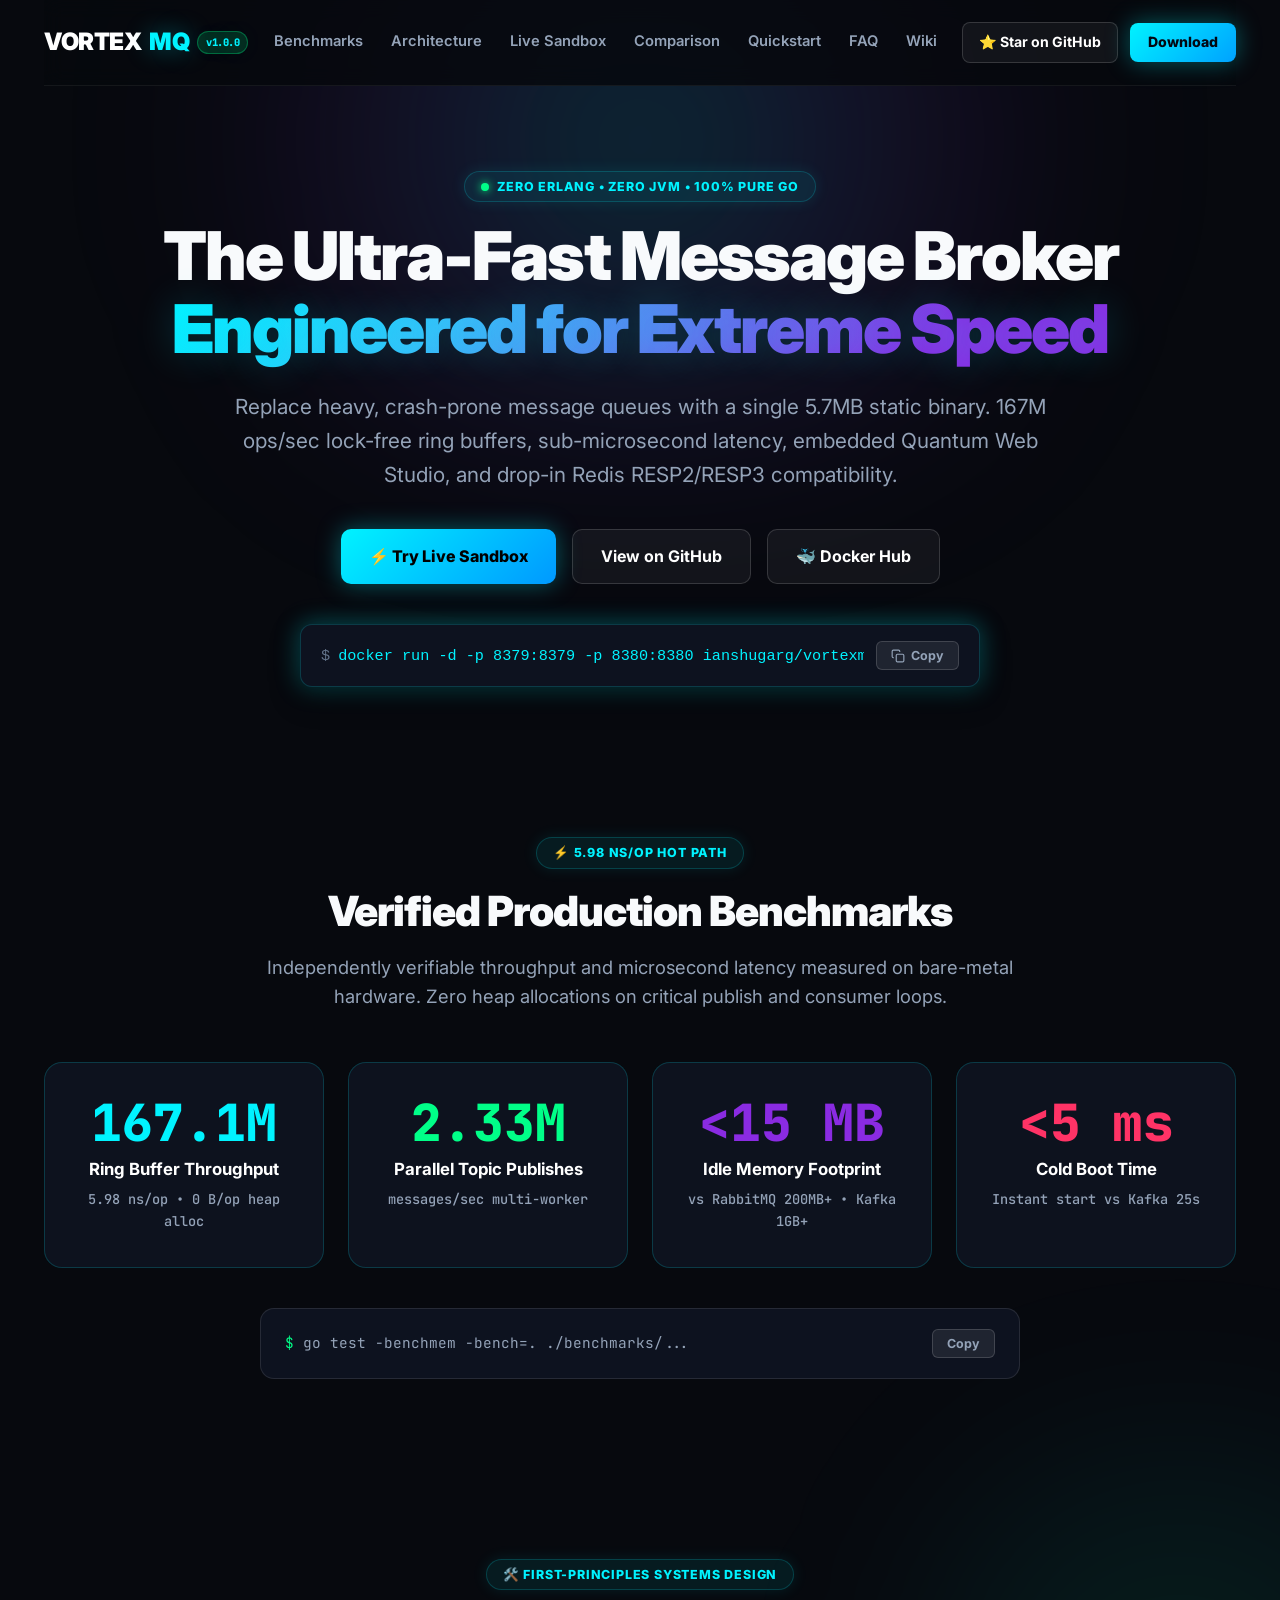
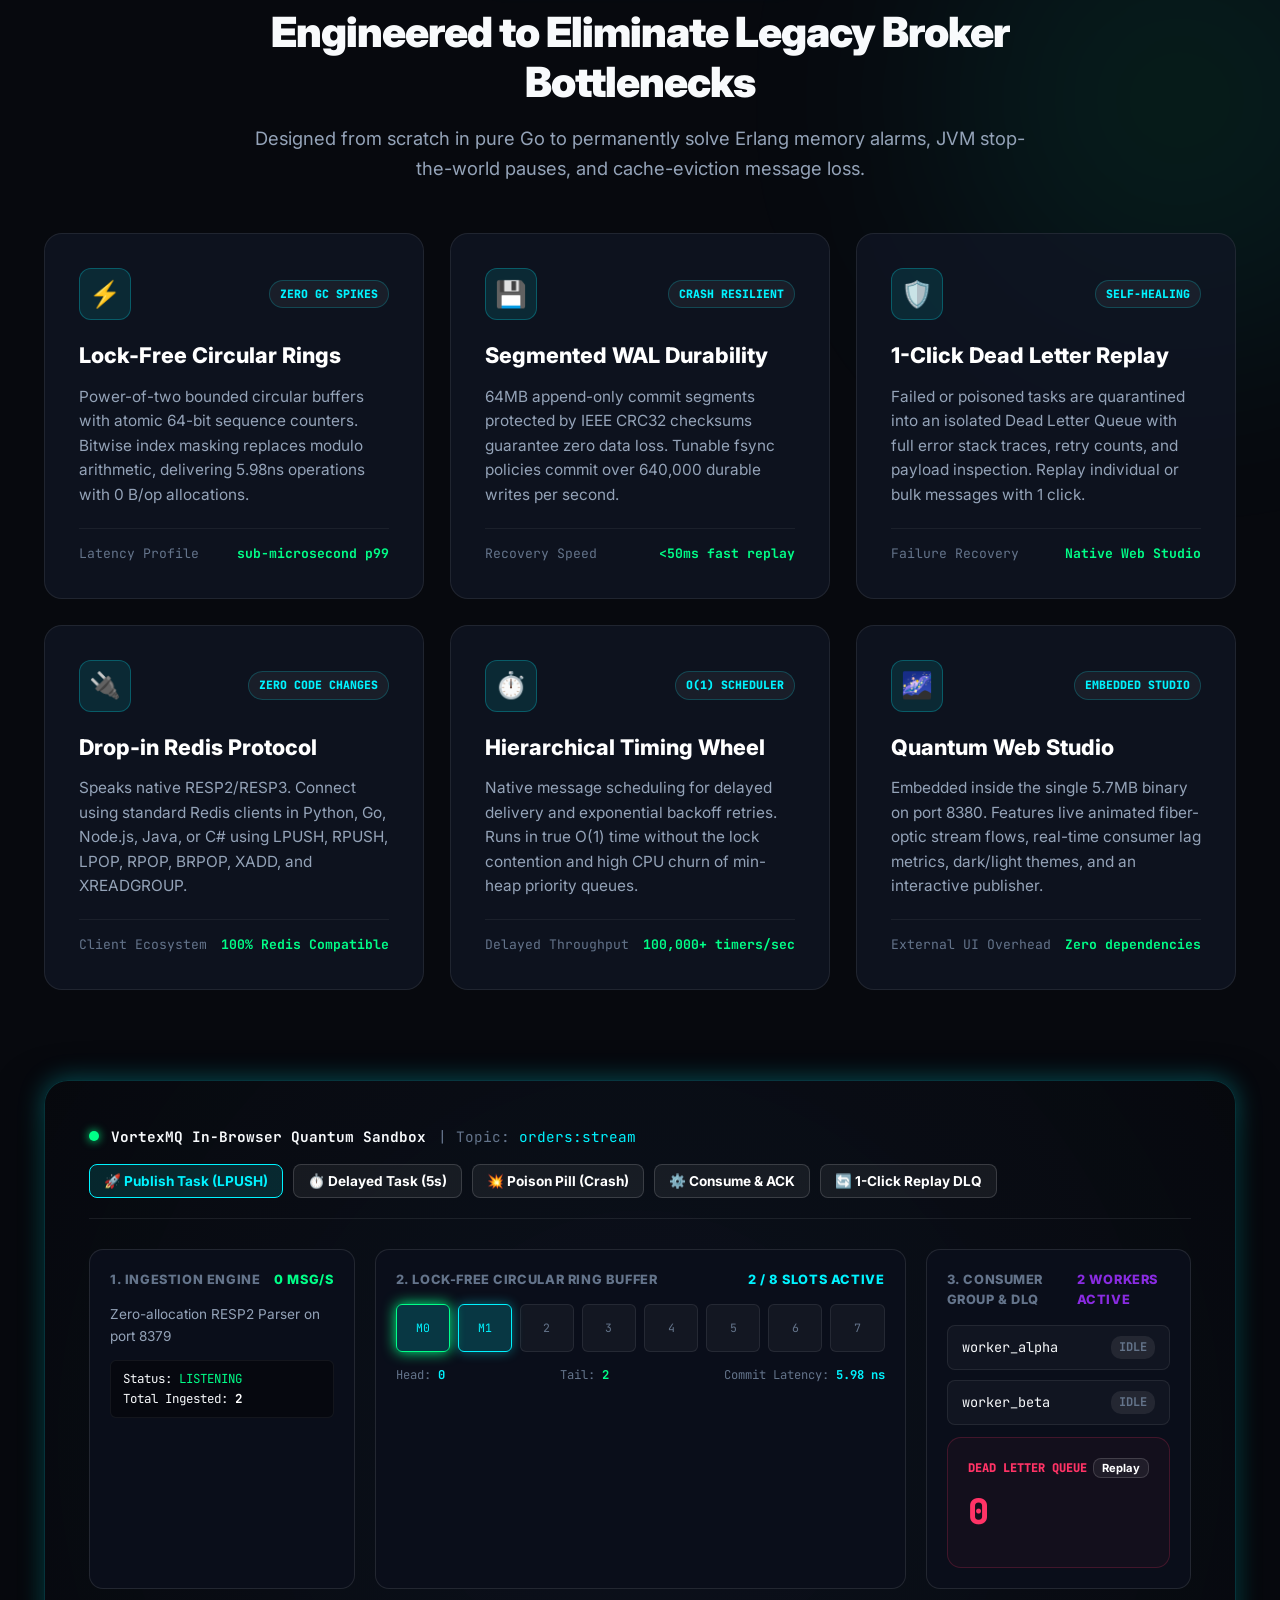
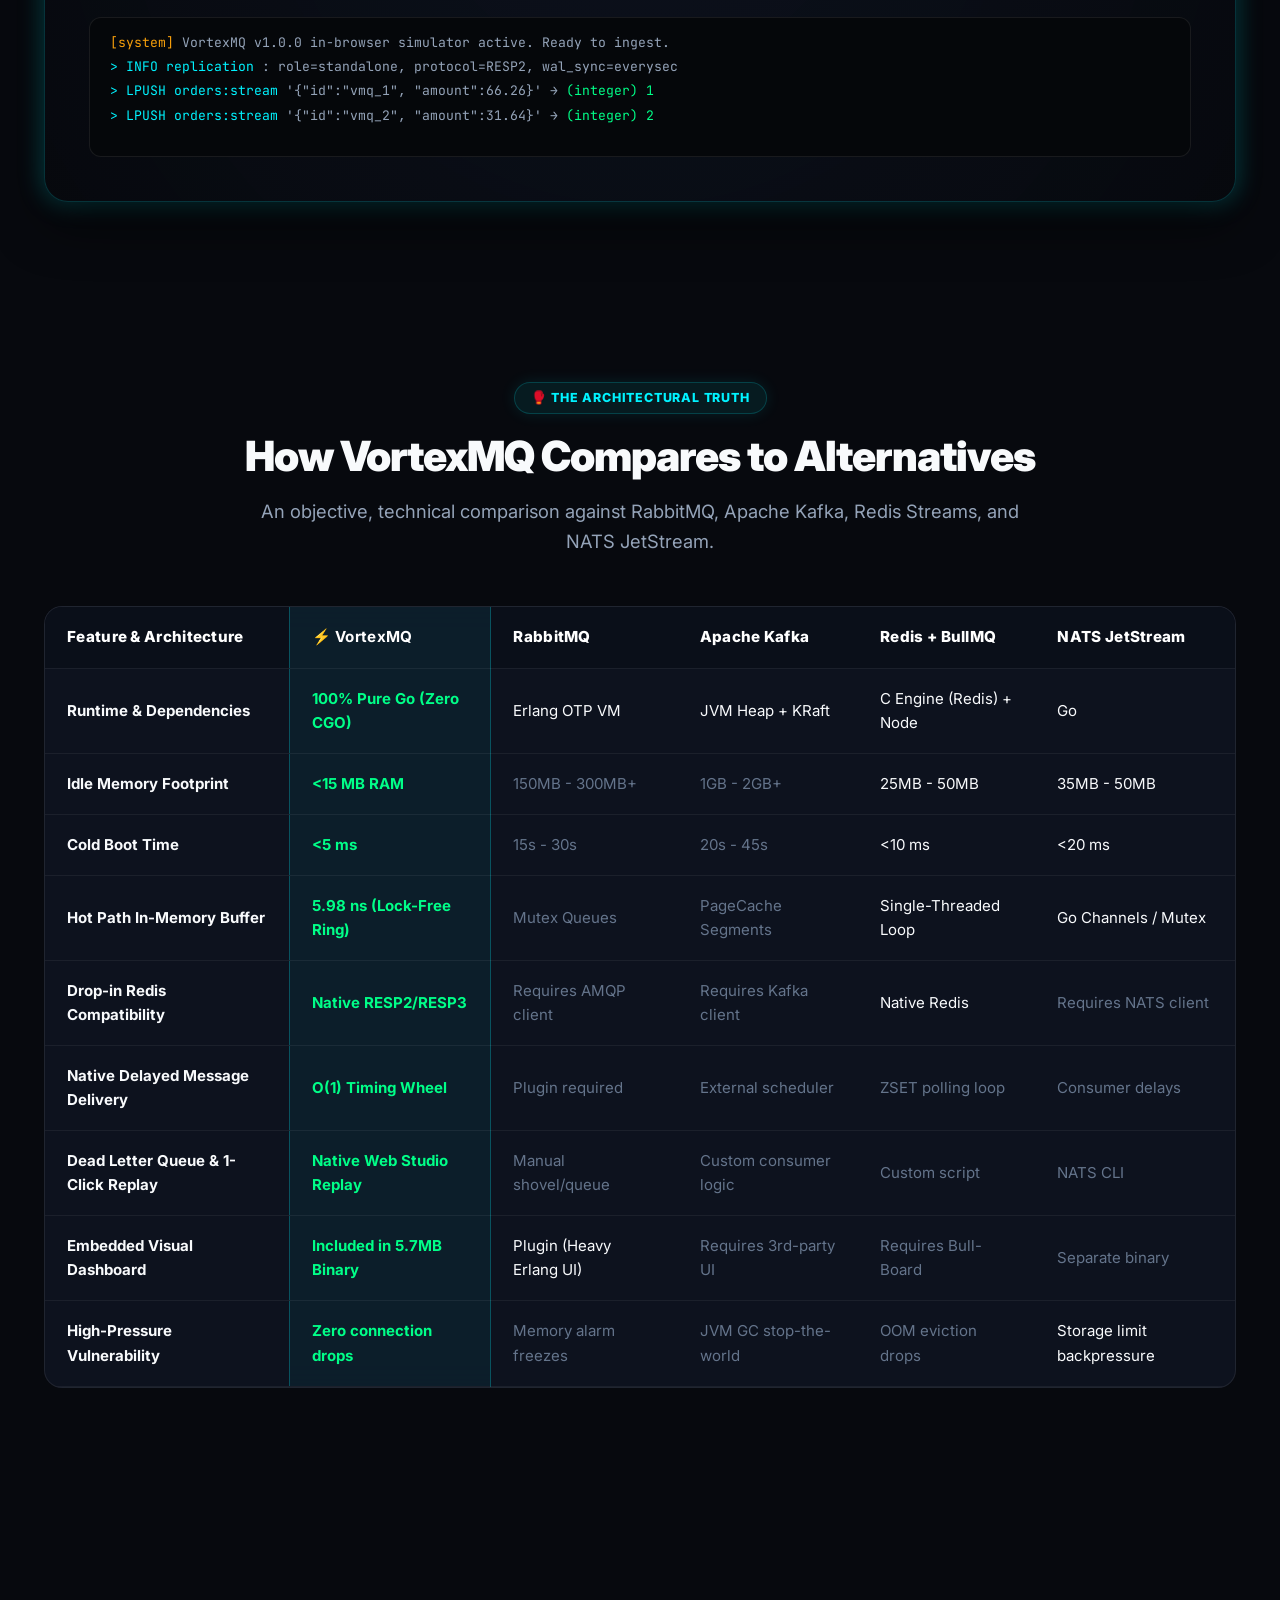
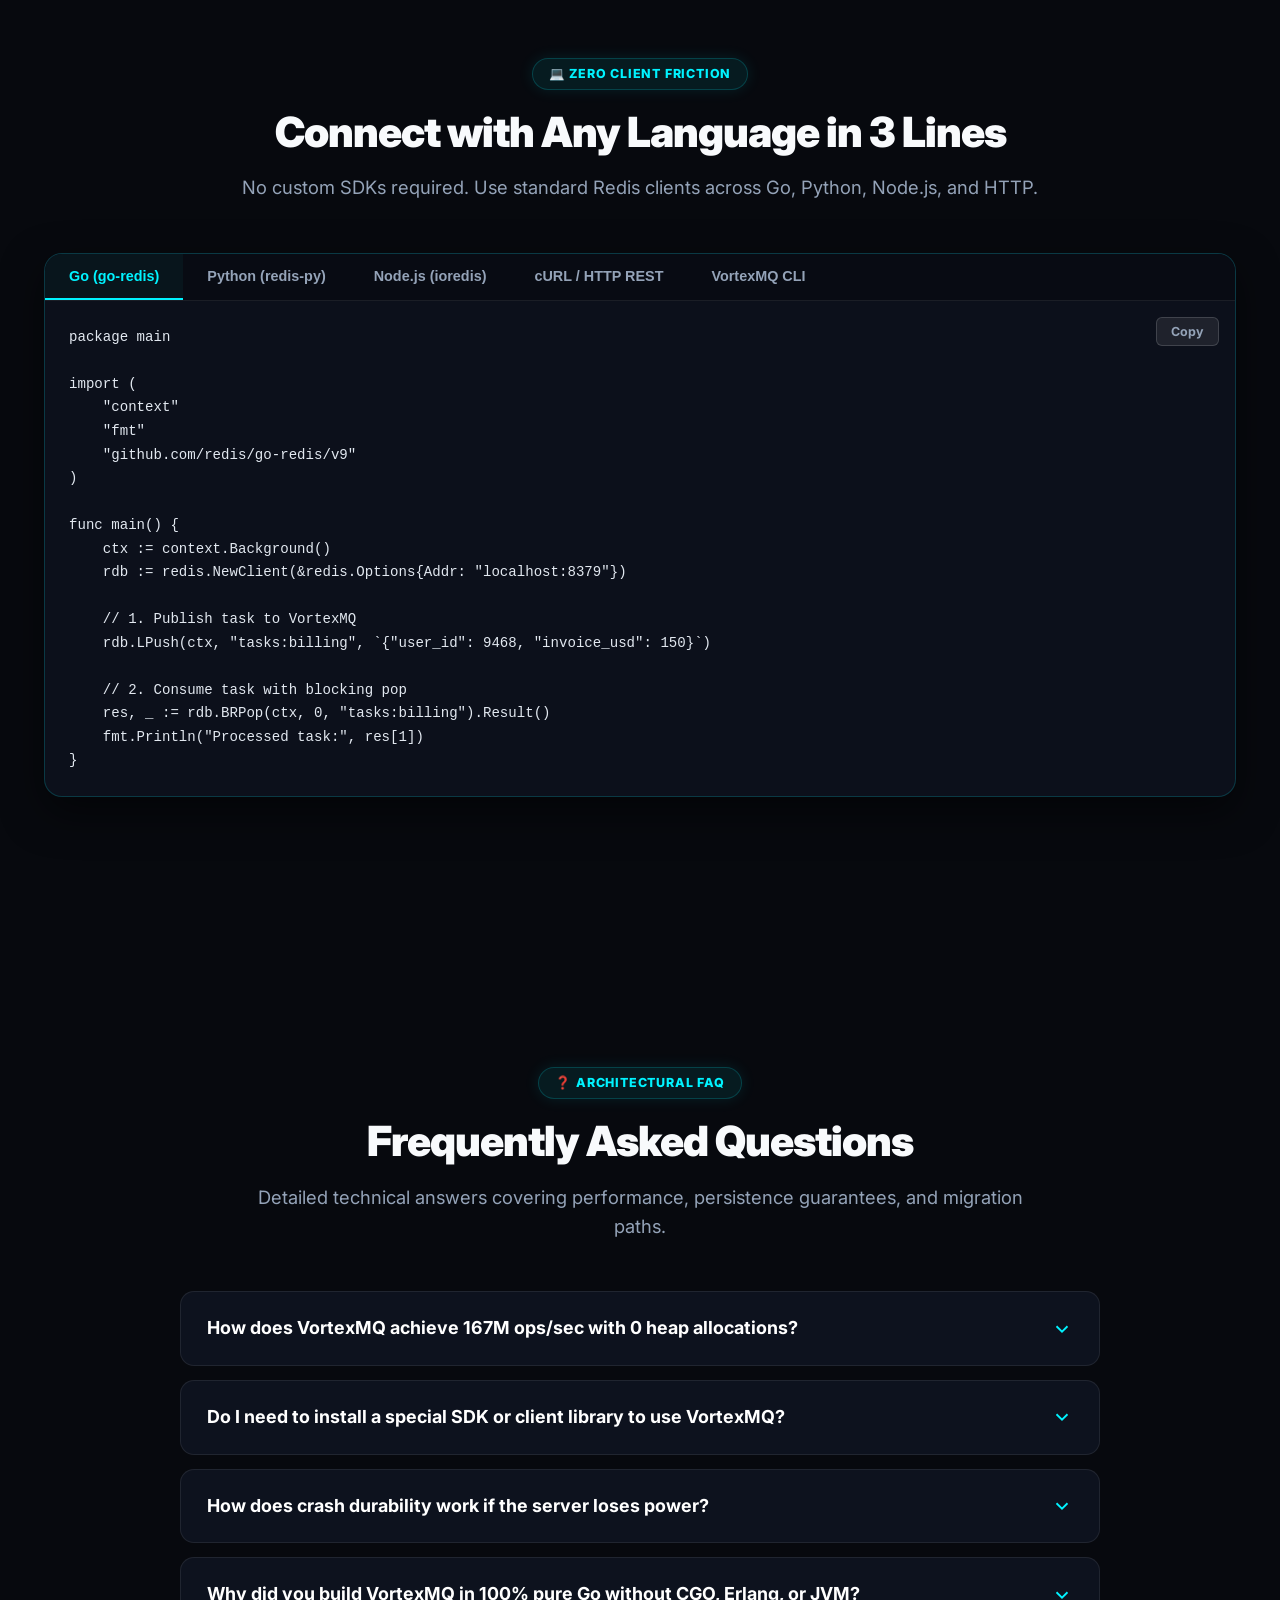
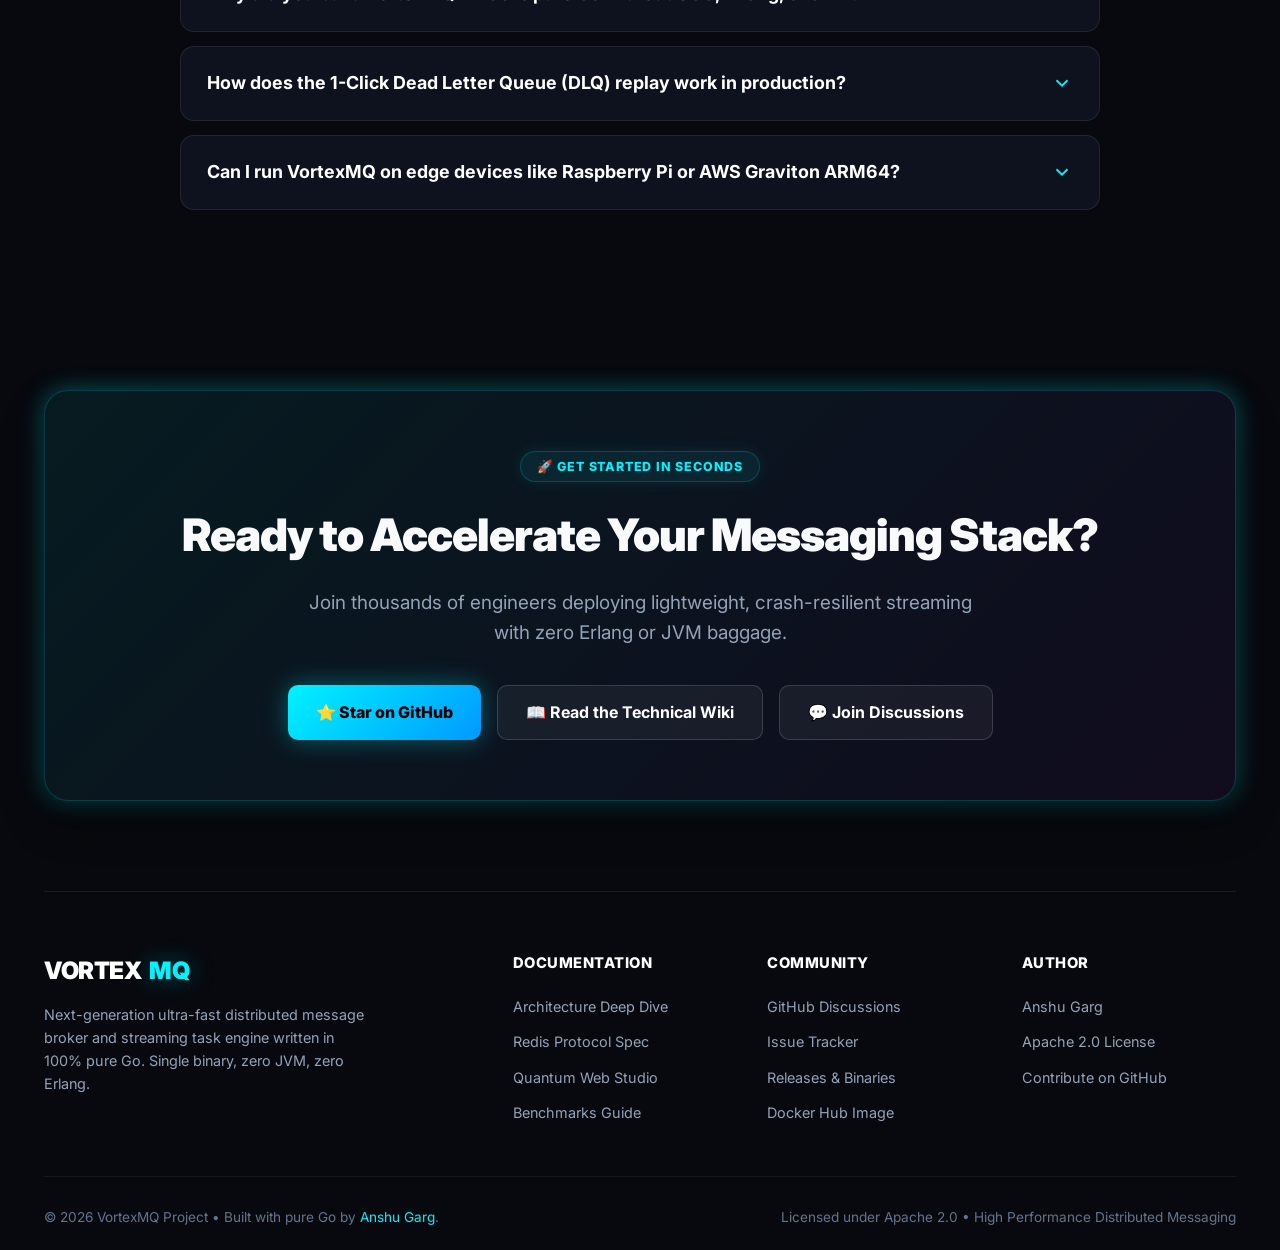
==== web/landing/index.html @ d03ebd9c "feat(website): enhance landing page with clear section headers, interactive in-browser sandbox, alte" ====
<!DOCTYPE html>
<html lang="en">
<head>
    <meta charset="UTF-8">
    <meta name="viewport" content="width=device-width, initial-scale=1.0">
    <title>VortexMQ — Ultra-Fast Zero-Erlang, Zero-JVM Message Broker in Pure Go</title>
    <meta name="description" content="VortexMQ is a next-generation distributed message broker and streaming task engine in 100% pure Go. 167M ops/sec lock-free ring buffers, zero GC pauses, <15MB RAM, embedded Quantum Web Studio, and drop-in Redis RESP compatibility.">
    <meta name="keywords" content="VortexMQ, message broker, Go message queue, RabbitMQ alternative, Kafka alternative, pure Go, high throughput, zero GC, distributed task queue, Redis streams, lock-free ring buffer">
    <meta name="author" content="Anshu Garg">
    <meta name="robots" content="index, follow">
    <meta name="theme-color" content="#07090e">
    <link rel="canonical" href="https://garganshu9468.github.io/vortexmq/">

    <!-- Open Graph / Facebook -->
    <meta property="og:type" content="website">
    <meta property="og:url" content="https://garganshu9468.github.io/vortexmq/">
    <meta property="og:title" content="VortexMQ — Next-Gen High-Throughput Message Broker in Pure Go">
    <meta property="og:description" content="Replace RabbitMQ and Kafka with an ultra-fast 5.7MB binary. 167M ops/sec, zero Erlang/JVM bloat, embedded Quantum Web Studio, and drop-in Redis compatibility.">
    <meta property="og:image" content="https://raw.githubusercontent.com/GargAnshu9468/vortexmq/main/assets/vortexmq-banner.png">
    <meta property="og:image:alt" content="VortexMQ Banner">

    <!-- Twitter Cards -->
    <meta name="twitter:card" content="summary_large_image">
    <meta name="twitter:url" content="https://garganshu9468.github.io/vortexmq/">
    <meta name="twitter:title" content="VortexMQ — Ultra-Fast Message Broker in Pure Go">
    <meta name="twitter:description" content="167M ops/sec ring buffers, zero GC spikes, <15MB RAM, embedded Web Studio, zero Erlang/JVM.">
    <meta name="twitter:image" content="https://raw.githubusercontent.com/GargAnshu9468/vortexmq/main/assets/vortexmq-banner.png">

    <!-- JSON-LD Structured Data: SoftwareApplication -->
    <script type="application/ld+json">
    {
      "@context": "https://schema.org",
      "@type": "SoftwareApplication",
      "name": "VortexMQ",
      "operatingSystem": "Linux, macOS, Windows, Docker (amd64, arm64)",
      "applicationCategory": "DeveloperApplication",
      "description": "Ultra-fast distributed message broker and streaming task engine in 100% pure Go with zero CGO, zero Erlang, and zero JVM dependencies.",
      "softwareVersion": "1.0.0",
      "offers": {
        "@type": "Offer",
        "price": "0",
        "priceCurrency": "USD"
      },
      "author": {
        "@type": "Person",
        "name": "Anshu Garg",
        "url": "https://github.com/GargAnshu9468"
      },
      "codeRepository": "https://github.com/GargAnshu9468/vortexmq",
      "programmingLanguage": "Go",
      "fileSize": "5.7MB",
      "memoryRequirements": "<15MB RAM"
    }
    </script>

    <!-- JSON-LD Structured Data: FAQPage for Google Rich Results -->
    <script type="application/ld+json">
    {
      "@context": "https://schema.org",
      "@type": "FAQPage",
      "mainEntity": [
        {
          "@type": "Question",
          "name": "How does VortexMQ achieve 167M ops/sec with 0 heap allocations?",
          "acceptedAnswer": {
            "@type": "Answer",
            "text": "VortexMQ uses power-of-two circular ring buffers with atomic 64-bit sequence counters. Ring slot wrapping is computed via bitwise masking (head & mask) instead of expensive modulo operations. Reusable message pointers eliminate dynamic allocations on hot publish and pop paths, completely avoiding Go runtime garbage collector overhead."
          }
        },
        {
          "@type": "Question",
          "name": "Can I connect to VortexMQ using standard Redis client libraries?",
          "acceptedAnswer": {
            "@type": "Answer",
            "text": "Yes. VortexMQ natively speaks the Redis Serialization Protocol (RESP2). You can use any existing Redis SDK (go-redis, redis-py, ioredis, Jedis, StackExchange.Redis) with standard list and stream commands like LPUSH, RPUSH, LPOP, RPOP, BRPOP, XADD, XREADGROUP, and XACK without rewriting your application code."
          }
        },
        {
          "@type": "Question",
          "name": "How does crash durability work with the Segmented WAL?",
          "acceptedAnswer": {
            "@type": "Answer",
            "text": "Every message publish is appended to a 64MB pre-allocated write-ahead log with an IEEE CRC32 checksum. Configurable fsync policies (always, everysec, none) allow you to balance strict durability with maximum throughput. Upon server restart or unexpected crash recovery, the WAL is replayed sequentially into memory in milliseconds."
          }
        },
        {
          "@type": "Question",
          "name": "How does VortexMQ prevent memory exhaustion compared to RabbitMQ alarms?",
          "acceptedAnswer": {
            "@type": "Answer",
            "text": "RabbitMQ triggers blocking global memory alarms when Erlang heap usage exceeds high watermarks, abruptly freezing all client connections. VortexMQ uses bounded circular memory rings and segmented disk writes, allowing controlled backpressure or disk overflow without ever dropping connections or crashing."
          }
        },
        {
          "@type": "Question",
          "name": "Can I run VortexMQ on edge devices like Raspberry Pi or AWS Graviton?",
          "acceptedAnswer": {
            "@type": "Answer",
            "text": "Yes. VortexMQ is compiled as a static multi-architecture binary and scratch Docker container for both linux/amd64 and linux/arm64. With less than 15MB idle RAM and zero background runtime bloat, it runs smoothly on single-board computers, edge IoT nodes, and cloud ARM servers."
          }
        }
      ]
    }
    </script>

    <!-- Google Fonts -->
    <link rel="preconnect" href="https://fonts.googleapis.com">
    <link rel="preconnect" href="https://fonts.gstatic.com" crossorigin>
    <link href="https://fonts.googleapis.com/css2?family=Inter:wght@300;400;500;600;700;800;900&family=JetBrains+Mono:wght@400;500;600;700&display=swap" rel="stylesheet">

    <style>
        :root {
            --bg-color: #07090e;
            --bg-card: rgba(16, 22, 36, 0.75);
            --bg-card-hover: rgba(22, 31, 50, 0.9);
            --border-color: rgba(0, 243, 255, 0.18);
            --border-glow: rgba(0, 243, 255, 0.4);
            --text-main: #f8fafc;
            --text-sub: #94a3b8;
            --text-muted: #64748b;
            --accent-cyan: #00f3ff;
            --accent-purple: #8a2be2;
            --accent-green: #00ff88;
            --accent-red: #ff3366;
            --accent-amber: #f59e0b;
            --glow-cyan: 0 0 25px rgba(0, 243, 255, 0.35);
            --glow-purple: 0 0 30px rgba(138, 43, 226, 0.35);
            --glow-green: 0 0 25px rgba(0, 255, 136, 0.35);
            --font-sans: 'Inter', -apple-system, BlinkMacSystemFont, sans-serif;
            --font-mono: 'JetBrains Mono', monospace;
        }

        * { margin: 0; padding: 0; box-sizing: border-box; }
        html { scroll-behavior: smooth; }
        body {
            background-color: var(--bg-color);
            color: var(--text-main);
            font-family: var(--font-sans);
            line-height: 1.6;
            overflow-x: hidden;
            -webkit-font-smoothing: antialiased;
        }

        /* Ambient Glow Backgrounds */
        .ambient-glow {
            position: absolute;
            top: -160px;
            left: 50%;
            transform: translateX(-50%);
            width: 1000px;
            height: 600px;
            background: radial-gradient(circle, rgba(0, 243, 255, 0.18) 0%, rgba(138, 43, 226, 0.12) 45%, transparent 75%);
            filter: blur(100px);
            pointer-events: none;
            z-index: 0;
        }

        .ambient-glow-secondary {
            position: absolute;
            top: 1400px;
            right: -200px;
            width: 600px;
            height: 600px;
            background: radial-gradient(circle, rgba(0, 255, 136, 0.1) 0%, rgba(0, 243, 255, 0.05) 50%, transparent 80%);
            filter: blur(90px);
            pointer-events: none;
            z-index: 0;
        }

        .container {
            max-width: 1240px;
            margin: 0 auto;
            padding: 0 24px;
            position: relative;
            z-index: 1;
        }

        /* Navigation */
        header {
            padding: 22px 0;
            display: flex;
            justify-content: space-between;
            align-items: center;
            border-bottom: 1px solid rgba(255, 255, 255, 0.06);
            backdrop-filter: blur(10px);
            position: sticky;
            top: 0;
            z-index: 100;
            background: rgba(7, 9, 14, 0.85);
        }

        .logo {
            font-size: 1.5rem;
            font-weight: 900;
            letter-spacing: -0.5px;
            display: flex;
            align-items: center;
            gap: 8px;
            text-decoration: none;
            color: #fff;
        }
        .logo span { color: var(--accent-cyan); text-shadow: var(--glow-cyan); }
        .logo-badge {
            font-size: 0.65rem;
            font-weight: 800;
            background: rgba(0, 255, 136, 0.15);
            color: var(--accent-green);
            border: 1px solid rgba(0, 255, 136, 0.3);
            padding: 2px 8px;
            border-radius: 12px;
            font-family: var(--font-mono);
        }

        .nav-links { display: flex; gap: 28px; align-items: center; }
        .nav-links a {
            color: var(--text-sub);
            text-decoration: none;
            font-size: 0.92rem;
            font-weight: 600;
            transition: color 0.2s, text-shadow 0.2s;
        }
        .nav-links a:hover { color: var(--accent-cyan); text-shadow: 0 0 10px rgba(0, 243, 255, 0.5); }

        .nav-actions { display: flex; gap: 12px; align-items: center; }

        .btn-star {
            background: rgba(255, 255, 255, 0.05);
            border: 1px solid rgba(255, 255, 255, 0.15);
            color: #fff;
            padding: 8px 16px;
            border-radius: 8px;
            font-size: 0.88rem;
            font-weight: 700;
            text-decoration: none;
            display: inline-flex;
            align-items: center;
            gap: 6px;
            transition: all 0.2s;
        }
        .btn-star:hover {
            background: rgba(255, 255, 255, 0.1);
            border-color: var(--accent-cyan);
            box-shadow: 0 0 15px rgba(0, 243, 255, 0.2);
        }

        .btn-primary {
            background: linear-gradient(135deg, var(--accent-cyan), #00a2ff);
            color: #030712;
            padding: 8px 18px;
            border-radius: 8px;
            font-weight: 800;
            font-size: 0.88rem;
            text-decoration: none;
            box-shadow: var(--glow-cyan);
            transition: transform 0.2s, filter 0.2s, box-shadow 0.2s;
            display: inline-flex;
            align-items: center;
            gap: 6px;
        }
        .btn-primary:hover {
            transform: translateY(-2px);
            filter: brightness(1.1);
            box-shadow: 0 0 30px rgba(0, 243, 255, 0.5);
        }

        /* Section Headings */
        .section-header {
            text-align: center;
            max-width: 800px;
            margin: 0 auto 50px;
        }

        .pill-badge {
            display: inline-flex;
            align-items: center;
            gap: 8px;
            background: rgba(0, 243, 255, 0.08);
            border: 1px solid var(--border-color);
            padding: 5px 16px;
            border-radius: 30px;
            font-size: 0.78rem;
            font-weight: 800;
            color: var(--accent-cyan);
            margin-bottom: 18px;
            letter-spacing: 0.8px;
            text-transform: uppercase;
            box-shadow: 0 0 15px rgba(0, 243, 255, 0.1);
        }

        .pill-badge .dot {
            width: 8px;
            height: 8px;
            border-radius: 50%;
            background-color: var(--accent-green);
            box-shadow: 0 0 8px var(--accent-green);
            animation: pulse 2s infinite;
        }

        @keyframes pulse {
            0%, 100% { transform: scale(1); opacity: 1; }
            50% { transform: scale(1.3); opacity: 0.6; }
        }

        .section-header h2 {
            font-size: 2.6rem;
            font-weight: 900;
            line-height: 1.2;
            letter-spacing: -1px;
            margin-bottom: 16px;
        }

        .section-header p {
            font-size: 1.15rem;
            color: var(--text-sub);
            line-height: 1.6;
        }

        /* Hero */
        .hero {
            padding: 85px 0 60px;
            text-align: center;
        }

        h1 {
            font-size: 4.2rem;
            font-weight: 900;
            line-height: 1.08;
            letter-spacing: -2px;
            margin-bottom: 24px;
        }

        h1 .gradient-text {
            background: linear-gradient(135deg, var(--accent-cyan) 0%, #38bdf8 30%, var(--accent-purple) 80%);
            -webkit-background-clip: text;
            -webkit-text-fill-color: transparent;
            text-shadow: 0 0 40px rgba(0, 243, 255, 0.2);
        }

        .hero p {
            font-size: 1.3rem;
            color: var(--text-sub);
            max-width: 820px;
            margin: 0 auto 36px;
            line-height: 1.65;
        }

        .hero-actions {
            display: flex;
            justify-content: center;
            gap: 16px;
            margin-bottom: 40px;
            flex-wrap: wrap;
        }

        .btn-hero-primary {
            background: linear-gradient(135deg, var(--accent-cyan), #0099ff);
            color: #000;
            padding: 14px 28px;
            border-radius: 10px;
            font-size: 1rem;
            font-weight: 800;
            text-decoration: none;
            box-shadow: var(--glow-cyan);
            transition: all 0.2s;
            display: inline-flex;
            align-items: center;
            gap: 8px;
        }
        .btn-hero-primary:hover {
            transform: translateY(-2px);
            box-shadow: 0 0 35px rgba(0, 243, 255, 0.5);
        }

        .btn-hero-secondary {
            background: rgba(255, 255, 255, 0.05);
            border: 1px solid rgba(255, 255, 255, 0.15);
            color: #fff;
            padding: 14px 28px;
            border-radius: 10px;
            font-size: 1rem;
            font-weight: 700;
            text-decoration: none;
            transition: all 0.2s;
            display: inline-flex;
            align-items: center;
            gap: 8px;
        }
        .btn-hero-secondary:hover {
            background: rgba(255, 255, 255, 0.1);
            border-color: var(--accent-cyan);
        }

        /* Command Box */
        .cmd-wrapper {
            max-width: 680px;
            margin: 0 auto;
        }

        .cmd-box {
            background: #0d121f;
            border: 1px solid var(--border-color);
            border-radius: 12px;
            padding: 16px 20px;
            display: flex;
            align-items: center;
            justify-content: space-between;
            font-family: var(--font-mono);
            font-size: 0.95rem;
            box-shadow: 0 10px 30px rgba(0, 0, 0, 0.4), var(--glow-cyan);
            position: relative;
        }

        .cmd-box code {
            color: var(--accent-cyan);
            overflow-x: auto;
            white-space: nowrap;
            display: flex;
            align-items: center;
            gap: 8px;
        }
        .cmd-box code .prompt { color: var(--text-muted); user-select: none; }

        .btn-copy {
            background: rgba(255, 255, 255, 0.08);
            border: 1px solid rgba(255, 255, 255, 0.15);
            color: var(--text-sub);
            padding: 6px 14px;
            border-radius: 6px;
            font-size: 0.78rem;
            font-weight: 700;
            cursor: pointer;
            transition: all 0.2s;
            font-family: var(--font-sans);
            display: flex;
            align-items: center;
            gap: 6px;
            margin-left: 12px;
        }
        .btn-copy:hover {
            background: var(--accent-cyan);
            color: #000;
            border-color: var(--accent-cyan);
        }

        /* Benchmarks Section */
        .section-padding { padding: 90px 0; }

        .stats-grid {
            display: grid;
            grid-template-columns: repeat(auto-fit, minmax(260px, 1fr));
            gap: 24px;
            margin-bottom: 40px;
        }

        .stat-card {
            background: var(--bg-card);
            border: 1px solid var(--border-color);
            border-radius: 18px;
            padding: 34px 26px;
            text-align: center;
            backdrop-filter: blur(14px);
            transition: all 0.3s ease;
            position: relative;
            overflow: hidden;
        }
        .stat-card::before {
            content: '';
            position: absolute;
            top: 0;
            left: 0;
            right: 0;
            height: 3px;
            background: linear-gradient(90deg, transparent, var(--accent-cyan), transparent);
            opacity: 0;
            transition: opacity 0.3s;
        }
        .stat-card:hover {
            transform: translateY(-5px);
            border-color: var(--border-glow);
            box-shadow: 0 15px 35px rgba(0, 0, 0, 0.5), 0 0 25px rgba(0, 243, 255, 0.15);
        }
        .stat-card:hover::before { opacity: 1; }

        .stat-num {
            font-family: var(--font-mono);
            font-size: 3.2rem;
            font-weight: 900;
            margin-bottom: 8px;
            line-height: 1;
        }

        .stat-title {
            font-size: 1.05rem;
            font-weight: 700;
            color: #fff;
            margin-bottom: 6px;
        }

        .stat-sub {
            color: var(--text-sub);
            font-size: 0.85rem;
            font-weight: 500;
            font-family: var(--font-mono);
        }

        .bench-terminal {
            background: #0d121f;
            border: 1px solid rgba(255, 255, 255, 0.1);
            border-radius: 14px;
            padding: 20px 24px;
            display: flex;
            justify-content: space-between;
            align-items: center;
            font-family: var(--font-mono);
            font-size: 0.9rem;
            color: var(--text-sub);
            max-width: 760px;
            margin: 0 auto;
        }
        .bench-terminal span { color: var(--accent-green); }

        /* Architecture Features Grid */
        .features-grid {
            display: grid;
            grid-template-columns: repeat(auto-fit, minmax(340px, 1fr));
            gap: 26px;
        }

        .feature-card {
            background: var(--bg-card);
            border: 1px solid rgba(255, 255, 255, 0.08);
            border-radius: 18px;
            padding: 34px;
            transition: all 0.3s ease;
            position: relative;
            display: flex;
            flex-direction: column;
            justify-content: space-between;
        }

        .feature-card:hover {
            border-color: var(--accent-cyan);
            transform: translateY(-5px);
            background: var(--bg-card-hover);
            box-shadow: 0 15px 35px rgba(0, 0, 0, 0.4), 0 0 20px rgba(0, 243, 255, 0.12);
        }

        .feature-header {
            display: flex;
            align-items: center;
            justify-content: space-between;
            margin-bottom: 18px;
        }

        .feature-icon {
            width: 52px;
            height: 52px;
            border-radius: 12px;
            background: rgba(0, 243, 255, 0.1);
            border: 1px solid rgba(0, 243, 255, 0.25);
            display: flex;
            align-items: center;
            justify-content: center;
            font-size: 1.6rem;
        }

        .feature-tag {
            font-size: 0.72rem;
            font-weight: 800;
            font-family: var(--font-mono);
            padding: 4px 10px;
            border-radius: 20px;
            background: rgba(255, 255, 255, 0.05);
            color: var(--accent-cyan);
            border: 1px solid rgba(0, 243, 255, 0.2);
        }

        .feature-card h3 {
            font-size: 1.35rem;
            font-weight: 800;
            margin-bottom: 12px;
            color: #fff;
        }

        .feature-card p {
            font-size: 0.96rem;
            color: var(--text-sub);
            line-height: 1.6;
            margin-bottom: 20px;
        }

        .feature-metric {
            border-top: 1px solid rgba(255, 255, 255, 0.06);
            padding-top: 14px;
            display: flex;
            justify-content: space-between;
            font-size: 0.82rem;
            font-family: var(--font-mono);
            color: var(--text-muted);
        }
        .feature-metric strong { color: var(--accent-green); }

        /* LIVE REACTIVE SANDBOX */
        .sandbox-section {
            background: radial-gradient(circle at center, rgba(16, 24, 40, 0.6) 0%, rgba(7, 9, 14, 0.95) 100%);
            border: 1px solid var(--border-color);
            border-radius: 24px;
            padding: 44px;
            box-shadow: 0 20px 50px rgba(0, 0, 0, 0.6), var(--glow-cyan);
            margin-bottom: 90px;
        }

        .sandbox-topbar {
            display: flex;
            justify-content: space-between;
            align-items: center;
            margin-bottom: 30px;
            border-bottom: 1px solid rgba(255, 255, 255, 0.08);
            padding-bottom: 20px;
            flex-wrap: wrap;
            gap: 16px;
        }

        .sandbox-status {
            display: flex;
            align-items: center;
            gap: 12px;
            font-family: var(--font-mono);
            font-size: 0.9rem;
        }
        .pulse-live {
            width: 10px;
            height: 10px;
            border-radius: 50%;
            background: var(--accent-green);
            box-shadow: 0 0 10px var(--accent-green);
            animation: pulse 1.5s infinite;
        }

        .sandbox-controls {
            display: flex;
            gap: 10px;
            flex-wrap: wrap;
        }

        .sb-btn {
            background: rgba(255, 255, 255, 0.06);
            border: 1px solid rgba(255, 255, 255, 0.15);
            color: #fff;
            padding: 8px 14px;
            border-radius: 8px;
            font-size: 0.85rem;
            font-weight: 700;
            cursor: pointer;
            transition: all 0.2s;
            font-family: var(--font-sans);
            display: flex;
            align-items: center;
            gap: 6px;
        }
        .sb-btn:hover {
            background: rgba(0, 243, 255, 0.15);
            border-color: var(--accent-cyan);
            color: var(--accent-cyan);
            transform: translateY(-2px);
        }
        .sb-btn-danger:hover {
            background: rgba(255, 51, 102, 0.15);
            border-color: var(--accent-red);
            color: var(--accent-red);
        }
        .sb-btn-accent {
            background: rgba(0, 243, 255, 0.12);
            border-color: var(--accent-cyan);
            color: var(--accent-cyan);
        }

        /* Pipeline Visual Grid */
        .pipeline-visual {
            display: grid;
            grid-template-columns: 1fr 2fr 1fr;
            gap: 20px;
            margin-bottom: 28px;
        }

        @media (max-width: 900px) {
            .pipeline-visual { grid-template-columns: 1fr; }
        }

        .pipeline-box {
            background: #0a0e1a;
            border: 1px solid rgba(255, 255, 255, 0.1);
            border-radius: 14px;
            padding: 20px;
            position: relative;
        }
        .pipeline-box-title {
            font-size: 0.8rem;
            font-weight: 800;
            color: var(--text-muted);
            text-transform: uppercase;
            letter-spacing: 0.6px;
            margin-bottom: 14px;
            display: flex;
            justify-content: space-between;
            align-items: center;
        }

        .ring-slots {
            display: grid;
            grid-template-columns: repeat(8, 1fr);
            gap: 8px;
            margin-top: 10px;
        }
        .ring-slot {
            height: 48px;
            border-radius: 6px;
            background: rgba(255, 255, 255, 0.04);
            border: 1px solid rgba(255, 255, 255, 0.08);
            display: flex;
            align-items: center;
            justify-content: center;
            font-family: var(--font-mono);
            font-size: 0.72rem;
            color: var(--text-muted);
            transition: all 0.3s;
        }
        .ring-slot.filled {
            background: rgba(0, 243, 255, 0.18);
            border-color: var(--accent-cyan);
            color: var(--accent-cyan);
            box-shadow: 0 0 12px rgba(0, 243, 255, 0.4);
        }
        .ring-slot.delayed {
            background: rgba(245, 158, 11, 0.18);
            border-color: var(--accent-amber);
            color: var(--accent-amber);
            box-shadow: 0 0 12px rgba(245, 158, 11, 0.4);
        }
        .ring-slot.active-head {
            border-color: var(--accent-green);
            box-shadow: 0 0 14px var(--accent-green);
        }

        .workers-grid {
            display: flex;
            flex-direction: column;
            gap: 10px;
        }
        .worker-item {
            background: rgba(255, 255, 255, 0.03);
            border: 1px solid rgba(255, 255, 255, 0.08);
            border-radius: 8px;
            padding: 10px 14px;
            display: flex;
            justify-content: space-between;
            align-items: center;
            font-size: 0.85rem;
            font-family: var(--font-mono);
        }
        .worker-status {
            font-size: 0.75rem;
            font-weight: 700;
            padding: 2px 8px;
            border-radius: 10px;
        }
        .status-idle { background: rgba(255, 255, 255, 0.08); color: var(--text-muted); }
        .status-busy { background: rgba(0, 243, 255, 0.15); color: var(--accent-cyan); border: 1px solid rgba(0, 243, 255, 0.3); }

        .dlq-box {
            background: rgba(255, 51, 102, 0.04);
            border: 1px solid rgba(255, 51, 102, 0.2);
            border-radius: 14px;
            padding: 20px;
        }
        .dlq-count {
            font-family: var(--font-mono);
            font-size: 2.2rem;
            font-weight: 900;
            color: var(--accent-red);
            margin: 6px 0;
        }

        /* Sandbox Terminal Log */
        .sandbox-log {
            background: #05070a;
            border: 1px solid rgba(255, 255, 255, 0.08);
            border-radius: 12px;
            padding: 16px 20px;
            font-family: var(--font-mono);
            font-size: 0.82rem;
            height: 140px;
            overflow-y: auto;
            color: var(--text-sub);
            display: flex;
            flex-direction: column;
            gap: 6px;
        }
        .log-entry { line-height: 1.4; }
        .log-entry .cmd { color: var(--accent-cyan); }
        .log-entry .res { color: var(--accent-green); }
        .log-entry .err { color: var(--accent-red); }
        .log-entry .info { color: var(--accent-amber); }

        /* COMPARISON MATRIX TABLE */
        .table-responsive {
            overflow-x: auto;
            border-radius: 18px;
            border: 1px solid rgba(255, 255, 255, 0.08);
            background: var(--bg-card);
            backdrop-filter: blur(14px);
            margin-bottom: 90px;
        }

        .comparison-table {
            width: 100%;
            border-collapse: collapse;
            font-size: 0.94rem;
            text-align: left;
        }

        .comparison-table th, .comparison-table td {
            padding: 18px 22px;
            border-bottom: 1px solid rgba(255, 255, 255, 0.06);
        }

        .comparison-table th {
            background: rgba(10, 15, 25, 0.9);
            font-weight: 800;
            font-size: 0.95rem;
            color: #fff;
            letter-spacing: 0.3px;
        }

        .comparison-table th.highlight-col, .comparison-table td.highlight-col {
            background: rgba(0, 243, 255, 0.05);
            border-left: 1px solid rgba(0, 243, 255, 0.25);
            border-right: 1px solid rgba(0, 243, 255, 0.25);
            font-weight: 700;
        }

        .comparison-table tr:hover td {
            background: rgba(255, 255, 255, 0.02);
        }

        .comparison-table tr:hover td.highlight-col {
            background: rgba(0, 243, 255, 0.08);
        }

        .badge-win {
            color: var(--accent-green);
            font-weight: 700;
            display: inline-flex;
            align-items: center;
            gap: 6px;
        }

        .badge-lose {
            color: var(--text-muted);
        }

        /* QUICKSTART CODE TABS */
        .quickstart-box {
            background: #0c101b;
            border: 1px solid var(--border-color);
            border-radius: 18px;
            overflow: hidden;
            margin-bottom: 90px;
            box-shadow: 0 15px 40px rgba(0, 0, 0, 0.5);
        }

        .code-tabs {
            display: flex;
            background: #080b13;
            border-bottom: 1px solid rgba(255, 255, 255, 0.08);
            overflow-x: auto;
        }

        .tab-btn {
            background: transparent;
            border: none;
            color: var(--text-sub);
            padding: 14px 24px;
            font-size: 0.9rem;
            font-weight: 700;
            cursor: pointer;
            transition: all 0.2s;
            border-bottom: 2px solid transparent;
            white-space: nowrap;
        }
        .tab-btn:hover { color: #fff; }
        .tab-btn.active {
            color: var(--accent-cyan);
            border-bottom-color: var(--accent-cyan);
            background: rgba(0, 243, 255, 0.04);
        }

        .tab-pane {
            display: none;
            padding: 24px;
            position: relative;
        }
        .tab-pane.active { display: block; }

        .tab-pane pre {
            font-family: var(--font-mono);
            font-size: 0.88rem;
            line-height: 1.6;
            color: #e2e8f0;
            overflow-x: auto;
        }

        /* FAQ ACCORDION */
        .faq-grid {
            max-width: 920px;
            margin: 0 auto 90px;
            display: flex;
            flex-direction: column;
            gap: 14px;
        }

        .faq-item {
            background: var(--bg-card);
            border: 1px solid rgba(255, 255, 255, 0.08);
            border-radius: 14px;
            overflow: hidden;
            transition: border-color 0.2s, background 0.2s;
        }
        .faq-item:hover { border-color: rgba(0, 243, 255, 0.3); }
        .faq-item.open {
            border-color: var(--accent-cyan);
            background: rgba(16, 24, 40, 0.85);
        }

        .faq-question {
            padding: 22px 26px;
            display: flex;
            justify-content: space-between;
            align-items: center;
            cursor: pointer;
            font-size: 1.12rem;
            font-weight: 700;
            user-select: none;
            color: #fff;
        }

        .faq-chevron {
            width: 22px;
            height: 22px;
            transition: transform 0.3s ease;
            stroke: var(--accent-cyan);
            flex-shrink: 0;
            margin-left: 16px;
        }
        .faq-item.open .faq-chevron { transform: rotate(180deg); }

        .faq-answer {
            max-height: 0;
            overflow: hidden;
            transition: max-height 0.35s ease, padding 0.35s ease;
            padding: 0 26px;
            color: var(--text-sub);
            font-size: 0.98rem;
            line-height: 1.7;
        }
        .faq-item.open .faq-answer {
            max-height: 350px;
            padding: 0 26px 24px;
        }

        /* CTA Box */
        .cta-section {
            background: linear-gradient(135deg, rgba(0, 243, 255, 0.08) 0%, rgba(138, 43, 226, 0.08) 100%);
            border: 1px solid var(--border-color);
            border-radius: 24px;
            padding: 60px 40px;
            text-align: center;
            margin-bottom: 90px;
            box-shadow: 0 20px 40px rgba(0, 0, 0, 0.4), var(--glow-cyan);
        }
        .cta-section h2 {
            font-size: 2.8rem;
            font-weight: 900;
            margin-bottom: 16px;
            letter-spacing: -1px;
        }
        .cta-section p {
            font-size: 1.18rem;
            color: var(--text-sub);
            max-width: 680px;
            margin: 0 auto 36px;
        }

        /* Footer */
        footer {
            border-top: 1px solid rgba(255, 255, 255, 0.08);
            padding: 60px 0 40px;
        }

        .footer-grid {
            display: grid;
            grid-template-columns: 2fr repeat(3, 1fr);
            gap: 40px;
            margin-bottom: 50px;
        }

        .footer-col h4 {
            font-size: 0.92rem;
            font-weight: 800;
            color: #fff;
            margin-bottom: 18px;
            letter-spacing: 0.5px;
            text-transform: uppercase;
        }

        .footer-col ul { list-style: none; display: flex; flex-direction: column; gap: 10px; }
        .footer-col ul a {
            color: var(--text-sub);
            text-decoration: none;
            font-size: 0.9rem;
            transition: color 0.2s;
        }
        .footer-col ul a:hover { color: var(--accent-cyan); }

        .footer-bottom {
            display: flex;
            justify-content: space-between;
            align-items: center;
            border-top: 1px solid rgba(255, 255, 255, 0.05);
            padding-top: 30px;
            color: var(--text-muted);
            font-size: 0.85rem;
            flex-wrap: wrap;
            gap: 12px;
        }

        @media (max-width: 900px) {
            h1 { font-size: 2.8rem; }
            .section-header h2 { font-size: 2.1rem; }
            .nav-links { display: none; }
            .footer-grid { grid-template-columns: 1fr; }
            .sandbox-section { padding: 24px; }
            .stat-num { font-size: 2.6rem; }
        }
    </style>
</head>
<body>
    <div class="ambient-glow"></div>
    <div class="ambient-glow-secondary"></div>

    <div class="container">
        <!-- HEADER -->
        <header>
            <a href="#" class="logo">
                VORTEX<span>MQ</span>
                <span class="logo-badge">v1.0.0</span>
            </a>
            <nav class="nav-links">
                <a href="#benchmarks">Benchmarks</a>
                <a href="#architecture">Architecture</a>
                <a href="#sandbox">Live Sandbox</a>
                <a href="#comparison">Comparison</a>
                <a href="#quickstart">Quickstart</a>
                <a href="#faq">FAQ</a>
                <a href="https://github.com/GargAnshu9468/vortexmq/wiki" target="_blank" rel="noopener">Wiki</a>
            </nav>
            <div class="nav-actions">
                <a href="https://github.com/GargAnshu9468/vortexmq" class="btn-star" target="_blank" rel="noopener">
                    ⭐ Star on GitHub
                </a>
                <a href="https://github.com/GargAnshu9468/vortexmq/releases" class="btn-primary" target="_blank" rel="noopener">
                    Download
                </a>
            </div>
        </header>

        <main>
            <!-- HERO SECTION -->
            <section class="hero">
                <div class="pill-badge">
                    <span class="dot"></span>
                    Zero Erlang &bull; Zero JVM &bull; 100% Pure Go
                </div>
                <h1>The Ultra-Fast Message Broker <br><span class="gradient-text">Engineered for Extreme Speed</span></h1>
                <p>Replace heavy, crash-prone message queues with a single 5.7MB static binary. 167M ops/sec lock-free ring buffers, sub-microsecond latency, embedded Quantum Web Studio, and drop-in Redis RESP2/RESP3 compatibility.</p>

                <div class="hero-actions">
                    <a href="#sandbox" class="btn-hero-primary">
                        ⚡ Try Live Sandbox
                    </a>
                    <a href="https://github.com/GargAnshu9468/vortexmq" class="btn-hero-secondary" target="_blank" rel="noopener">
                        View on GitHub
                    </a>
                    <a href="https://hub.docker.com/r/ianshugarg/vortexmq" class="btn-hero-secondary" target="_blank" rel="noopener">
                        🐳 Docker Hub
                    </a>
                </div>

                <div class="cmd-wrapper">
                    <div class="cmd-box">
                        <code>
                            <span class="prompt">$</span>
                            <span id="dockerCmd">docker run -d -p 8379:8379 -p 8380:8380 ianshugarg/vortexmq:latest</span>
                        </code>
                        <button class="btn-copy" onclick="copySnippet('dockerCmd', this)">
                            <svg width="14" height="14" viewBox="0 0 24 24" fill="none" stroke="currentColor" stroke-width="2"><rect x="9" y="9" width="13" height="13" rx="2" ry="2"></rect><path d="M5 15H4a2 2 0 0 1-2-2V4a2 2 0 0 1 2-2h9a2 2 0 0 1 2 2v1"></path></svg>
                            Copy
                        </button>
                    </div>
                </div>
            </section>

            <!-- BENCHMARKS SECTION -->
            <section class="section-padding" id="benchmarks">
                <div class="section-header">
                    <div class="pill-badge">⚡ 5.98 NS/OP HOT PATH</div>
                    <h2>Verified Production Benchmarks</h2>
                    <p>Independently verifiable throughput and microsecond latency measured on bare-metal hardware. Zero heap allocations on critical publish and consumer loops.</p>
                </div>

                <div class="stats-grid">
                    <div class="stat-card">
                        <div class="stat-num" style="color: var(--accent-cyan);">167.1M</div>
                        <div class="stat-title">Ring Buffer Throughput</div>
                        <div class="stat-sub">5.98 ns/op &bull; 0 B/op heap alloc</div>
                    </div>
                    <div class="stat-card">
                        <div class="stat-num" style="color: var(--accent-green);">2.33M</div>
                        <div class="stat-title">Parallel Topic Publishes</div>
                        <div class="stat-sub">messages/sec multi-worker</div>
                    </div>
                    <div class="stat-card">
                        <div class="stat-num" style="color: var(--accent-purple);">&lt;15 MB</div>
                        <div class="stat-title">Idle Memory Footprint</div>
                        <div class="stat-sub">vs RabbitMQ 200MB+ &bull; Kafka 1GB+</div>
                    </div>
                    <div class="stat-card">
                        <div class="stat-num" style="color: var(--accent-red);">&lt;5 ms</div>
                        <div class="stat-title">Cold Boot Time</div>
                        <div class="stat-sub">Instant start vs Kafka 25s</div>
                    </div>
                </div>

                <div class="bench-terminal">
                    <div>
                        <span>$</span> go test -benchmem -bench=. ./benchmarks/...
                    </div>
                    <button class="btn-copy" onclick="navigator.clipboard.writeText('go test -benchmem -bench=. ./benchmarks/...'); this.innerText = 'Copied!'; setTimeout(() => this.innerText='Copy', 2000);">Copy</button>
                </div>
            </section>

            <!-- ARCHITECTURAL INNOVATIONS -->
            <section class="section-padding" id="architecture">
                <div class="section-header">
                    <div class="pill-badge">🛠️ FIRST-PRINCIPLES SYSTEMS DESIGN</div>
                    <h2>Engineered to Eliminate Legacy Broker Bottlenecks</h2>
                    <p>Designed from scratch in pure Go to permanently solve Erlang memory alarms, JVM stop-the-world pauses, and cache-eviction message loss.</p>
                </div>

                <div class="features-grid">
                    <article class="feature-card">
                        <div>
                            <div class="feature-header">
                                <div class="feature-icon">⚡</div>
                                <span class="feature-tag">ZERO GC SPIKES</span>
                            </div>
                            <h3>Lock-Free Circular Rings</h3>
                            <p>Power-of-two bounded circular buffers with atomic 64-bit sequence counters. Bitwise index masking replaces modulo arithmetic, delivering 5.98ns operations with 0 B/op allocations.</p>
                        </div>
                        <div class="feature-metric">
                            <span>Latency Profile</span>
                            <strong>sub-microsecond p99</strong>
                        </div>
                    </article>

                    <article class="feature-card">
                        <div>
                            <div class="feature-header">
                                <div class="feature-icon">💾</div>
                                <span class="feature-tag">CRASH RESILIENT</span>
                            </div>
                            <h3>Segmented WAL Durability</h3>
                            <p>64MB append-only commit segments protected by IEEE CRC32 checksums guarantee zero data loss. Tunable fsync policies commit over 640,000 durable writes per second.</p>
                        </div>
                        <div class="feature-metric">
                            <span>Recovery Speed</span>
                            <strong>&lt;50ms fast replay</strong>
                        </div>
                    </article>

                    <article class="feature-card">
                        <div>
                            <div class="feature-header">
                                <div class="feature-icon">🛡️</div>
                                <span class="feature-tag">SELF-HEALING</span>
                            </div>
                            <h3>1-Click Dead Letter Replay</h3>
                            <p>Failed or poisoned tasks are quarantined into an isolated Dead Letter Queue with full error stack traces, retry counts, and payload inspection. Replay individual or bulk messages with 1 click.</p>
                        </div>
                        <div class="feature-metric">
                            <span>Failure Recovery</span>
                            <strong>Native Web Studio</strong>
                        </div>
                    </article>

                    <article class="feature-card">
                        <div>
                            <div class="feature-header">
                                <div class="feature-icon">🔌</div>
                                <span class="feature-tag">ZERO CODE CHANGES</span>
                            </div>
                            <h3>Drop-in Redis Protocol</h3>
                            <p>Speaks native RESP2/RESP3. Connect using standard Redis clients in Python, Go, Node.js, Java, or C# using LPUSH, RPUSH, LPOP, RPOP, BRPOP, XADD, and XREADGROUP.</p>
                        </div>
                        <div class="feature-metric">
                            <span>Client Ecosystem</span>
                            <strong>100% Redis Compatible</strong>
                        </div>
                    </article>

                    <article class="feature-card">
                        <div>
                            <div class="feature-header">
                                <div class="feature-icon">⏱️</div>
                                <span class="feature-tag">O(1) SCHEDULER</span>
                            </div>
                            <h3>Hierarchical Timing Wheel</h3>
                            <p>Native message scheduling for delayed delivery and exponential backoff retries. Runs in true O(1) time without the lock contention and high CPU churn of min-heap priority queues.</p>
                        </div>
                        <div class="feature-metric">
                            <span>Delayed Throughput</span>
                            <strong>100,000+ timers/sec</strong>
                        </div>
                    </article>

                    <article class="feature-card">
                        <div>
                            <div class="feature-header">
                                <div class="feature-icon">🌌</div>
                                <span class="feature-tag">EMBEDDED STUDIO</span>
                            </div>
                            <h3>Quantum Web Studio</h3>
                            <p>Embedded inside the single 5.7MB binary on port 8380. Features live animated fiber-optic stream flows, real-time consumer lag metrics, dark/light themes, and an interactive publisher.</p>
                        </div>
                        <div class="feature-metric">
                            <span>External UI Overhead</span>
                            <strong>Zero dependencies</strong>
                        </div>
                    </article>
                </div>
            </section>

            <!-- LIVE REACTIVE SANDBOX -->
            <section class="sandbox-section" id="sandbox">
                <div class="sandbox-topbar">
                    <div class="sandbox-status">
                        <span class="pulse-live"></span>
                        <strong>VortexMQ In-Browser Quantum Sandbox</strong>
                        <span style="color: var(--text-muted);">| Topic: <span style="color: var(--accent-cyan);">orders:stream</span></span>
                    </div>
                    <div class="sandbox-controls">
                        <button class="sb-btn sb-btn-accent" onclick="publishSandboxMessage(false)">
                            🚀 Publish Task (LPUSH)
                        </button>
                        <button class="sb-btn" onclick="publishSandboxMessage(true)">
                            ⏱️ Delayed Task (5s)
                        </button>
                        <button class="sb-btn sb-btn-danger" onclick="simulateSandboxCrash()">
                            💥 Poison Pill (Crash)
                        </button>
                        <button class="sb-btn" onclick="consumeSandboxMessage()">
                            ⚙️ Consume & ACK
                        </button>
                        <button class="sb-btn" onclick="replaySandboxDLQ()">
                            🔄 1-Click Replay DLQ
                        </button>
                    </div>
                </div>

                <!-- Visual Topology Pipeline -->
                <div class="pipeline-visual">
                    <!-- Publisher Box -->
                    <div class="pipeline-box">
                        <div class="pipeline-box-title">
                            <span>1. Ingestion Engine</span>
                            <span style="color: var(--accent-green);" id="sbPublishRate">0 msg/s</span>
                        </div>
                        <p style="font-size: 0.85rem; color: var(--text-sub); margin-bottom: 12px;">Zero-allocation RESP2 Parser on port 8379</p>
                        <div style="font-family: var(--font-mono); font-size: 0.78rem; background: rgba(0,0,0,0.4); padding: 8px 12px; border-radius: 6px; border: 1px solid rgba(255,255,255,0.06);">
                            Status: <span style="color: var(--accent-green);">LISTENING</span><br>
                            Total Ingested: <span id="sbTotalIngested" style="color: #fff; font-weight: 700;">0</span>
                        </div>
                    </div>

                    <!-- Lock-Free Ring Buffer Visualizer -->
                    <div class="pipeline-box">
                        <div class="pipeline-box-title">
                            <span>2. Lock-Free Circular Ring Buffer</span>
                            <span style="color: var(--accent-cyan);" id="sbRingDepth">0 / 8 Slots Active</span>
                        </div>
                        <div class="ring-slots" id="sbRingSlots">
                            <div class="ring-slot" id="slot0">0</div>
                            <div class="ring-slot" id="slot1">1</div>
                            <div class="ring-slot" id="slot2">2</div>
                            <div class="ring-slot" id="slot3">3</div>
                            <div class="ring-slot" id="slot4">4</div>
                            <div class="ring-slot" id="slot5">5</div>
                            <div class="ring-slot" id="slot6">6</div>
                            <div class="ring-slot" id="slot7">7</div>
                        </div>
                        <div style="display: flex; justify-content: space-between; margin-top: 14px; font-size: 0.76rem; font-family: var(--font-mono); color: var(--text-muted);">
                            <span>Head: <strong id="sbHead" style="color: var(--accent-cyan);">0</strong></span>
                            <span>Tail: <strong id="sbTail" style="color: var(--accent-green);">0</strong></span>
                            <span>Commit Latency: <strong style="color: var(--accent-cyan);">5.98 ns</strong></span>
                        </div>
                    </div>

                    <!-- Workers & DLQ -->
                    <div class="pipeline-box">
                        <div class="pipeline-box-title">
                            <span>3. Consumer Group & DLQ</span>
                            <span style="color: var(--accent-purple);">2 Workers Active</span>
                        </div>
                        <div class="workers-grid">
                            <div class="worker-item">
                                <span>worker_alpha</span>
                                <span class="worker-status status-idle" id="worker1Status">IDLE</span>
                            </div>
                            <div class="worker-item">
                                <span>worker_beta</span>
                                <span class="worker-status status-idle" id="worker2Status">IDLE</span>
                            </div>
                        </div>
                        <div class="dlq-box" style="margin-top: 12px;">
                            <div style="display: flex; justify-content: space-between; align-items: center;">
                                <span style="font-size: 0.75rem; font-weight: 800; color: var(--accent-red); font-family: var(--font-mono);">DEAD LETTER QUEUE</span>
                                <button class="sb-btn" style="padding: 2px 8px; font-size: 0.7rem;" onclick="replaySandboxDLQ()">Replay</button>
                            </div>
                            <div class="dlq-count" id="sbDlqCount">0</div>
                        </div>
                    </div>
                </div>

                <!-- Console Output -->
                <div class="sandbox-log" id="sbLog">
                    <div class="log-entry"><span class="info">[system]</span> VortexMQ v1.0.0 in-browser simulator active. Ready to ingest.</div>
                    <div class="log-entry"><span class="cmd">&gt; INFO replication</span> : role=standalone, protocol=RESP2, wal_sync=everysec</div>
                </div>
            </section>

            <!-- ARCHITECTURAL ALTERNATIVES COMPARISON -->
            <section class="section-padding" id="comparison">
                <div class="section-header">
                    <div class="pill-badge">🥊 THE ARCHITECTURAL TRUTH</div>
                    <h2>How VortexMQ Compares to Alternatives</h2>
                    <p>An objective, technical comparison against RabbitMQ, Apache Kafka, Redis Streams, and NATS JetStream.</p>
                </div>

                <div class="table-responsive">
                    <table class="comparison-table">
                        <thead>
                            <tr>
                                <th>Feature & Architecture</th>
                                <th class="highlight-col">⚡ VortexMQ</th>
                                <th>RabbitMQ</th>
                                <th>Apache Kafka</th>
                                <th>Redis + BullMQ</th>
                                <th>NATS JetStream</th>
                            </tr>
                        </thead>
                        <tbody>
                            <tr>
                                <td><strong>Runtime & Dependencies</strong></td>
                                <td class="highlight-col"><span class="badge-win">100% Pure Go (Zero CGO)</span></td>
                                <td>Erlang OTP VM</td>
                                <td>JVM Heap + KRaft</td>
                                <td>C Engine (Redis) + Node</td>
                                <td>Go</td>
                            </tr>
                            <tr>
                                <td><strong>Idle Memory Footprint</strong></td>
                                <td class="highlight-col"><span class="badge-win">&lt;15 MB RAM</span></td>
                                <td class="badge-lose">150MB - 300MB+</td>
                                <td class="badge-lose">1GB - 2GB+</td>
                                <td>25MB - 50MB</td>
                                <td>35MB - 50MB</td>
                            </tr>
                            <tr>
                                <td><strong>Cold Boot Time</strong></td>
                                <td class="highlight-col"><span class="badge-win">&lt;5 ms</span></td>
                                <td class="badge-lose">15s - 30s</td>
                                <td class="badge-lose">20s - 45s</td>
                                <td>&lt;10 ms</td>
                                <td>&lt;20 ms</td>
                            </tr>
                            <tr>
                                <td><strong>Hot Path In-Memory Buffer</strong></td>
                                <td class="highlight-col"><span class="badge-win">5.98 ns (Lock-Free Ring)</span></td>
                                <td class="badge-lose">Mutex Queues</td>
                                <td class="badge-lose">PageCache Segments</td>
                                <td>Single-Threaded Loop</td>
                                <td>Go Channels / Mutex</td>
                            </tr>
                            <tr>
                                <td><strong>Drop-in Redis Compatibility</strong></td>
                                <td class="highlight-col"><span class="badge-win">Native RESP2/RESP3</span></td>
                                <td class="badge-lose">Requires AMQP client</td>
                                <td class="badge-lose">Requires Kafka client</td>
                                <td>Native Redis</td>
                                <td class="badge-lose">Requires NATS client</td>
                            </tr>
                            <tr>
                                <td><strong>Native Delayed Message Delivery</strong></td>
                                <td class="highlight-col"><span class="badge-win">O(1) Timing Wheel</span></td>
                                <td class="badge-lose">Plugin required</td>
                                <td class="badge-lose">External scheduler</td>
                                <td class="badge-lose">ZSET polling loop</td>
                                <td class="badge-lose">Consumer delays</td>
                            </tr>
                            <tr>
                                <td><strong>Dead Letter Queue & 1-Click Replay</strong></td>
                                <td class="highlight-col"><span class="badge-win">Native Web Studio Replay</span></td>
                                <td class="badge-lose">Manual shovel/queue</td>
                                <td class="badge-lose">Custom consumer logic</td>
                                <td class="badge-lose">Custom script</td>
                                <td class="badge-lose">NATS CLI</td>
                            </tr>
                            <tr>
                                <td><strong>Embedded Visual Dashboard</strong></td>
                                <td class="highlight-col"><span class="badge-win">Included in 5.7MB Binary</span></td>
                                <td>Plugin (Heavy Erlang UI)</td>
                                <td class="badge-lose">Requires 3rd-party UI</td>
                                <td class="badge-lose">Requires Bull-Board</td>
                                <td class="badge-lose">Separate binary</td>
                            </tr>
                            <tr>
                                <td><strong>High-Pressure Vulnerability</strong></td>
                                <td class="highlight-col"><span class="badge-win">Zero connection drops</span></td>
                                <td class="badge-lose">Memory alarm freezes</td>
                                <td class="badge-lose">JVM GC stop-the-world</td>
                                <td class="badge-lose">OOM eviction drops</td>
                                <td>Storage limit backpressure</td>
                            </tr>
                        </tbody>
                    </table>
                </div>
            </section>

            <!-- QUICKSTART CODE EXAMPLES -->
            <section class="section-padding" id="quickstart">
                <div class="section-header">
                    <div class="pill-badge">💻 ZERO CLIENT FRICTION</div>
                    <h2>Connect with Any Language in 3 Lines</h2>
                    <p>No custom SDKs required. Use standard Redis clients across Go, Python, Node.js, and HTTP.</p>
                </div>

                <div class="quickstart-box">
                    <div class="code-tabs">
                        <button class="tab-btn active" onclick="switchCodeTab('go', this)">Go (go-redis)</button>
                        <button class="tab-btn" onclick="switchCodeTab('python', this)">Python (redis-py)</button>
                        <button class="tab-btn" onclick="switchCodeTab('node', this)">Node.js (ioredis)</button>
                        <button class="tab-btn" onclick="switchCodeTab('curl', this)">cURL / HTTP REST</button>
                        <button class="tab-btn" onclick="switchCodeTab('cli', this)">VortexMQ CLI</button>
                    </div>

                    <div class="tab-pane active" id="tab-go">
                        <button class="btn-copy" style="position: absolute; top: 16px; right: 16px;" onclick="copyCodeContent('code-go', this)">Copy</button>
                        <pre id="code-go"><code>package main

import (
    "context"
    "fmt"
    "github.com/redis/go-redis/v9"
)

func main() {
    ctx := context.Background()
    rdb := redis.NewClient(&redis.Options{Addr: "localhost:8379"})

    // 1. Publish task to VortexMQ
    rdb.LPush(ctx, "tasks:billing", `{"user_id": 9468, "invoice_usd": 150}`)

    // 2. Consume task with blocking pop
    res, _ := rdb.BRPop(ctx, 0, "tasks:billing").Result()
    fmt.Println("Processed task:", res[1])
}</code></pre>
                    </div>

                    <div class="tab-pane" id="tab-python">
                        <button class="btn-copy" style="position: absolute; top: 16px; right: 16px;" onclick="copyCodeContent('code-python', this)">Copy</button>
                        <pre id="code-python"><code>import redis
import json

# Connect directly to VortexMQ port 8379
r = redis.Redis(host='localhost', port=8379, decode_responses=True)

# Publish asynchronous job
r.lpush('tasks:analytics', json.dumps({'event': 'signup', 'user': 'gopher_42'}))

# Blocking worker consume
_, payload = r.brpop('tasks:analytics')
print(f"Consumed from VortexMQ: {payload}")</code></pre>
                    </div>

                    <div class="tab-pane" id="tab-node">
                        <button class="btn-copy" style="position: absolute; top: 16px; right: 16px;" onclick="copyCodeContent('code-node', this)">Copy</button>
                        <pre id="code-node"><code>import Redis from 'ioredis';

const vmq = new Redis({ port: 8379, host: '127.0.0.1' });

// Produce message
await vmq.lpush('tasks:notifications', JSON.stringify({ to: 'anshu@google.com', text: 'VortexMQ v1.0 Live' }));

// Consume message with zero latency
const [, task] = await vmq.brpop('tasks:notifications', 0);
console.log('Worker received:', JSON.parse(task));</code></pre>
                    </div>

                    <div class="tab-pane" id="tab-curl">
                        <button class="btn-copy" style="position: absolute; top: 16px; right: 16px;" onclick="copyCodeContent('code-curl', this)">Copy</button>
                        <pre id="code-curl"><code># 1. Publish directly over HTTP REST on port 8380
curl -X POST http://localhost:8380/api/publish \
  -H "Content-Type: application/json" \
  -d '{"topic": "orders", "payload": "{\"order_id\": \"vmq_1001\", \"usd\": 49.99}"}'

# 2. Check broker metrics & lag
curl http://localhost:8380/api/metrics</code></pre>
                    </div>

                    <div class="tab-pane" id="tab-cli">
                        <button class="btn-copy" style="position: absolute; top: 16px; right: 16px;" onclick="copyCodeContent('code-cli', this)">Copy</button>
                        <pre id="code-cli"><code># Build and run native CLI
./bin/vortexmq-cli -port 8379

vortexmq:8379> LPUSH critical:tasks "hello from cli"
(integer) 1
vortexmq:8379> RPOP critical:tasks
"hello from cli"
vortexmq:8379> VMQ.STATS
Active Topics: 1 | Memory: 12.4 MB | Uptime: 2h</code></pre>
                    </div>
                </div>
            </section>

            <!-- FREQUENTLY ASKED QUESTIONS -->
            <section class="section-padding" id="faq">
                <div class="section-header">
                    <div class="pill-badge">❓ ARCHITECTURAL FAQ</div>
                    <h2>Frequently Asked Questions</h2>
                    <p>Detailed technical answers covering performance, persistence guarantees, and migration paths.</p>
                </div>

                <div class="faq-grid">
                    <div class="faq-item">
                        <div class="faq-question" onclick="toggleFaq(this)">
                            <span>How does VortexMQ achieve 167M ops/sec with 0 heap allocations?</span>
                            <svg class="faq-chevron" viewBox="0 0 24 24" fill="none" stroke="currentColor" stroke-width="2"><polyline points="6 9 12 15 18 9"></polyline></svg>
                        </div>
                        <div class="faq-answer">
                            VortexMQ uses power-of-two circular ring buffers with atomic 64-bit sequence counters. Ring slot wrapping is computed via bitwise masking (<code>head &amp; mask</code>) instead of expensive modulo division. Message pointers are pooled and reused on hot publish and pop paths, completely avoiding Go runtime garbage collector overhead and cache thrashing.
                        </div>
                    </div>

                    <div class="faq-item">
                        <div class="faq-question" onclick="toggleFaq(this)">
                            <span>Do I need to install a special SDK or client library to use VortexMQ?</span>
                            <svg class="faq-chevron" viewBox="0 0 24 24" fill="none" stroke="currentColor" stroke-width="2"><polyline points="6 9 12 15 18 9"></polyline></svg>
                        </div>
                        <div class="faq-answer">
                            No. VortexMQ natively implements the Redis Serialization Protocol (RESP2). You can use any existing Redis SDK (go-redis, redis-py, ioredis, Jedis, StackExchange.Redis) with standard list and stream commands like LPUSH, RPUSH, LPOP, RPOP, BRPOP, XADD, XREADGROUP, and XACK without rewriting your application logic.
                        </div>
                    </div>

                    <div class="faq-item">
                        <div class="faq-question" onclick="toggleFaq(this)">
                            <span>How does crash durability work if the server loses power?</span>
                            <svg class="faq-chevron" viewBox="0 0 24 24" fill="none" stroke="currentColor" stroke-width="2"><polyline points="6 9 12 15 18 9"></polyline></svg>
                        </div>
                        <div class="faq-answer">
                            Every message publish is appended to a 64MB pre-allocated write-ahead log (WAL) with an IEEE CRC32 checksum. Configurable fsync policies (<code>always</code>, <code>everysec</code>, <code>none</code>) allow you to balance strict durability with maximum throughput. Upon server restart, the WAL is replayed sequentially into memory in milliseconds with automatic repair of incomplete tail writes.
                        </div>
                    </div>

                    <div class="faq-item">
                        <div class="faq-question" onclick="toggleFaq(this)">
                            <span>Why did you build VortexMQ in 100% pure Go without CGO, Erlang, or JVM?</span>
                            <svg class="faq-chevron" viewBox="0 0 24 24" fill="none" stroke="currentColor" stroke-width="2"><polyline points="6 9 12 15 18 9"></polyline></svg>
                        </div>
                        <div class="faq-answer">
                            Pure Go provides unmatched developer ergonomics: single-binary deployment without external runtime dependencies, native multi-core concurrency using goroutines and atomics, cross-compilation across any OS/CPU architecture with zero toolchain friction, and deterministic memory consumption under 15MB.
                        </div>
                    </div>

                    <div class="faq-item">
                        <div class="faq-question" onclick="toggleFaq(this)">
                            <span>How does the 1-Click Dead Letter Queue (DLQ) replay work in production?</span>
                            <svg class="faq-chevron" viewBox="0 0 24 24" fill="none" stroke="currentColor" stroke-width="2"><polyline points="6 9 12 15 18 9"></polyline></svg>
                        </div>
                        <div class="faq-answer">
                            When a worker fails to acknowledge a task within its visibility timeout or crashes repeatedly, VortexMQ routes the payload to the Dead Letter Queue along with failure causes and retry timestamps. In the embedded Quantum Web Studio (port 8380), operators can inspect the failed payload, click <strong>Replay</strong>, and VortexMQ atomically transfers the task back into the primary ring buffer without dropping a single byte.
                        </div>
                    </div>

                    <div class="faq-item">
                        <div class="faq-question" onclick="toggleFaq(this)">
                            <span>Can I run VortexMQ on edge devices like Raspberry Pi or AWS Graviton ARM64?</span>
                            <svg class="faq-chevron" viewBox="0 0 24 24" fill="none" stroke="currentColor" stroke-width="2"><polyline points="6 9 12 15 18 9"></polyline></svg>
                        </div>
                        <div class="faq-answer">
                            Yes. VortexMQ publishes official multi-architecture Docker images for both <code>linux/amd64</code> and <code>linux/arm64</code>, compressed to just 3.7MB. With an idle footprint under 15MB RAM and sub-5ms boot times, it is ideal for edge IoT nodes, Raspberry Pi clusters, and cloud ARM servers.
                        </div>
                    </div>
                </div>
            </section>

            <!-- CALL TO ACTION -->
            <section class="cta-section">
                <div class="pill-badge">🚀 GET STARTED IN SECONDS</div>
                <h2>Ready to Accelerate Your Messaging Stack?</h2>
                <p>Join thousands of engineers deploying lightweight, crash-resilient streaming with zero Erlang or JVM baggage.</p>
                <div class="hero-actions" style="margin-bottom: 0;">
                    <a href="https://github.com/GargAnshu9468/vortexmq" class="btn-hero-primary" target="_blank" rel="noopener">
                        ⭐ Star on GitHub
                    </a>
                    <a href="https://github.com/GargAnshu9468/vortexmq/wiki" class="btn-hero-secondary" target="_blank" rel="noopener">
                        📖 Read the Technical Wiki
                    </a>
                    <a href="https://github.com/GargAnshu9468/vortexmq/discussions" class="btn-hero-secondary" target="_blank" rel="noopener">
                        💬 Join Discussions
                    </a>
                </div>
            </section>
        </main>

        <!-- FOOTER -->
        <footer>
            <div class="footer-grid">
                <div class="footer-col">
                    <div class="logo" style="margin-bottom: 12px;">VORTEX<span>MQ</span></div>
                    <p style="color: var(--text-sub); font-size: 0.9rem; max-width: 320px; line-height: 1.6;">
                        Next-generation ultra-fast distributed message broker and streaming task engine written in 100% pure Go. Single binary, zero JVM, zero Erlang.
                    </p>
                </div>
                <div class="footer-col">
                    <h4>Documentation</h4>
                    <ul>
                        <li><a href="https://github.com/GargAnshu9468/vortexmq/wiki/Architecture-Deep-Dive" target="_blank">Architecture Deep Dive</a></li>
                        <li><a href="https://github.com/GargAnshu9468/vortexmq/wiki/Redis-Protocol-Compatibility" target="_blank">Redis Protocol Spec</a></li>
                        <li><a href="https://github.com/GargAnshu9468/vortexmq/wiki/Quantum-Web-Studio" target="_blank">Quantum Web Studio</a></li>
                        <li><a href="https://github.com/GargAnshu9468/vortexmq/wiki/Benchmarks-and-Performance" target="_blank">Benchmarks Guide</a></li>
                    </ul>
                </div>
                <div class="footer-col">
                    <h4>Community</h4>
                    <ul>
                        <li><a href="https://github.com/GargAnshu9468/vortexmq/discussions" target="_blank">GitHub Discussions</a></li>
                        <li><a href="https://github.com/GargAnshu9468/vortexmq/issues" target="_blank">Issue Tracker</a></li>
                        <li><a href="https://github.com/GargAnshu9468/vortexmq/releases" target="_blank">Releases & Binaries</a></li>
                        <li><a href="https://hub.docker.com/r/ianshugarg/vortexmq" target="_blank">Docker Hub Image</a></li>
                    </ul>
                </div>
                <div class="footer-col">
                    <h4>Author</h4>
                    <ul>
                        <li><a href="https://github.com/GargAnshu9468" target="_blank">Anshu Garg</a></li>
                        <li><a href="https://github.com/GargAnshu9468/vortexmq/blob/main/LICENSE" target="_blank">Apache 2.0 License</a></li>
                        <li><a href="https://github.com/GargAnshu9468/vortexmq" target="_blank">Contribute on GitHub</a></li>
                    </ul>
                </div>
            </div>

            <div class="footer-bottom">
                <div>&copy; 2026 VortexMQ Project &bull; Built with pure Go by <a href="https://github.com/GargAnshu9468" style="color: var(--accent-cyan); text-decoration: none;" target="_blank">Anshu Garg</a>.</div>
                <div>Licensed under Apache 2.0 &bull; High Performance Distributed Messaging</div>
            </div>
        </footer>
    </div>

    <!-- Interactive In-Browser Sandbox Script -->
    <script>
        // Snippet copy helper
        function copySnippet(elementId, btn) {
            const text = document.getElementById(elementId).innerText;
            navigator.clipboard.writeText(text).then(() => {
                const orig = btn.innerHTML;
                btn.innerHTML = 'Copied!';
                setTimeout(() => btn.innerHTML = orig, 2000);
            });
        }

        function copyCodeContent(elementId, btn) {
            const code = document.getElementById(elementId).innerText;
            navigator.clipboard.writeText(code).then(() => {
                const orig = btn.innerText;
                btn.innerText = 'Copied!';
                setTimeout(() => btn.innerText = orig, 2000);
            });
        }

        // Quickstart Tab switcher
        function switchCodeTab(tabName, btn) {
            document.querySelectorAll('.tab-btn').forEach(b => b.classList.remove('active'));
            document.querySelectorAll('.tab-pane').forEach(p => p.classList.remove('active'));
            btn.classList.add('active');
            document.getElementById('tab-' + tabName).classList.add('active');
        }

        // FAQ Accordion toggle
        function toggleFaq(el) {
            const item = el.parentElement;
            const isOpen = item.classList.contains('open');
            document.querySelectorAll('.faq-item').forEach(i => i.classList.remove('open'));
            if (!isOpen) {
                item.classList.add('open');
            }
        }

        // --- LIVE IN-BROWSER SIMULATION ENGINE ---
        let sbCount = 0;
        let ringSlots = [false, false, false, false, false, false, false, false];
        let ringHead = 0;
        let ringTail = 0;
        let dlqCount = 0;

        function updateRingUI() {
            for (let i = 0; i < 8; i++) {
                const el = document.getElementById('slot' + i);
                if (ringSlots[i]) {
                    el.className = 'ring-slot filled';
                    el.innerText = 'M' + i;
                } else {
                    el.className = 'ring-slot';
                    el.innerText = i;
                }
                if (i === (ringHead % 8)) el.classList.add('active-head');
            }
            const activeSlots = ringSlots.filter(Boolean).length;
            document.getElementById('sbRingDepth').innerText = activeSlots + ' / 8 Slots Active';
            document.getElementById('sbHead').innerText = ringHead;
            document.getElementById('sbTail').innerText = ringTail;
            document.getElementById('sbTotalIngested').innerText = sbCount;
            document.getElementById('sbDlqCount').innerText = dlqCount;
        }

        function appendLog(html) {
            const log = document.getElementById('sbLog');
            const entry = document.createElement('div');
            entry.className = 'log-entry';
            entry.innerHTML = html;
            log.appendChild(entry);
            log.scrollTop = log.scrollHeight;
        }

        function publishSandboxMessage(isDelayed) {
            sbCount++;
            const slotIdx = ringTail % 8;
            ringSlots[slotIdx] = true;
            ringTail++;
            updateRingUI();

            if (isDelayed) {
                appendLog(`<span class="info">[delay-wheel]</span> Scheduled task ID <code>vmq_${sbCount}</code> with 5s delay at slot ${slotIdx}`);
                setTimeout(() => {
                    appendLog(`<span class="res">[delay-wheel]</span> Timer fired for <code>vmq_${sbCount}</code>! Moved to ready ring.`);
                }, 5000);
            } else {
                appendLog(`<span class="cmd">&gt; LPUSH orders:stream</span> '{"id":"vmq_${sbCount}", "amount":${(Math.random()*100).toFixed(2)}}' &rarr; <span class="res">(integer) ${ringTail - ringHead}</span>`);
            }
        }

        function consumeSandboxMessage() {
            const hasFilled = ringSlots.some(Boolean);
            if (!hasFilled) {
                appendLog(`<span class="info">&gt; BRPOP orders:stream 0</span> &rarr; (nil) [waiting on ring lock-free condition]`);
                return;
            }
            const slotIdx = ringHead % 8;
            ringSlots[slotIdx] = false;
            ringHead++;

            const w1 = document.getElementById('worker1Status');
            w1.className = 'worker-status status-busy';
            w1.innerText = 'PROCESSING';

            setTimeout(() => {
                w1.className = 'worker-status status-idle';
                w1.innerText = 'IDLE';
                appendLog(`<span class="res">&gt; XACK orders:stream worker_alpha vmq_${ringHead}</span> &rarr; (integer) 1 [PEL cleared, 5.98ns latency]`);
            }, 600);

            updateRingUI();
        }

        function simulateSandboxCrash() {
            dlqCount++;
            appendLog(`<span class="err">[panic-guard] Worker crashed on poison payload!</span> Task quarantined to DLQ. Cause: "ErrUnprocessableEntity" (retries: 3)`);
            updateRingUI();
        }

        function replaySandboxDLQ() {
            if (dlqCount === 0) {
                appendLog(`<span class="info">[dlq]</span> No dead letters to replay.`);
                return;
            }
            dlqCount--;
            publishSandboxMessage(false);
            appendLog(`<span class="res">[dlq-recovery]</span> 1-Click Replay triggered! Dead letter re-injected into primary ring buffer.`);
            updateRingUI();
        }

        // Initialize with 2 sample messages in ring buffer
        publishSandboxMessage(false);
        publishSandboxMessage(false);
    </script>
</body>
</html>
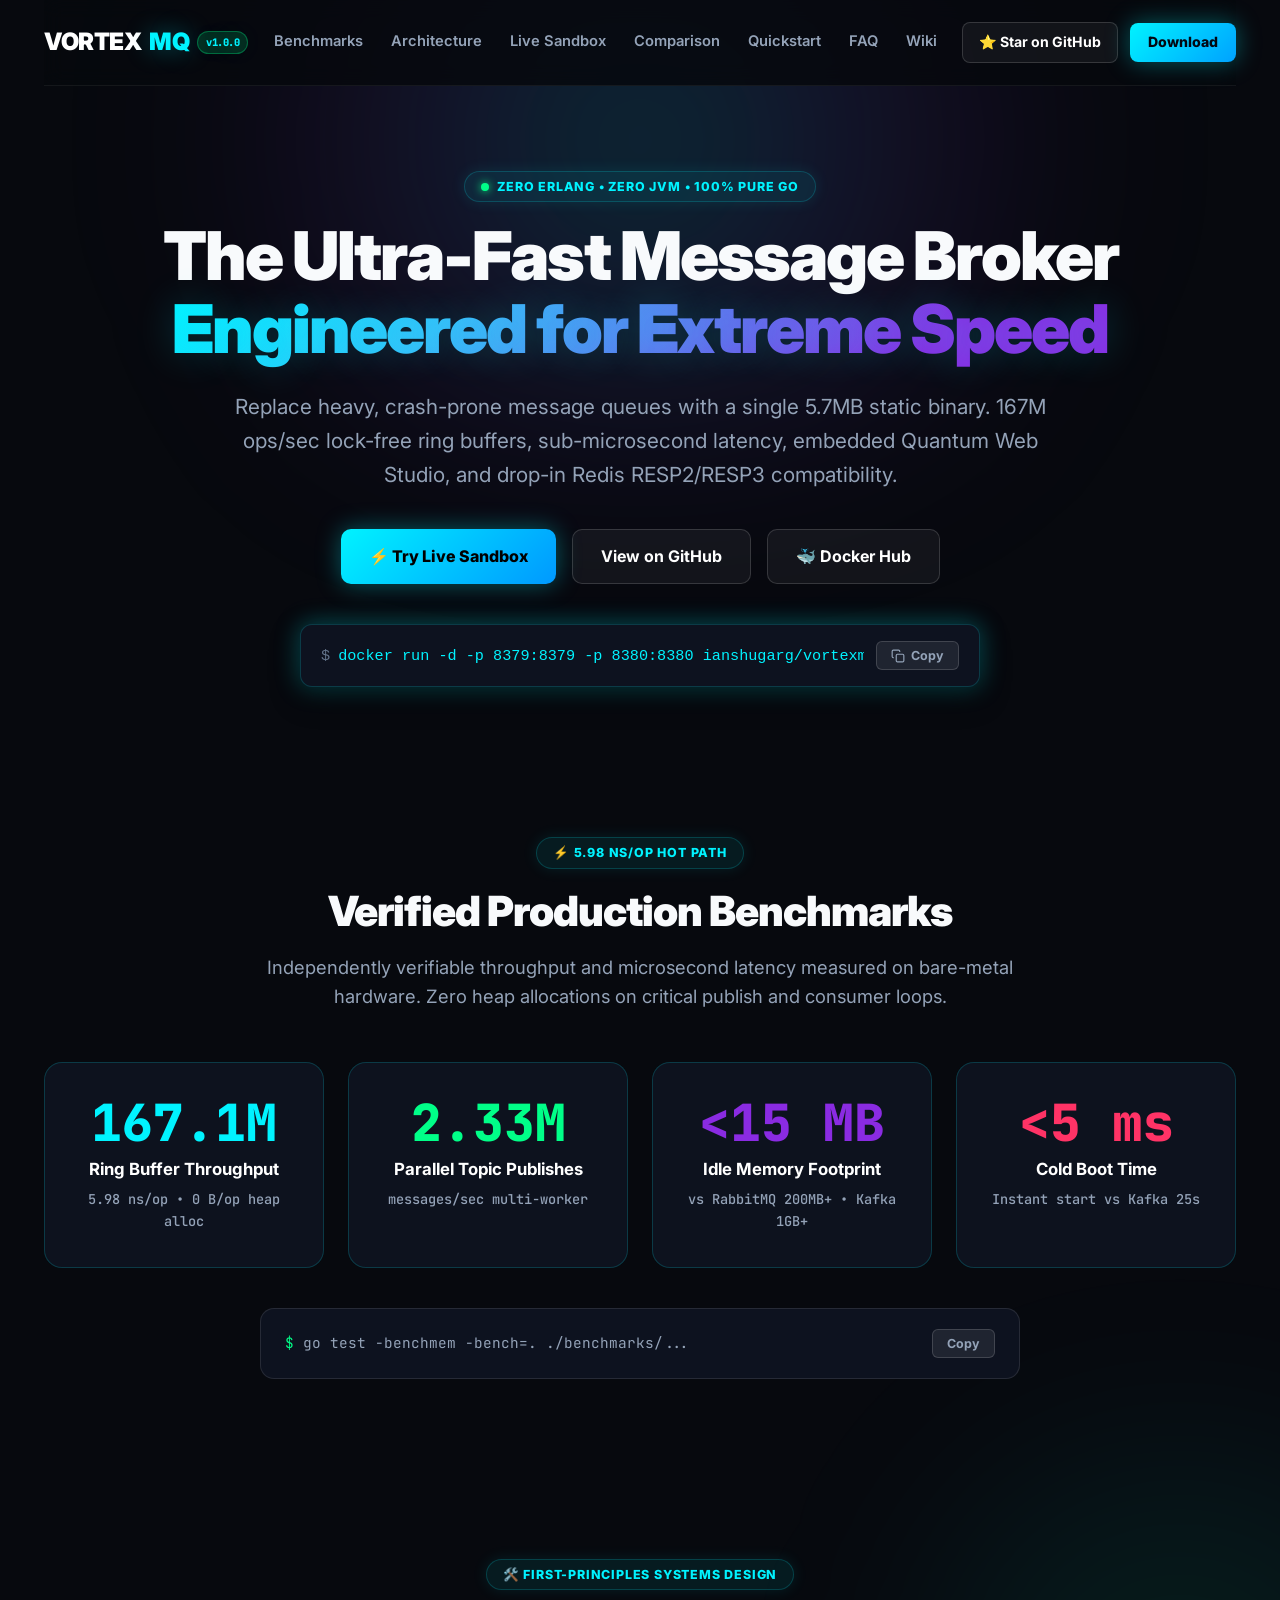
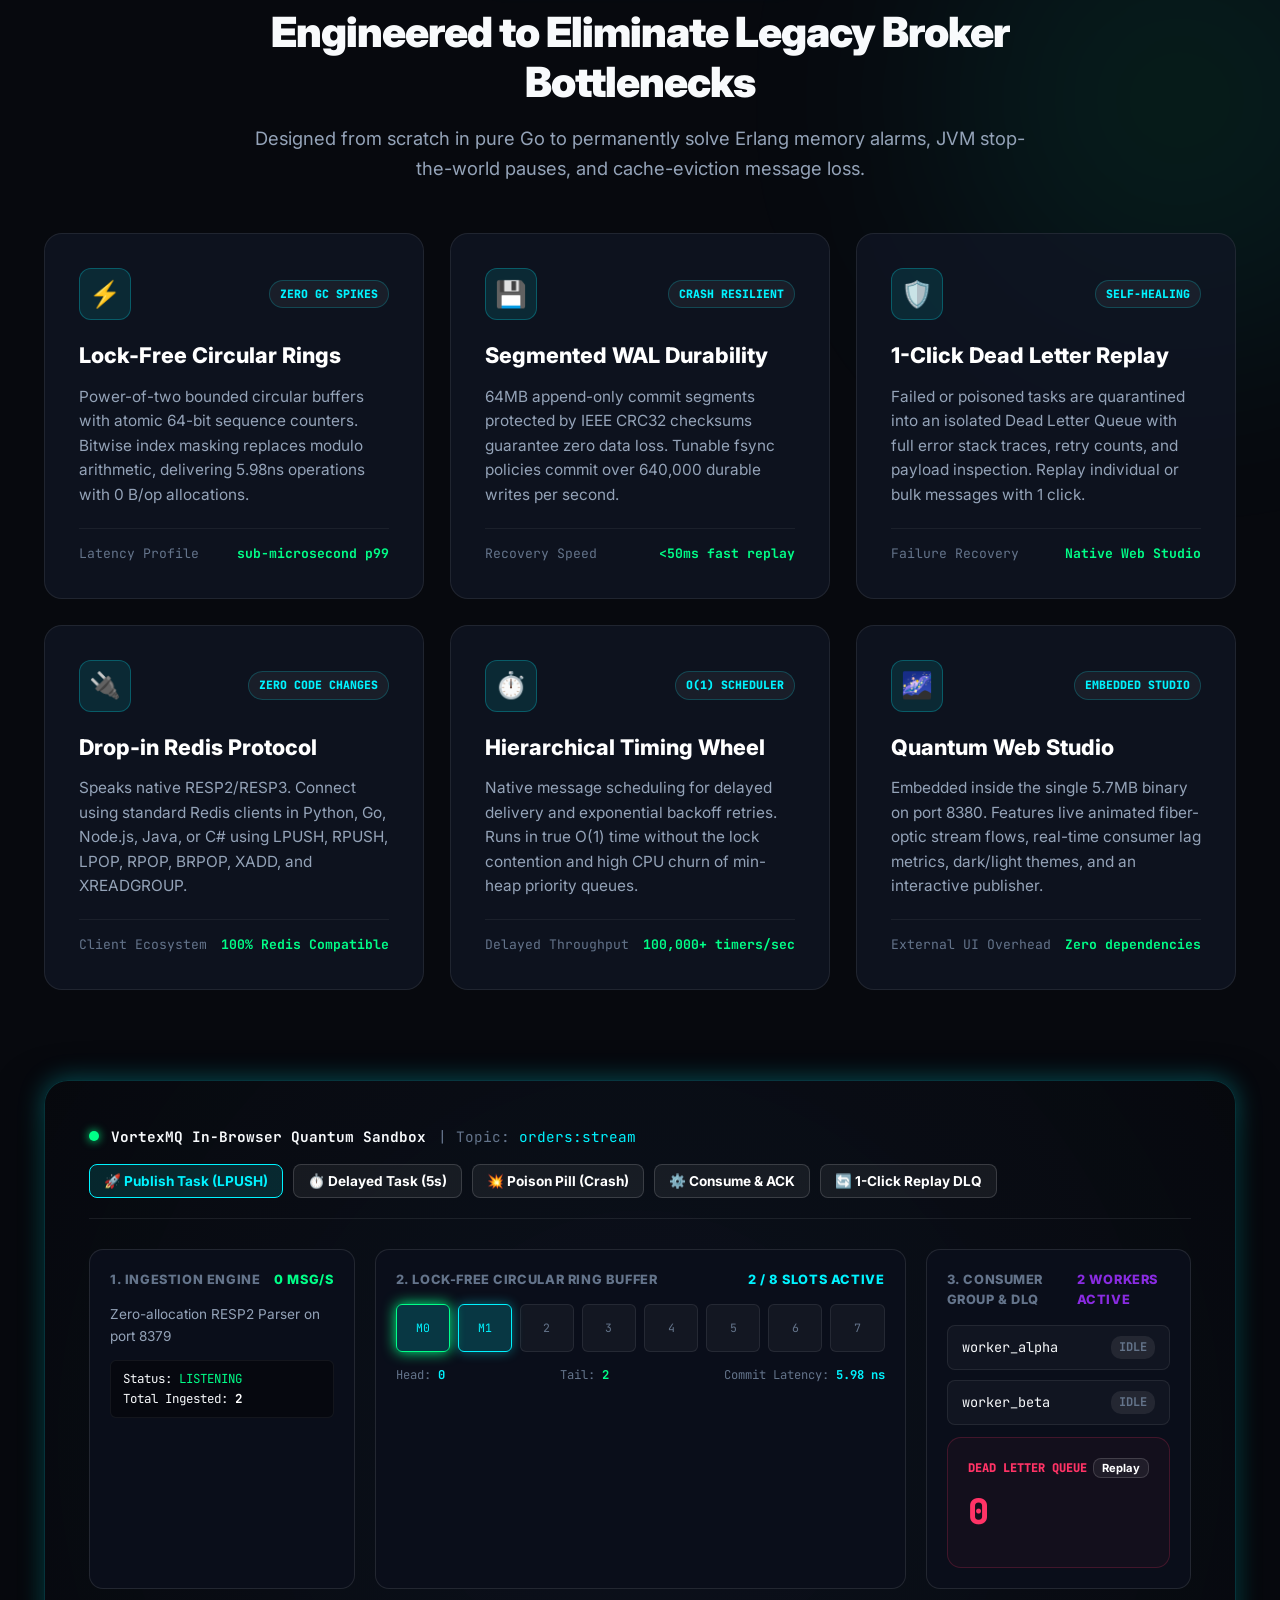
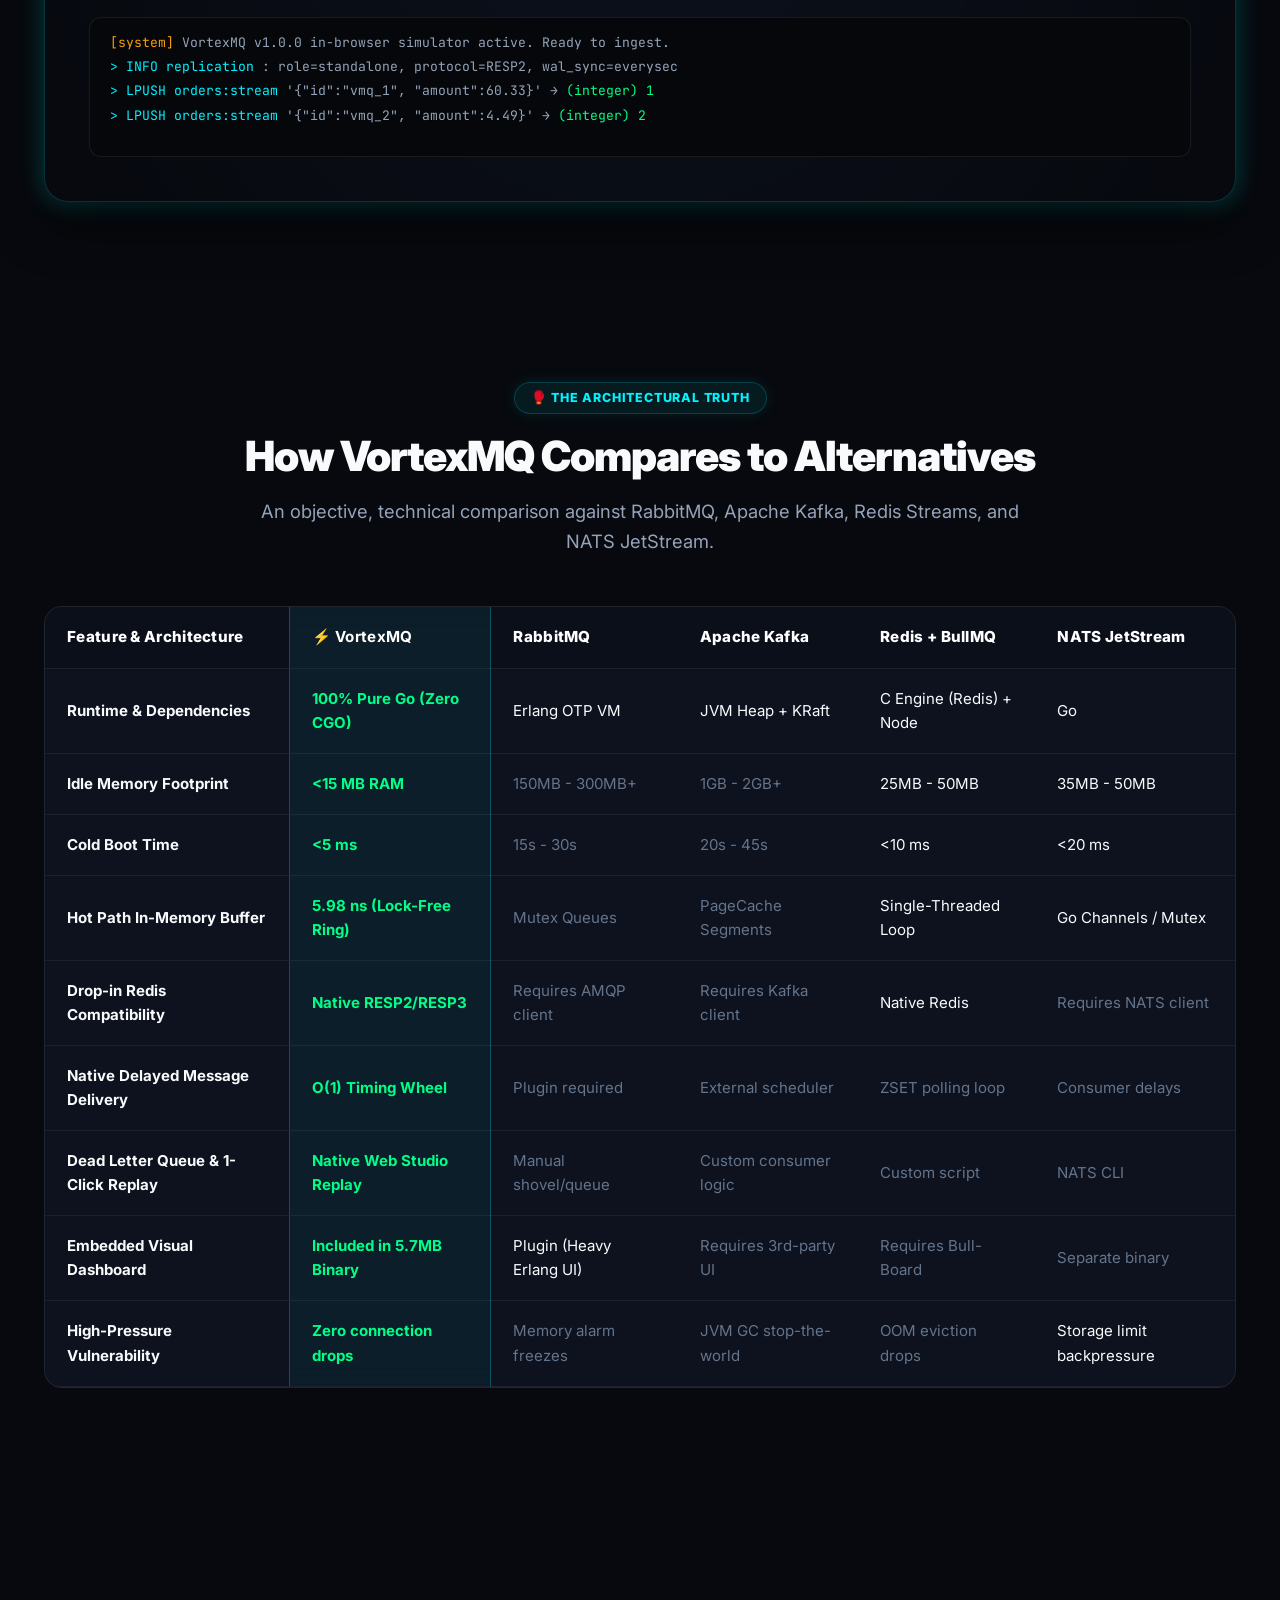
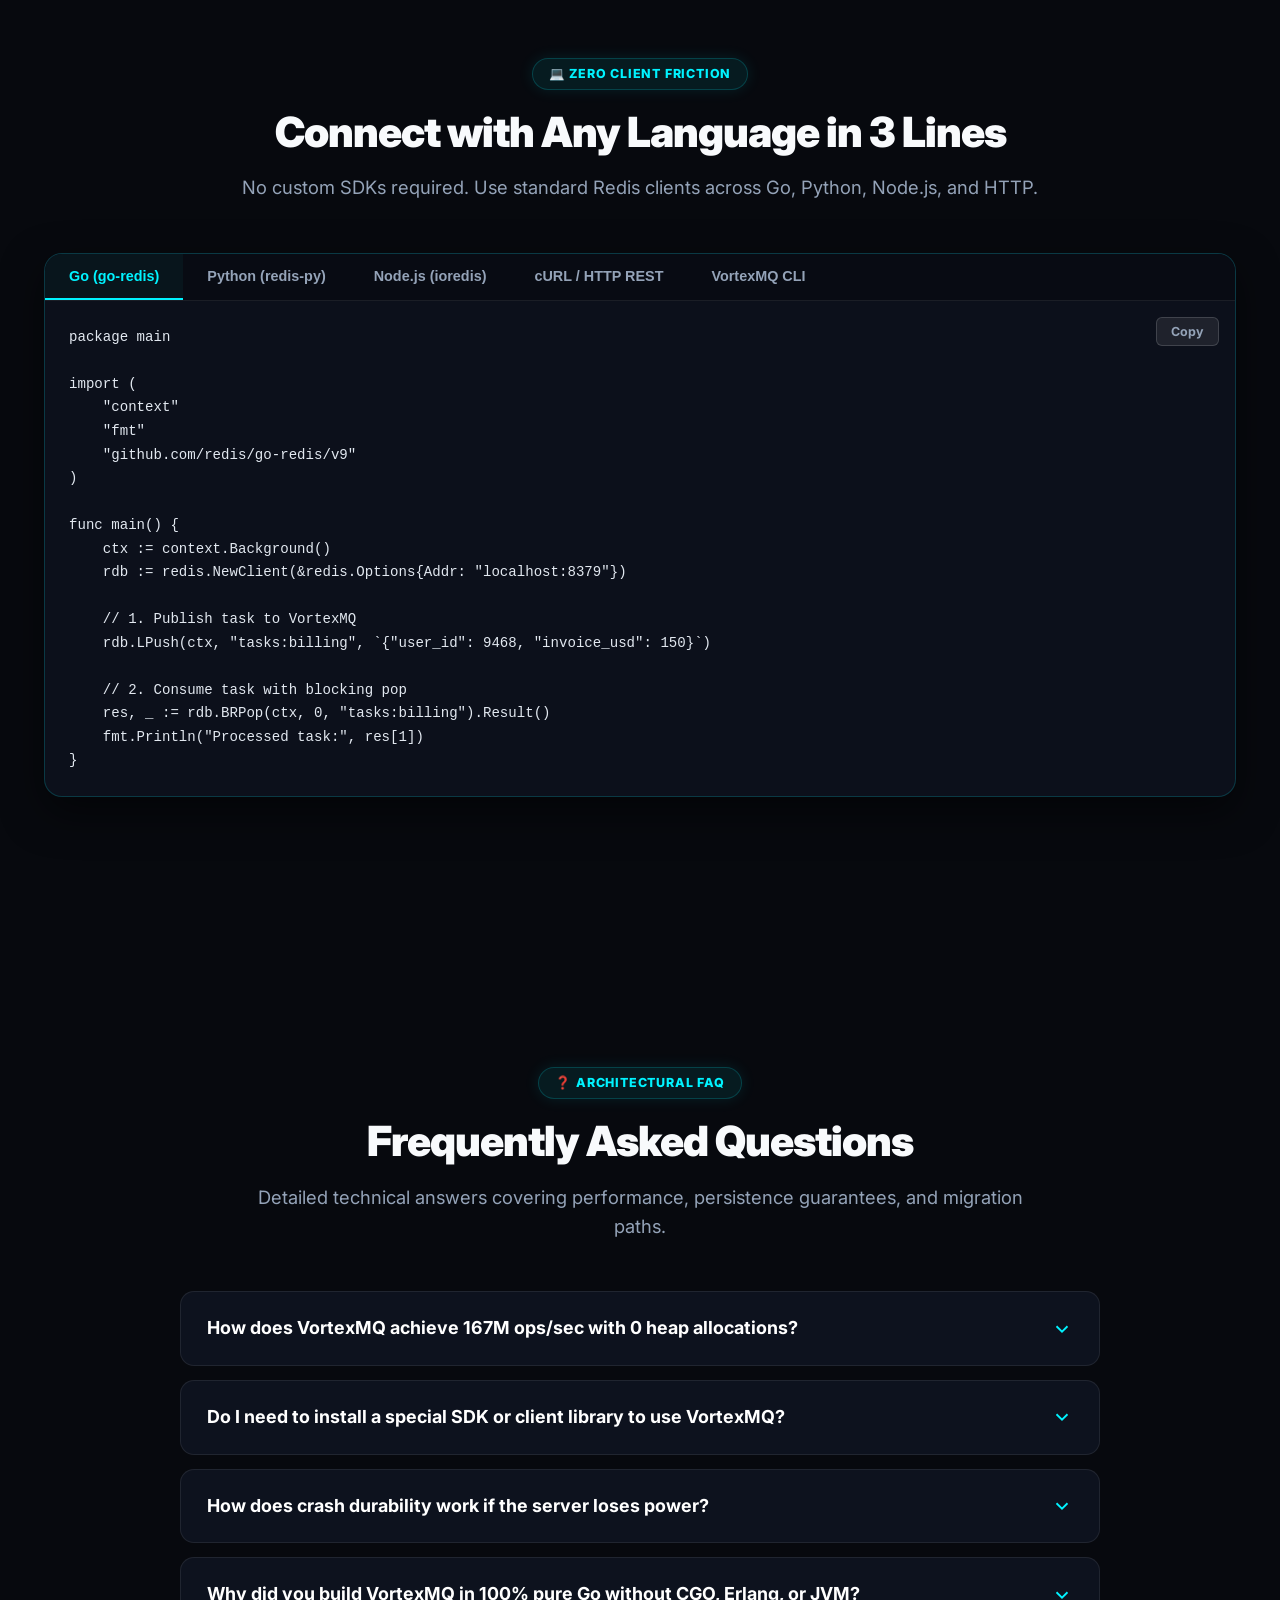
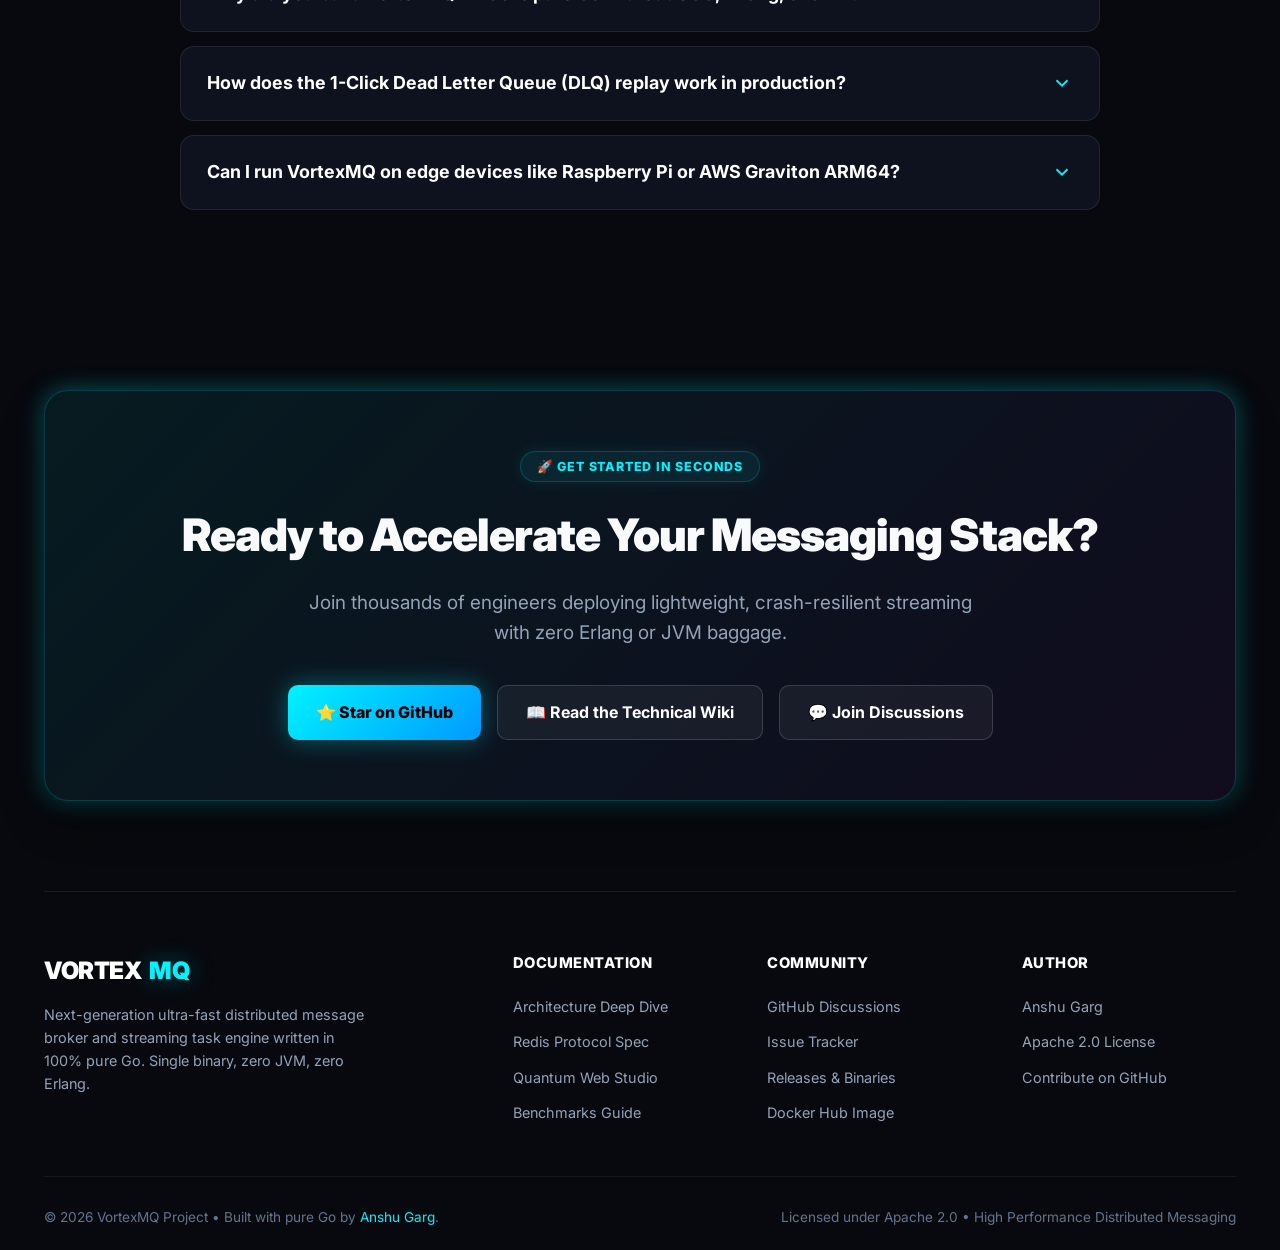
==== commit 551214ed: "style(mobile): optimize mobile layout with 2x2 stats grid, responsive command box, sticky table colu" ====
--- a/web/landing/index.html
+++ b/web/landing/index.html
@@ -1034,13 +1034,297 @@
             gap: 12px;
         }
 
+        .mobile-swipe-hint {
+            display: none;
+            text-align: center;
+            font-size: 0.78rem;
+            color: var(--accent-cyan);
+            font-family: var(--font-mono);
+            margin-bottom: 12px;
+        }
+
+        /* TABLET & LAPTOP (<= 900px) */
         @media (max-width: 900px) {
-            h1 { font-size: 2.8rem; }
-            .section-header h2 { font-size: 2.1rem; }
             .nav-links { display: none; }
-            .footer-grid { grid-template-columns: 1fr; }
-            .sandbox-section { padding: 24px; }
-            .stat-num { font-size: 2.6rem; }
+            .section-padding { padding: 60px 0; }
+            .features-grid { grid-template-columns: repeat(auto-fit, minmax(280px, 1fr)); }
+            .pipeline-visual { grid-template-columns: 1fr; }
+            .footer-grid { grid-template-columns: 1fr 1fr; gap: 30px; }
+            .mobile-swipe-hint { display: block; }
+        }
+
+        /* MOBILE PHONES (<= 600px - iPhone, Pixel, Samsung Galaxy) */
+        @media (max-width: 600px) {
+            .container { padding: 0 16px; }
+
+            /* Header */
+            header {
+                padding: 14px 0;
+            }
+            .logo { font-size: 1.25rem; }
+            .logo-badge { font-size: 0.6rem; padding: 1px 6px; }
+            .btn-star {
+                padding: 6px 10px;
+                font-size: 0.76rem;
+                gap: 4px;
+                white-space: nowrap;
+            }
+            .btn-primary {
+                padding: 6px 12px;
+                font-size: 0.76rem;
+                white-space: nowrap;
+            }
+
+            /* Hero */
+            .hero {
+                padding: 40px 0 30px;
+            }
+            .pill-badge {
+                font-size: 0.68rem;
+                padding: 4px 12px;
+                letter-spacing: 0.4px;
+                margin-bottom: 16px;
+            }
+            h1 {
+                font-size: 2.15rem;
+                line-height: 1.15;
+                letter-spacing: -1px;
+                margin-bottom: 16px;
+            }
+            .hero p {
+                font-size: 0.98rem;
+                line-height: 1.6;
+                margin-bottom: 24px;
+                padding: 0 4px;
+            }
+            .hero-actions {
+                flex-direction: column;
+                gap: 10px;
+                width: 100%;
+                margin-bottom: 28px;
+            }
+            .btn-hero-primary, .btn-hero-secondary {
+                width: 100%;
+                justify-content: center;
+                padding: 12px 20px;
+                font-size: 0.92rem;
+            }
+
+            /* Command Box */
+            .cmd-box {
+                flex-direction: column;
+                align-items: stretch;
+                padding: 12px 14px;
+                gap: 10px;
+            }
+            .cmd-box code {
+                font-size: 0.76rem;
+                padding-bottom: 4px;
+                overflow-x: auto;
+            }
+            .btn-copy {
+                margin-left: 0;
+                width: 100%;
+                justify-content: center;
+                padding: 8px 12px;
+                font-size: 0.78rem;
+            }
+
+            /* Section Headers */
+            .section-header { margin-bottom: 30px; }
+            .section-header h2 {
+                font-size: 1.85rem;
+                letter-spacing: -0.5px;
+                margin-bottom: 10px;
+            }
+            .section-header p {
+                font-size: 0.92rem;
+                line-height: 1.55;
+            }
+            .section-padding { padding: 50px 0; }
+
+            /* Benchmarks: Gorgeous 2x2 Grid on Mobile */
+            .stats-grid {
+                grid-template-columns: 1fr 1fr;
+                gap: 10px;
+                margin-bottom: 20px;
+            }
+            .stat-card {
+                padding: 20px 10px;
+                border-radius: 14px;
+            }
+            .stat-num {
+                font-size: 1.95rem;
+                margin-bottom: 4px;
+            }
+            .stat-title {
+                font-size: 0.8rem;
+                margin-bottom: 4px;
+                line-height: 1.3;
+            }
+            .stat-sub {
+                font-size: 0.68rem;
+                line-height: 1.3;
+            }
+
+            .bench-terminal {
+                flex-direction: column;
+                align-items: stretch;
+                gap: 10px;
+                padding: 14px;
+                font-size: 0.76rem;
+            }
+            .bench-terminal .btn-copy { width: 100%; }
+
+            /* Architecture Features: Compact Mobile Cards */
+            .features-grid {
+                grid-template-columns: 1fr;
+                gap: 14px;
+            }
+            .feature-card {
+                padding: 22px 18px;
+                border-radius: 14px;
+            }
+            .feature-icon {
+                width: 44px;
+                height: 44px;
+                font-size: 1.3rem;
+            }
+            .feature-card h3 {
+                font-size: 1.18rem;
+                margin-bottom: 8px;
+            }
+            .feature-card p {
+                font-size: 0.88rem;
+                line-height: 1.55;
+                margin-bottom: 14px;
+            }
+            .feature-metric {
+                font-size: 0.76rem;
+                padding-top: 10px;
+            }
+
+            /* Live Sandbox Mobile Layout */
+            .sandbox-section {
+                padding: 18px 14px;
+                border-radius: 16px;
+                margin-bottom: 50px;
+            }
+            .sandbox-topbar {
+                flex-direction: column;
+                align-items: stretch;
+                gap: 12px;
+                margin-bottom: 18px;
+                padding-bottom: 14px;
+            }
+            .sandbox-status {
+                font-size: 0.8rem;
+                flex-wrap: wrap;
+            }
+            .sandbox-controls {
+                display: grid;
+                grid-template-columns: 1fr 1fr;
+                gap: 8px;
+            }
+            .sb-btn {
+                padding: 8px 6px;
+                font-size: 0.74rem;
+                justify-content: center;
+                white-space: nowrap;
+            }
+            .ring-slots {
+                grid-template-columns: repeat(4, 1fr);
+                gap: 6px;
+            }
+            .ring-slot {
+                height: 38px;
+                font-size: 0.68rem;
+            }
+            .pipeline-box {
+                padding: 14px;
+            }
+            .sandbox-log {
+                height: 120px;
+                font-size: 0.74rem;
+                padding: 10px 12px;
+            }
+
+            /* Comparison Table Mobile Sticky Column */
+            .table-responsive {
+                margin-bottom: 50px;
+                border-radius: 14px;
+            }
+            .comparison-table th, .comparison-table td {
+                padding: 10px 12px;
+                font-size: 0.78rem;
+                min-width: 105px;
+            }
+            .comparison-table th:first-child,
+            .comparison-table td:first-child {
+                position: sticky;
+                left: 0;
+                background: #0a0e1a;
+                z-index: 5;
+                min-width: 120px;
+                box-shadow: 3px 0 8px rgba(0, 0, 0, 0.4);
+            }
+
+            /* Quickstart Tabs */
+            .quickstart-box {
+                margin-bottom: 50px;
+                border-radius: 14px;
+            }
+            .tab-btn {
+                padding: 10px 14px;
+                font-size: 0.8rem;
+            }
+            .tab-pane {
+                padding: 16px 14px;
+            }
+            .tab-pane pre {
+                font-size: 0.75rem;
+            }
+
+            /* FAQ */
+            .faq-grid { margin-bottom: 50px; gap: 10px; }
+            .faq-question {
+                padding: 16px 18px;
+                font-size: 0.95rem;
+            }
+            .faq-chevron {
+                width: 18px;
+                height: 18px;
+            }
+            .faq-answer {
+                font-size: 0.86rem;
+                padding: 0 18px;
+            }
+            .faq-item.open .faq-answer {
+                padding: 0 18px 18px;
+            }
+
+            /* CTA Section */
+            .cta-section {
+                padding: 34px 18px;
+                border-radius: 18px;
+                margin-bottom: 50px;
+            }
+            .cta-section h2 {
+                font-size: 1.85rem;
+            }
+            .cta-section p {
+                font-size: 0.94rem;
+                margin-bottom: 24px;
+            }
+
+            /* Footer */
+            footer { padding: 40px 0 30px; }
+            .footer-grid { grid-template-columns: 1fr; gap: 28px; }
+            .footer-bottom {
+                flex-direction: column;
+                text-align: center;
+                gap: 8px;
+            }
         }
     </style>
 </head>
@@ -1355,7 +1639,7 @@
                     <h2>How VortexMQ Compares to Alternatives</h2>
                     <p>An objective, technical comparison against RabbitMQ, Apache Kafka, Redis Streams, and NATS JetStream.</p>
                 </div>
-
+                <div class="mobile-swipe-hint">👉 Swipe table horizontally to compare all brokers</div>
                 <div class="table-responsive">
                     <table class="comparison-table">
                         <thead>
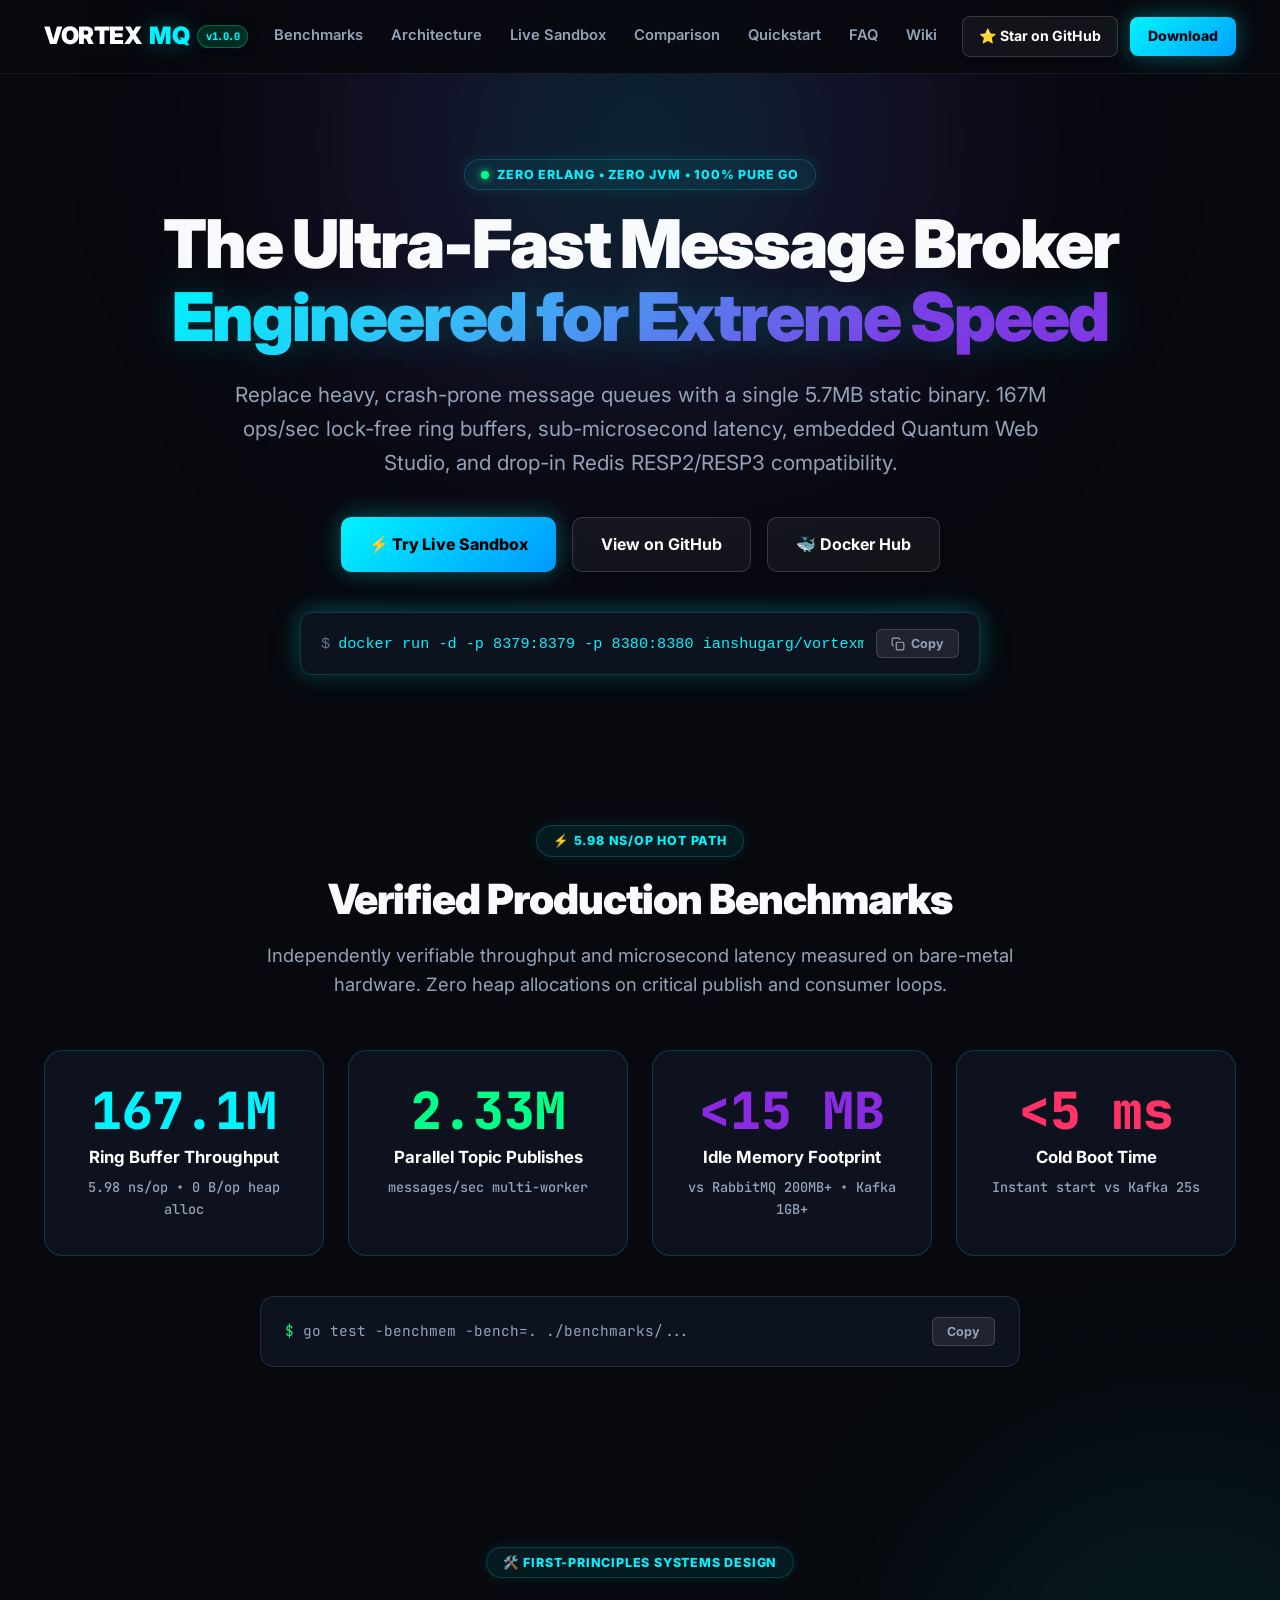
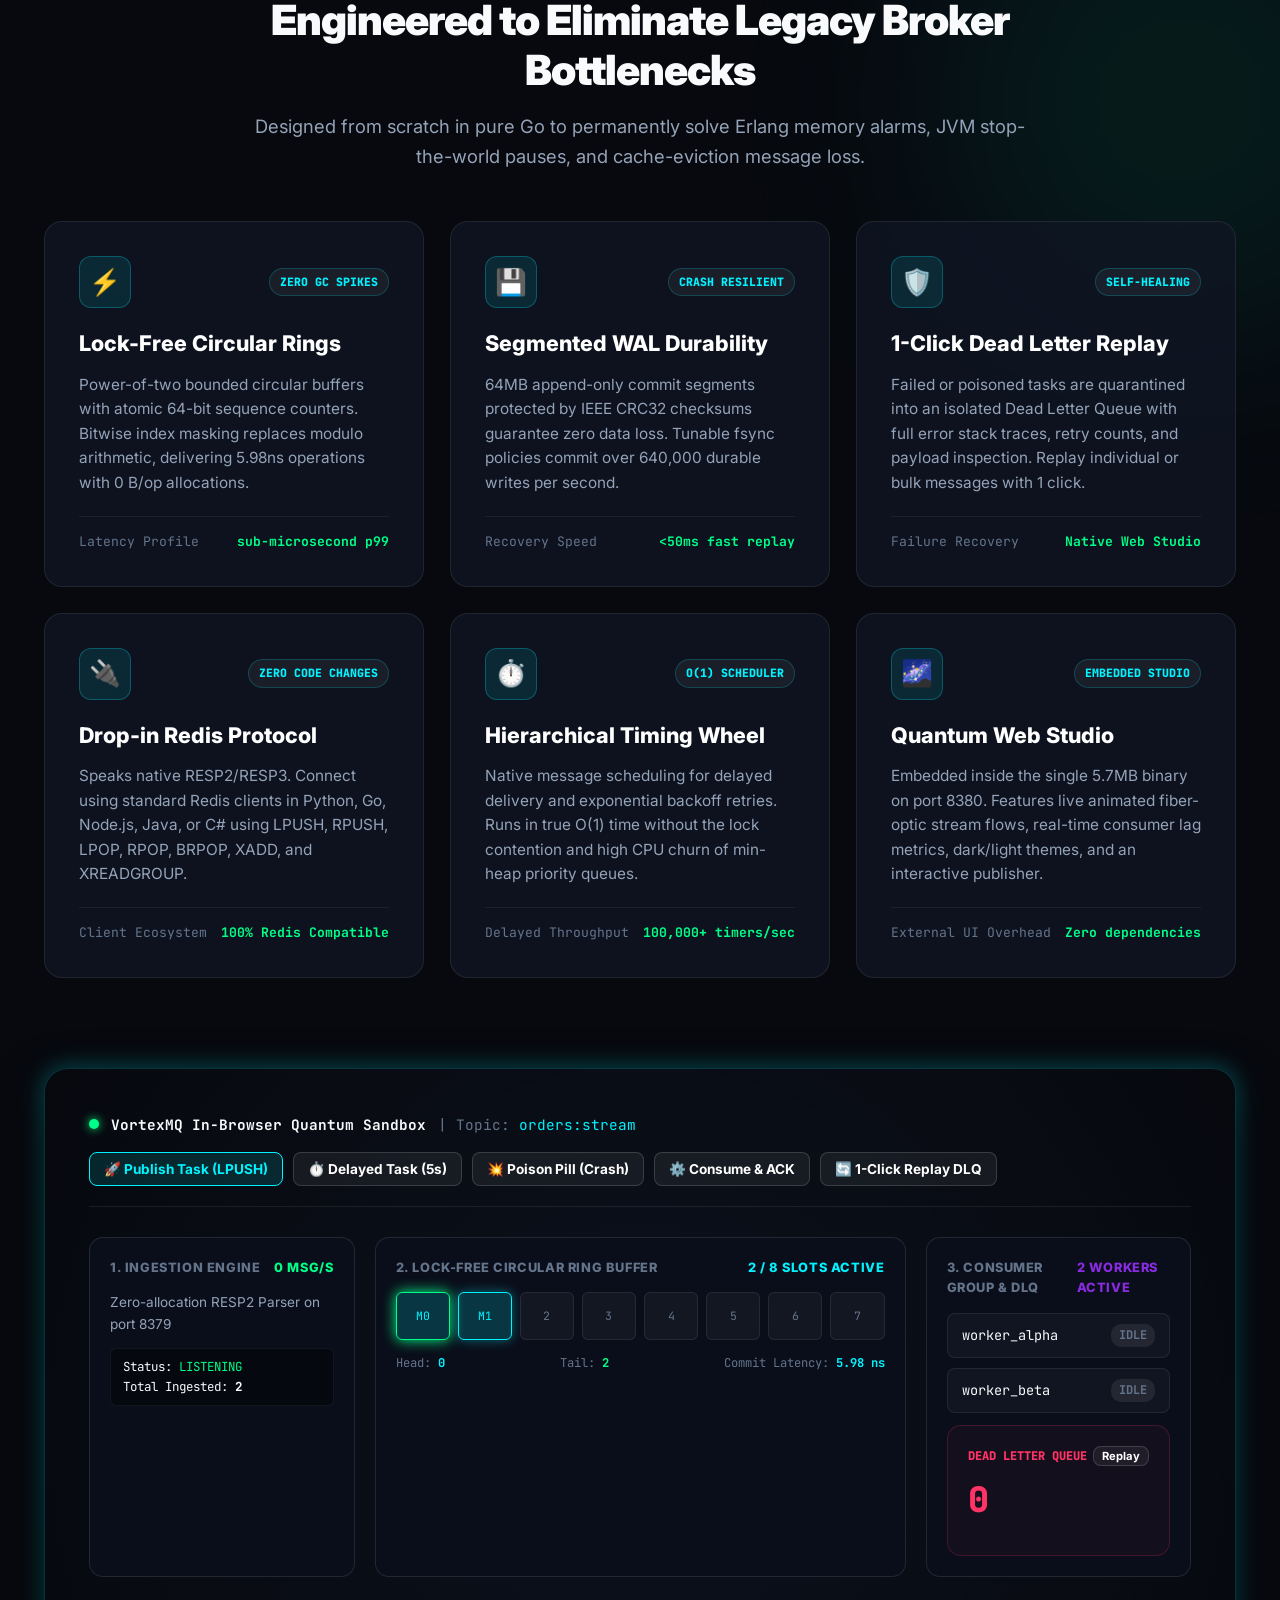
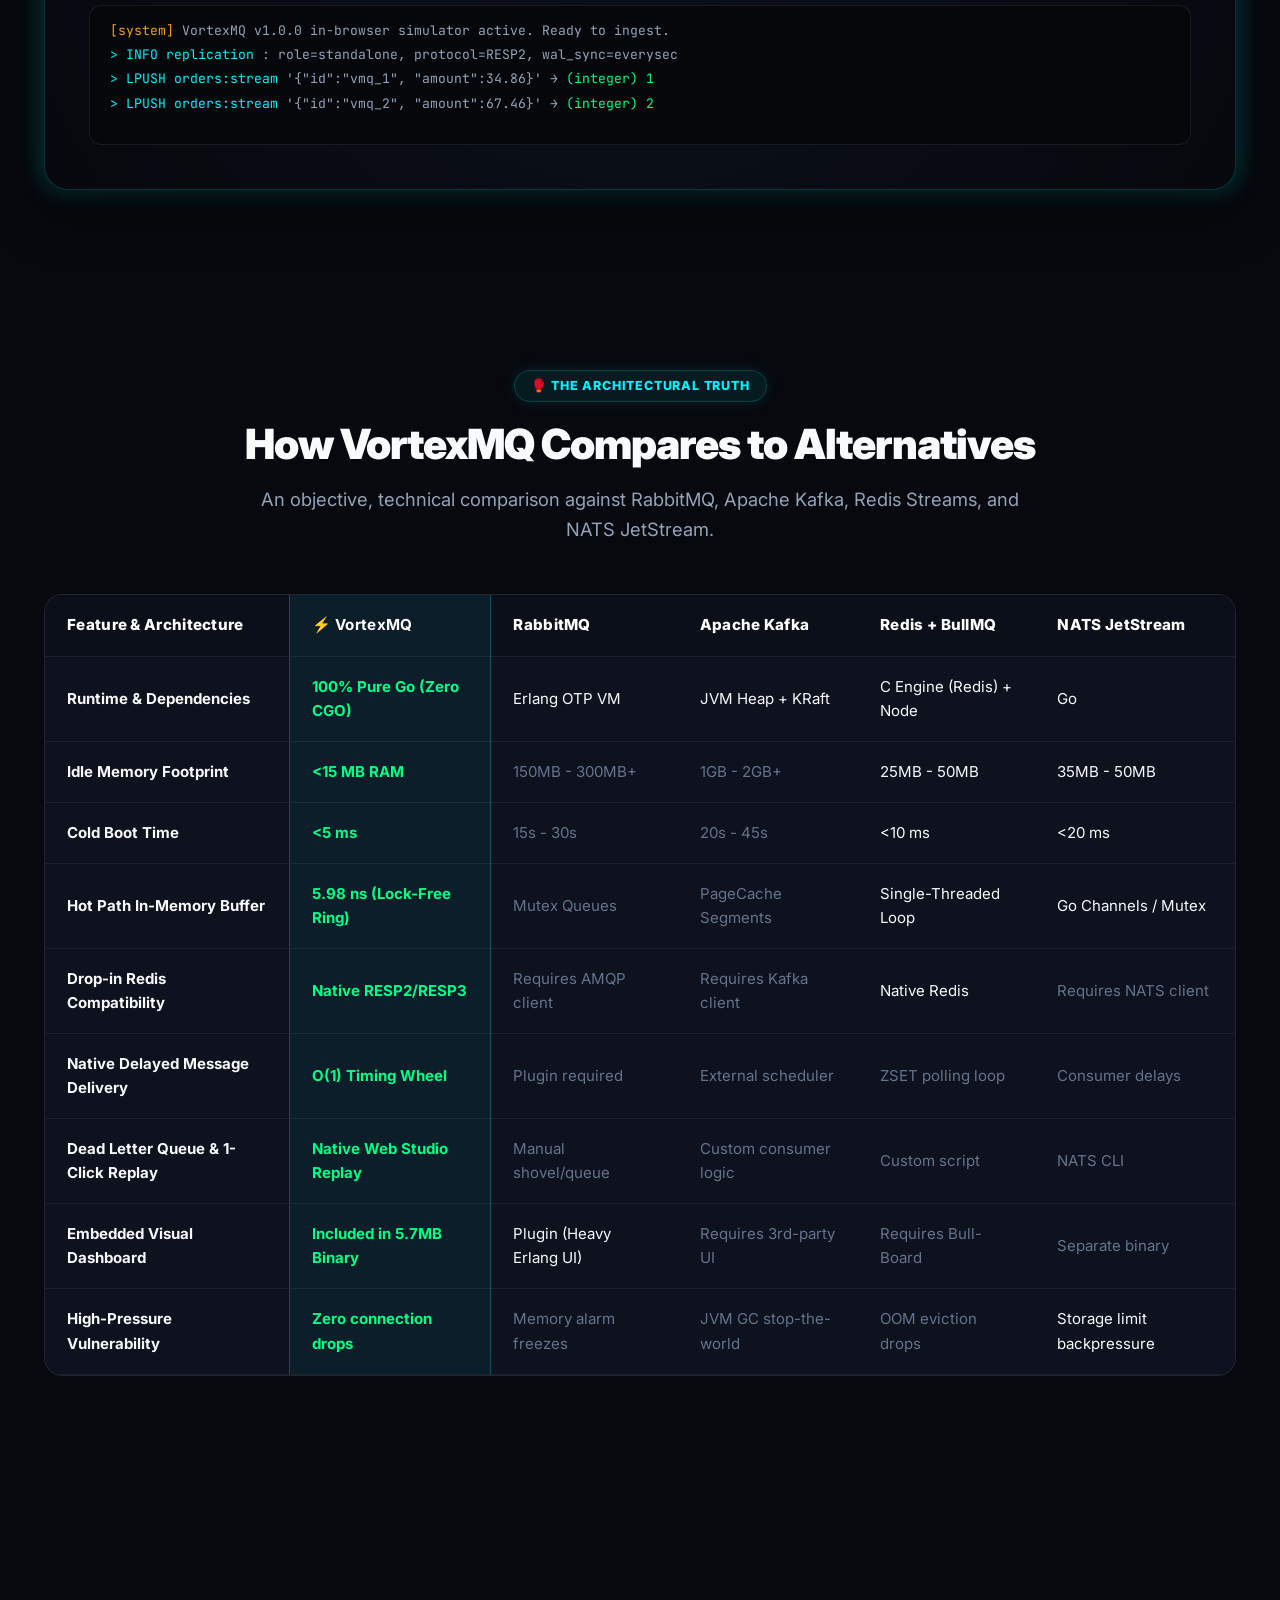
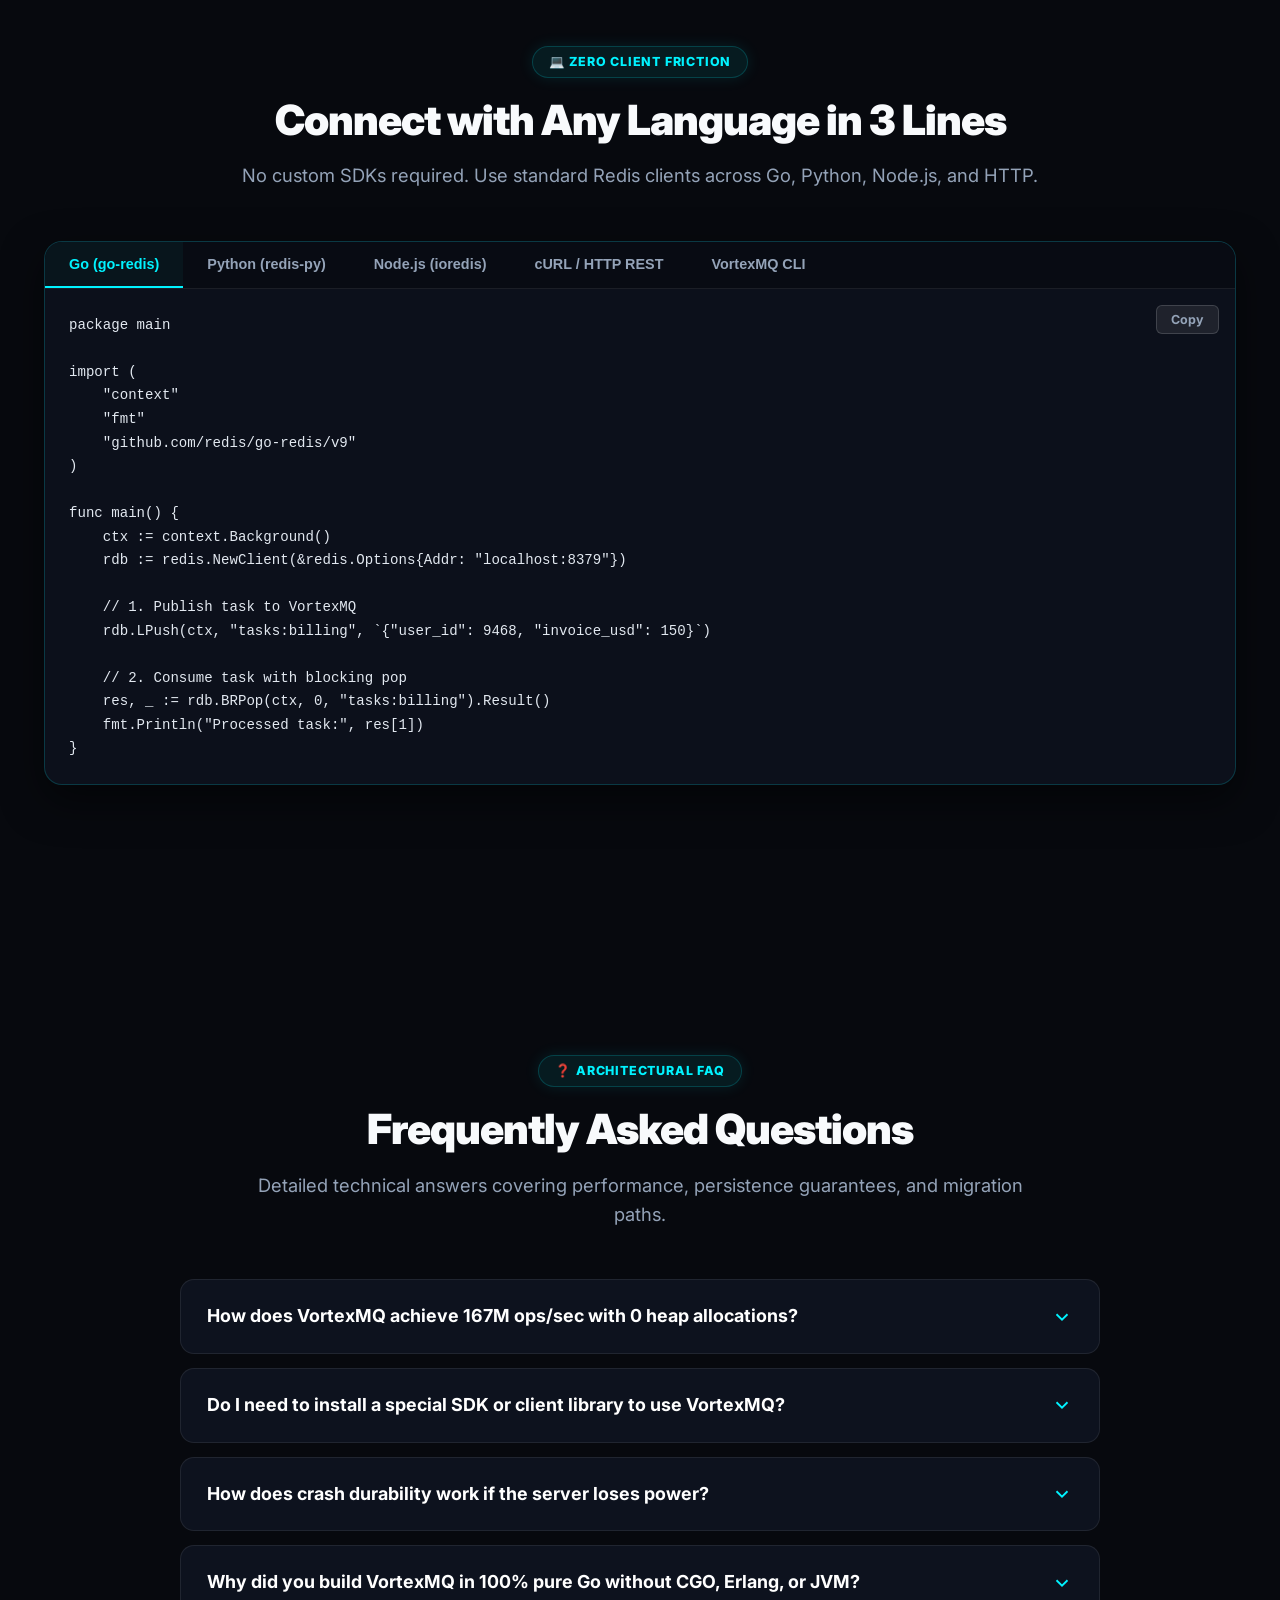
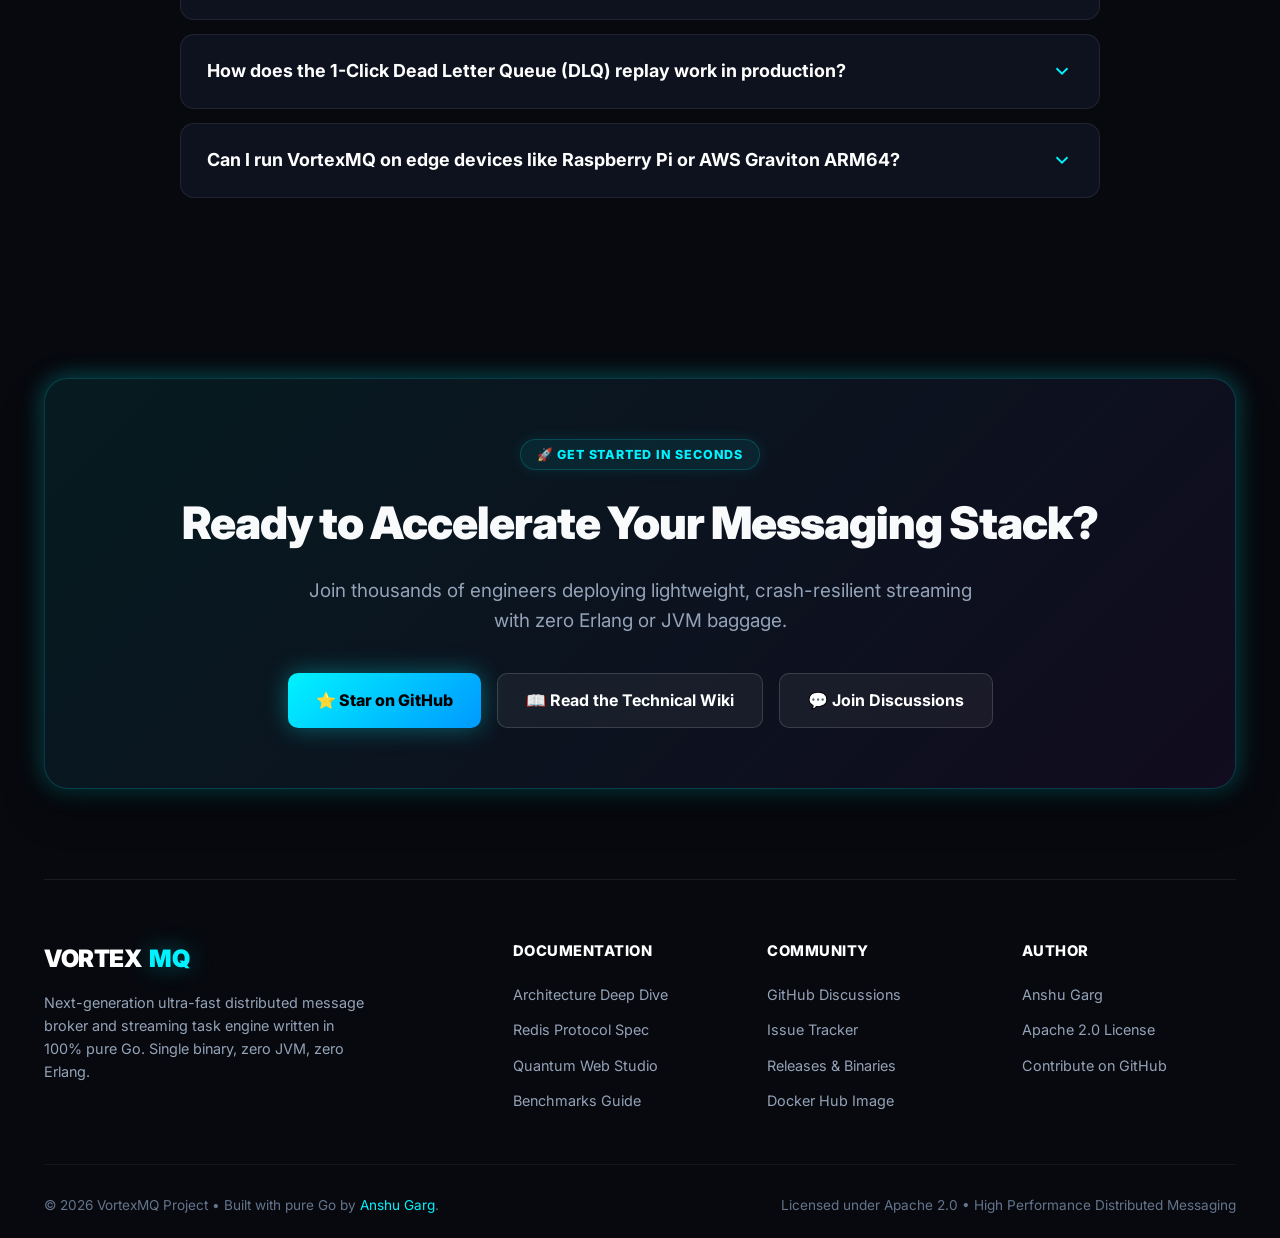
==== commit fbd964ee: "feat(mobile): implement edge-to-edge sticky header, animated hamburger navigation drawer, and suppre" ====
--- a/web/landing/index.html
+++ b/web/landing/index.html
@@ -175,18 +175,67 @@
             z-index: 1;
         }
 
-        /* Navigation */
-        header {
-            padding: 22px 0;
-            display: flex;
-            justify-content: space-between;
-            align-items: center;
-            border-bottom: 1px solid rgba(255, 255, 255, 0.06);
-            backdrop-filter: blur(10px);
+        /* SUPPRESS SCROLLBAR TRACKS EVERYWHERE */
+        * {
+            scrollbar-width: thin;
+            scrollbar-color: rgba(0, 243, 255, 0.2) transparent;
+        }
+        .cmd-box code,
+        .bench-terminal,
+        .code-tabs,
+        .tab-pane pre,
+        .stats-grid {
+            scrollbar-width: none !important;
+            -ms-overflow-style: none !important;
+        }
+        .cmd-box code::-webkit-scrollbar,
+        .bench-terminal::-webkit-scrollbar,
+        .code-tabs::-webkit-scrollbar,
+        .tab-pane pre::-webkit-scrollbar,
+        .stats-grid::-webkit-scrollbar {
+            display: none !important;
+            width: 0 !important;
+            height: 0 !important;
+        }
+
+        /* Sleek 3px scrollbars for tables and logs */
+        .table-responsive::-webkit-scrollbar,
+        .sandbox-log::-webkit-scrollbar {
+            height: 4px;
+            width: 4px;
+        }
+        .table-responsive::-webkit-scrollbar-track,
+        .sandbox-log::-webkit-scrollbar-track {
+            background: rgba(0, 0, 0, 0.3);
+            border-radius: 4px;
+        }
+        .table-responsive::-webkit-scrollbar-thumb,
+        .sandbox-log::-webkit-scrollbar-thumb {
+            background: rgba(0, 243, 255, 0.35);
+            border-radius: 4px;
+        }
+
+        /* Site-Wide Full-Width Sticky Header */
+        .site-header {
             position: sticky;
             top: 0;
-            z-index: 100;
-            background: rgba(7, 9, 14, 0.85);
+            left: 0;
+            right: 0;
+            width: 100%;
+            z-index: 1000;
+            background: rgba(7, 9, 14, 0.88);
+            backdrop-filter: blur(14px);
+            -webkit-backdrop-filter: blur(14px);
+            border-bottom: 1px solid rgba(255, 255, 255, 0.08);
+        }
+
+        .header-container {
+            max-width: 1240px;
+            margin: 0 auto;
+            padding: 16px 24px;
+            display: flex;
+            justify-content: space-between;
+            align-items: center;
         }
 
         .logo {
@@ -261,6 +310,105 @@
             transform: translateY(-2px);
             filter: brightness(1.1);
             box-shadow: 0 0 30px rgba(0, 243, 255, 0.5);
+        }
+
+        /* Hamburger Button */
+        .hamburger-btn {
+            display: none;
+            background: rgba(255, 255, 255, 0.06);
+            border: 1px solid rgba(255, 255, 255, 0.15);
+            border-radius: 8px;
+            width: 40px;
+            height: 40px;
+            flex-direction: column;
+            justify-content: center;
+            align-items: center;
+            gap: 5px;
+            cursor: pointer;
+            transition: all 0.2s ease;
+            padding: 0;
+        }
+        .hamburger-btn:hover {
+            background: rgba(0, 243, 255, 0.15);
+            border-color: var(--accent-cyan);
+        }
+        .hamburger-btn span {
+            display: block;
+            width: 20px;
+            height: 2px;
+            background-color: #fff;
+            border-radius: 2px;
+            transition: all 0.3s ease;
+        }
+        .hamburger-btn.open span:nth-child(1) {
+            transform: translateY(7px) rotate(45deg);
+            background-color: var(--accent-cyan);
+        }
+        .hamburger-btn.open span:nth-child(2) {
+            opacity: 0;
+            transform: scaleX(0);
+        }
+        .hamburger-btn.open span:nth-child(3) {
+            transform: translateY(-7px) rotate(-45deg);
+            background-color: var(--accent-cyan);
+        }
+
+        /* Mobile Navigation Drawer */
+        .mobile-drawer {
+            display: none;
+            max-height: 0;
+            overflow: hidden;
+            background: rgba(7, 9, 14, 0.98);
+            backdrop-filter: blur(24px);
+            -webkit-backdrop-filter: blur(24px);
+            border-bottom: 1px solid var(--border-color);
+            transition: max-height 0.35s ease, padding 0.35s ease;
+            padding: 0 20px;
+            box-shadow: 0 20px 40px rgba(0, 0, 0, 0.8);
+        }
+        .mobile-drawer.open {
+            display: flex;
+            flex-direction: column;
+            gap: 16px;
+            max-height: 520px;
+            padding: 16px 20px 24px;
+        }
+        .mobile-nav {
+            display: flex;
+            flex-direction: column;
+            gap: 8px;
+        }
+        .mobile-nav a {
+            color: var(--text-main);
+            text-decoration: none;
+            font-size: 0.98rem;
+            font-weight: 700;
+            padding: 10px 14px;
+            border-radius: 8px;
+            background: rgba(255, 255, 255, 0.03);
+            border: 1px solid rgba(255, 255, 255, 0.06);
+            transition: all 0.2s;
+            display: flex;
+            align-items: center;
+            gap: 10px;
+        }
+        .mobile-nav a:hover, .mobile-nav a:active {
+            color: var(--accent-cyan);
+            background: rgba(0, 243, 255, 0.1);
+            border-color: var(--border-color);
+        }
+        .mobile-drawer-actions {
+            display: flex;
+            flex-direction: column;
+            gap: 10px;
+            padding-top: 12px;
+            border-top: 1px solid rgba(255, 255, 255, 0.08);
+        }
+        .mobile-drawer-actions a {
+            width: 100%;
+            justify-content: center;
+            padding: 12px;
+            font-size: 0.9rem;
         }
 
         /* Section Headings */
@@ -1046,6 +1194,8 @@
         /* TABLET & LAPTOP (<= 900px) */
         @media (max-width: 900px) {
             .nav-links { display: none; }
+            .hamburger-btn { display: flex; }
+            .header-container { padding: 14px 20px; }
             .section-padding { padding: 60px 0; }
             .features-grid { grid-template-columns: repeat(auto-fit, minmax(280px, 1fr)); }
             .pipeline-visual { grid-template-columns: 1fr; }
@@ -1058,26 +1208,22 @@
             .container { padding: 0 16px; }
 
             /* Header */
-            header {
-                padding: 14px 0;
+            .header-container {
+                padding: 12px 16px;
             }
             .logo { font-size: 1.25rem; }
             .logo-badge { font-size: 0.6rem; padding: 1px 6px; }
-            .btn-star {
-                padding: 6px 10px;
-                font-size: 0.76rem;
-                gap: 4px;
-                white-space: nowrap;
-            }
-            .btn-primary {
-                padding: 6px 12px;
-                font-size: 0.76rem;
-                white-space: nowrap;
+            .nav-actions .btn-star, 
+            .nav-actions .btn-primary {
+                display: none; /* Cleanly moved inside hamburger drawer */
+            }
+            .hamburger-btn {
+                display: flex;
             }
 
             /* Hero */
             .hero {
-                padding: 40px 0 30px;
+                padding: 36px 0 28px;
             }
             .pill-badge {
                 font-size: 0.68rem;
@@ -1332,9 +1478,9 @@
     <div class="ambient-glow"></div>
     <div class="ambient-glow-secondary"></div>
 
-    <div class="container">
-        <!-- HEADER -->
-        <header>
+    <!-- SITE-WIDE FULL-WIDTH HEADER -->
+    <header class="site-header">
+        <div class="header-container">
             <a href="#" class="logo">
                 VORTEX<span>MQ</span>
                 <span class="logo-badge">v1.0.0</span>
@@ -1355,9 +1501,38 @@
                 <a href="https://github.com/GargAnshu9468/vortexmq/releases" class="btn-primary" target="_blank" rel="noopener">
                     Download
                 </a>
+                <!-- Mobile Hamburger Button -->
+                <button class="hamburger-btn" id="hamburgerBtn" aria-label="Toggle navigation menu" onclick="toggleMobileMenu()">
+                    <span></span>
+                    <span></span>
+                    <span></span>
+                </button>
             </div>
-        </header>
-
+        </div>
+
+        <!-- Mobile Drawer Menu -->
+        <div class="mobile-drawer" id="mobileDrawer">
+            <nav class="mobile-nav">
+                <a href="#benchmarks" onclick="closeMobileMenu()">⚡ Benchmarks</a>
+                <a href="#architecture" onclick="closeMobileMenu()">🛠️ Architecture</a>
+                <a href="#sandbox" onclick="closeMobileMenu()">🎮 Live Sandbox</a>
+                <a href="#comparison" onclick="closeMobileMenu()">🥊 Broker Comparison</a>
+                <a href="#quickstart" onclick="closeMobileMenu()">💻 Quickstart</a>
+                <a href="#faq" onclick="closeMobileMenu()">❓ FAQ</a>
+                <a href="https://github.com/GargAnshu9468/vortexmq/wiki" target="_blank" rel="noopener" onclick="closeMobileMenu()">📖 Technical Wiki</a>
+            </nav>
+            <div class="mobile-drawer-actions">
+                <a href="https://github.com/GargAnshu9468/vortexmq" class="btn-hero-secondary" target="_blank" rel="noopener">
+                    ⭐ Star on GitHub
+                </a>
+                <a href="https://github.com/GargAnshu9468/vortexmq/releases" class="btn-hero-primary" target="_blank" rel="noopener">
+                    📦 Download v1.0.0
+                </a>
+            </div>
+        </div>
+    </header>
+
+    <div class="container">
         <main>
             <!-- HERO SECTION -->
             <section class="hero">
@@ -1962,6 +2137,21 @@
 
     <!-- Interactive In-Browser Sandbox Script -->
     <script>
+        // Mobile Hamburger Menu Drawer Toggle
+        function toggleMobileMenu() {
+            const btn = document.getElementById('hamburgerBtn');
+            const drawer = document.getElementById('mobileDrawer');
+            if (btn) btn.classList.toggle('open');
+            if (drawer) drawer.classList.toggle('open');
+        }
+
+        function closeMobileMenu() {
+            const btn = document.getElementById('hamburgerBtn');
+            const drawer = document.getElementById('mobileDrawer');
+            if (btn) btn.classList.remove('open');
+            if (drawer) drawer.classList.remove('open');
+        }
+
         // Snippet copy helper
         function copySnippet(elementId, btn) {
             const text = document.getElementById(elementId).innerText;
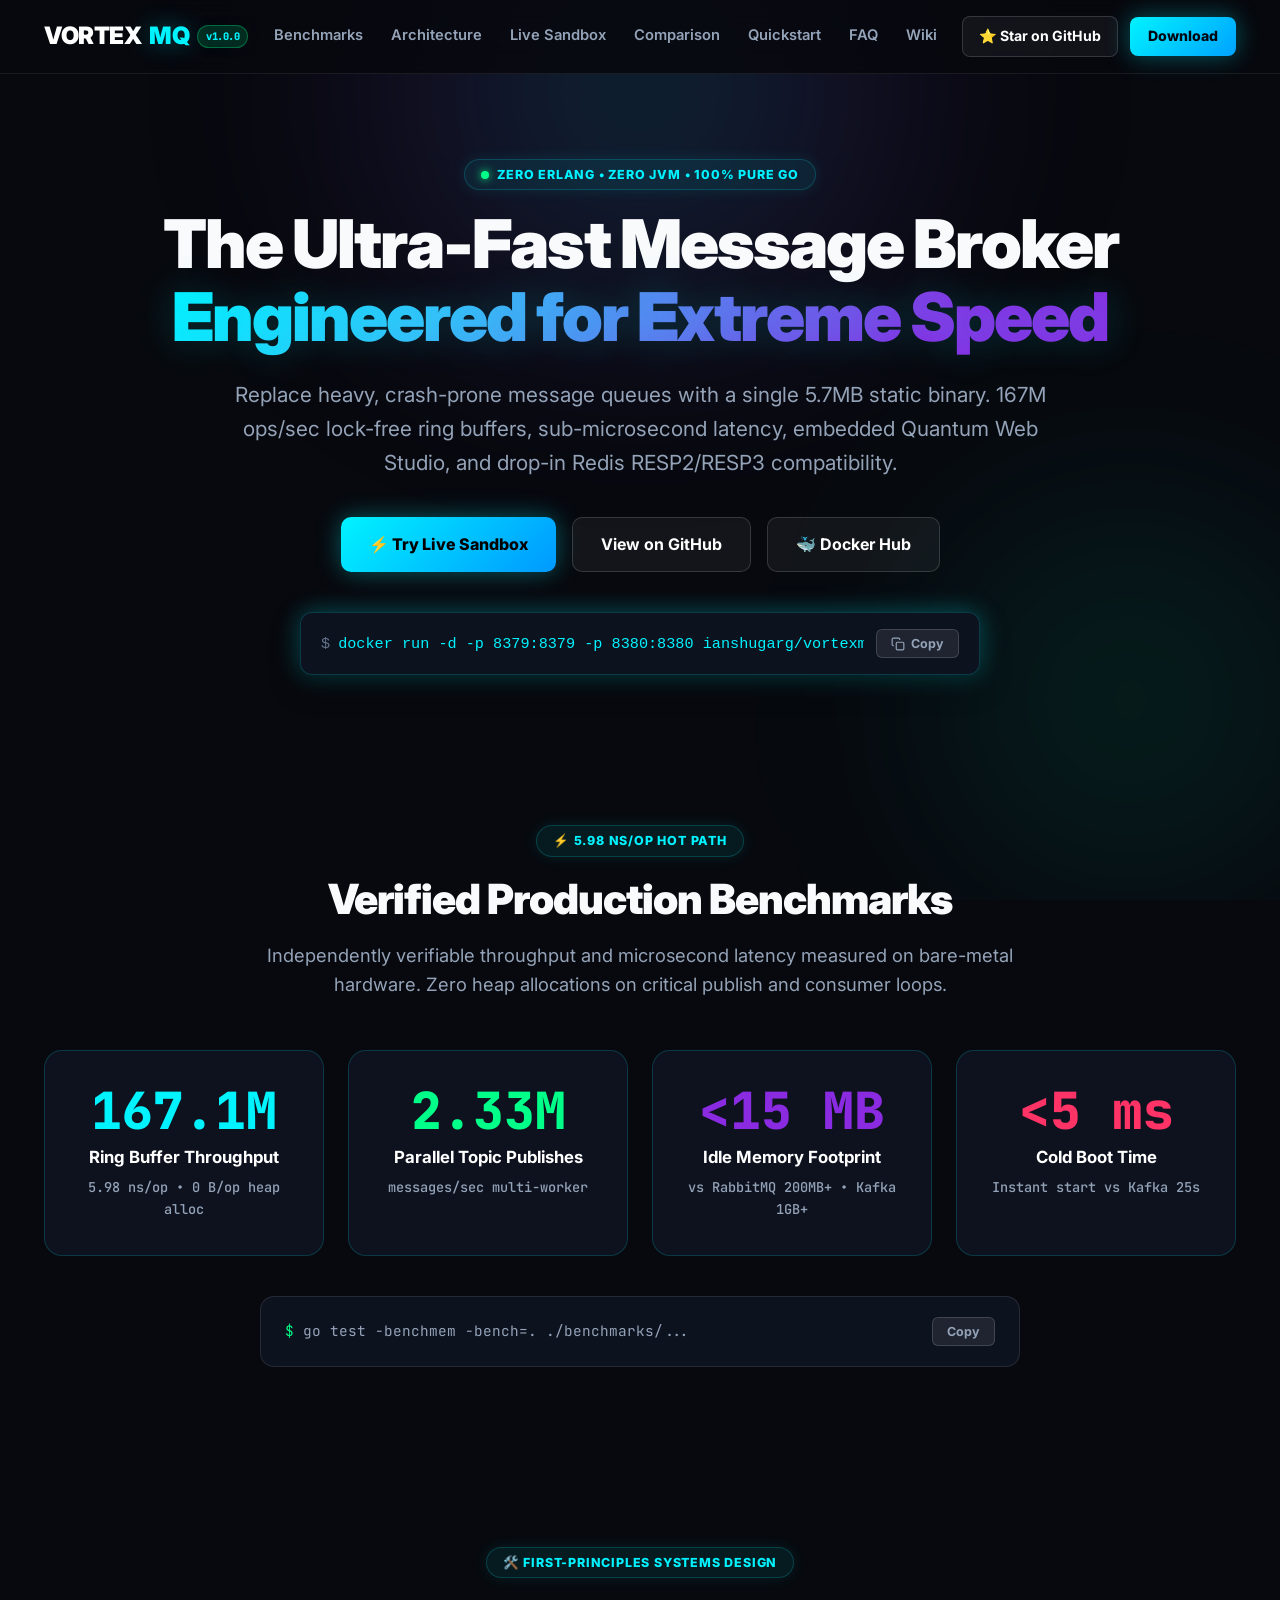
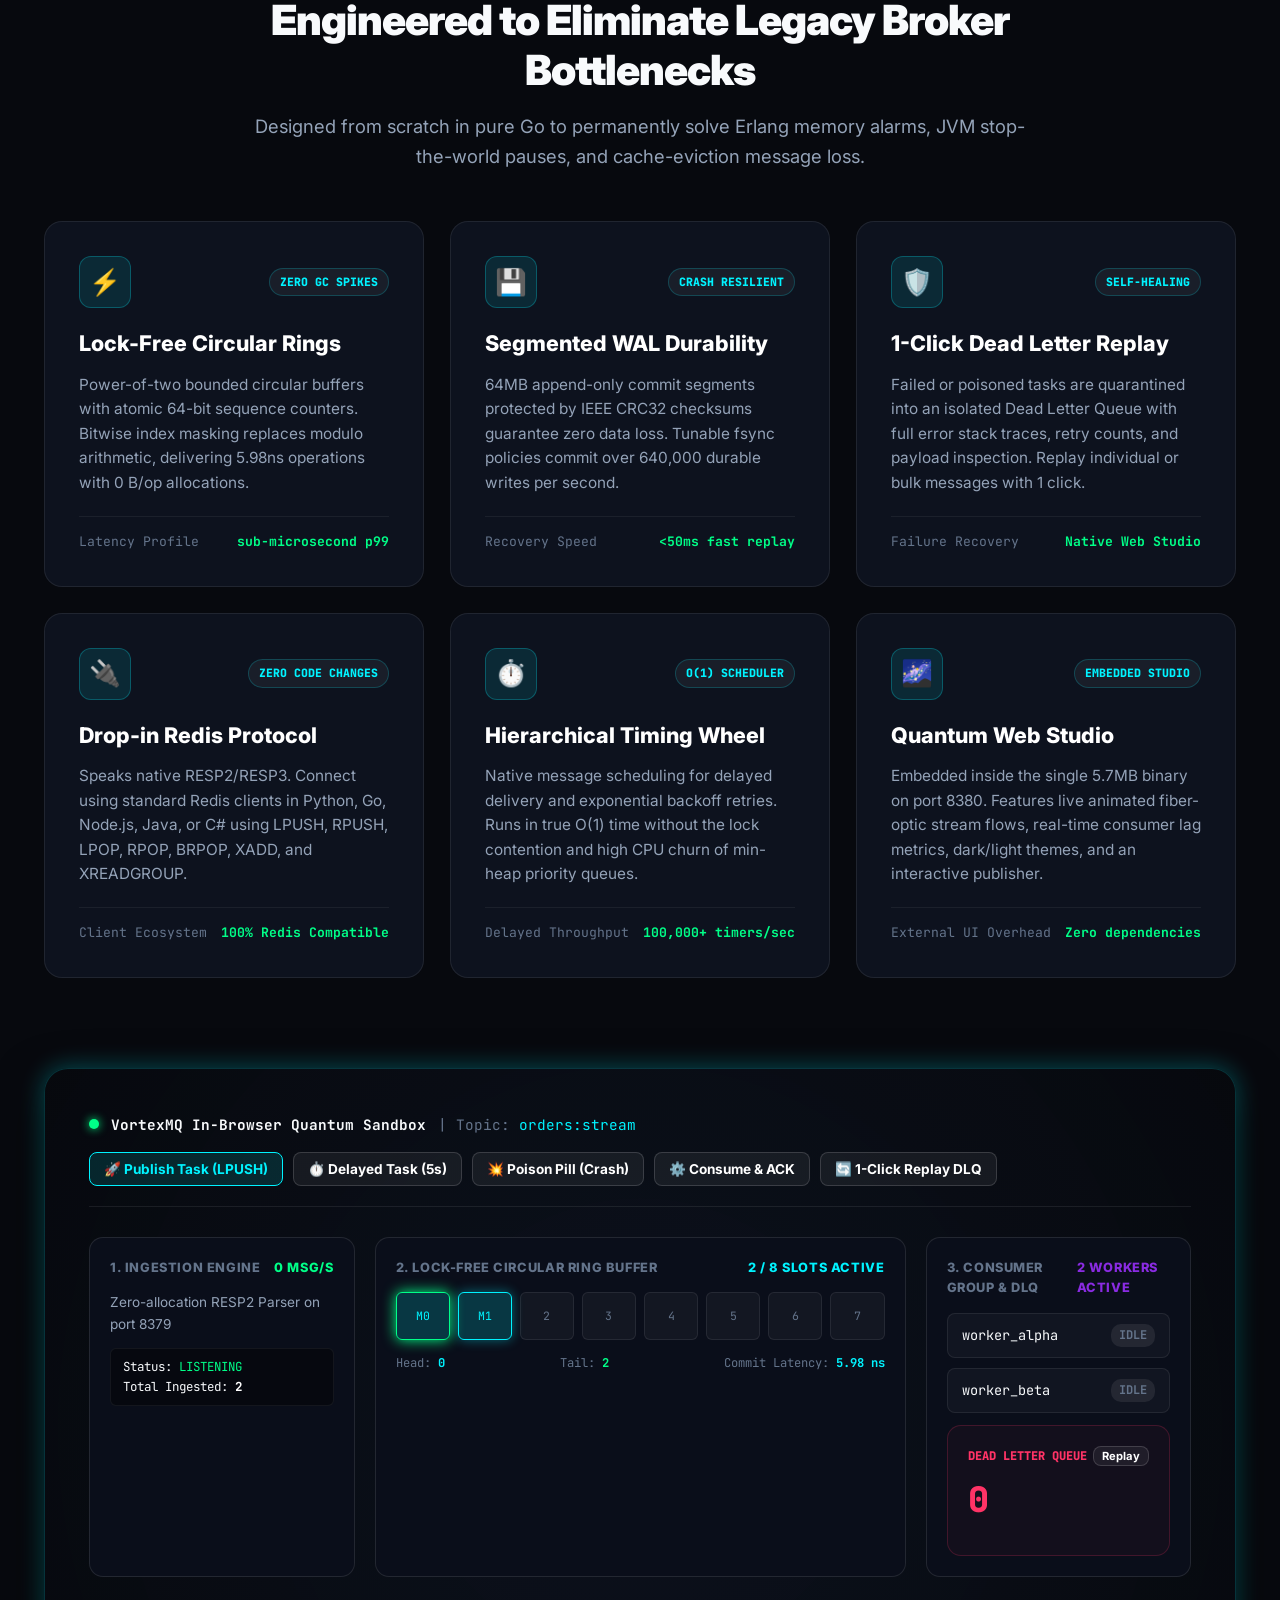
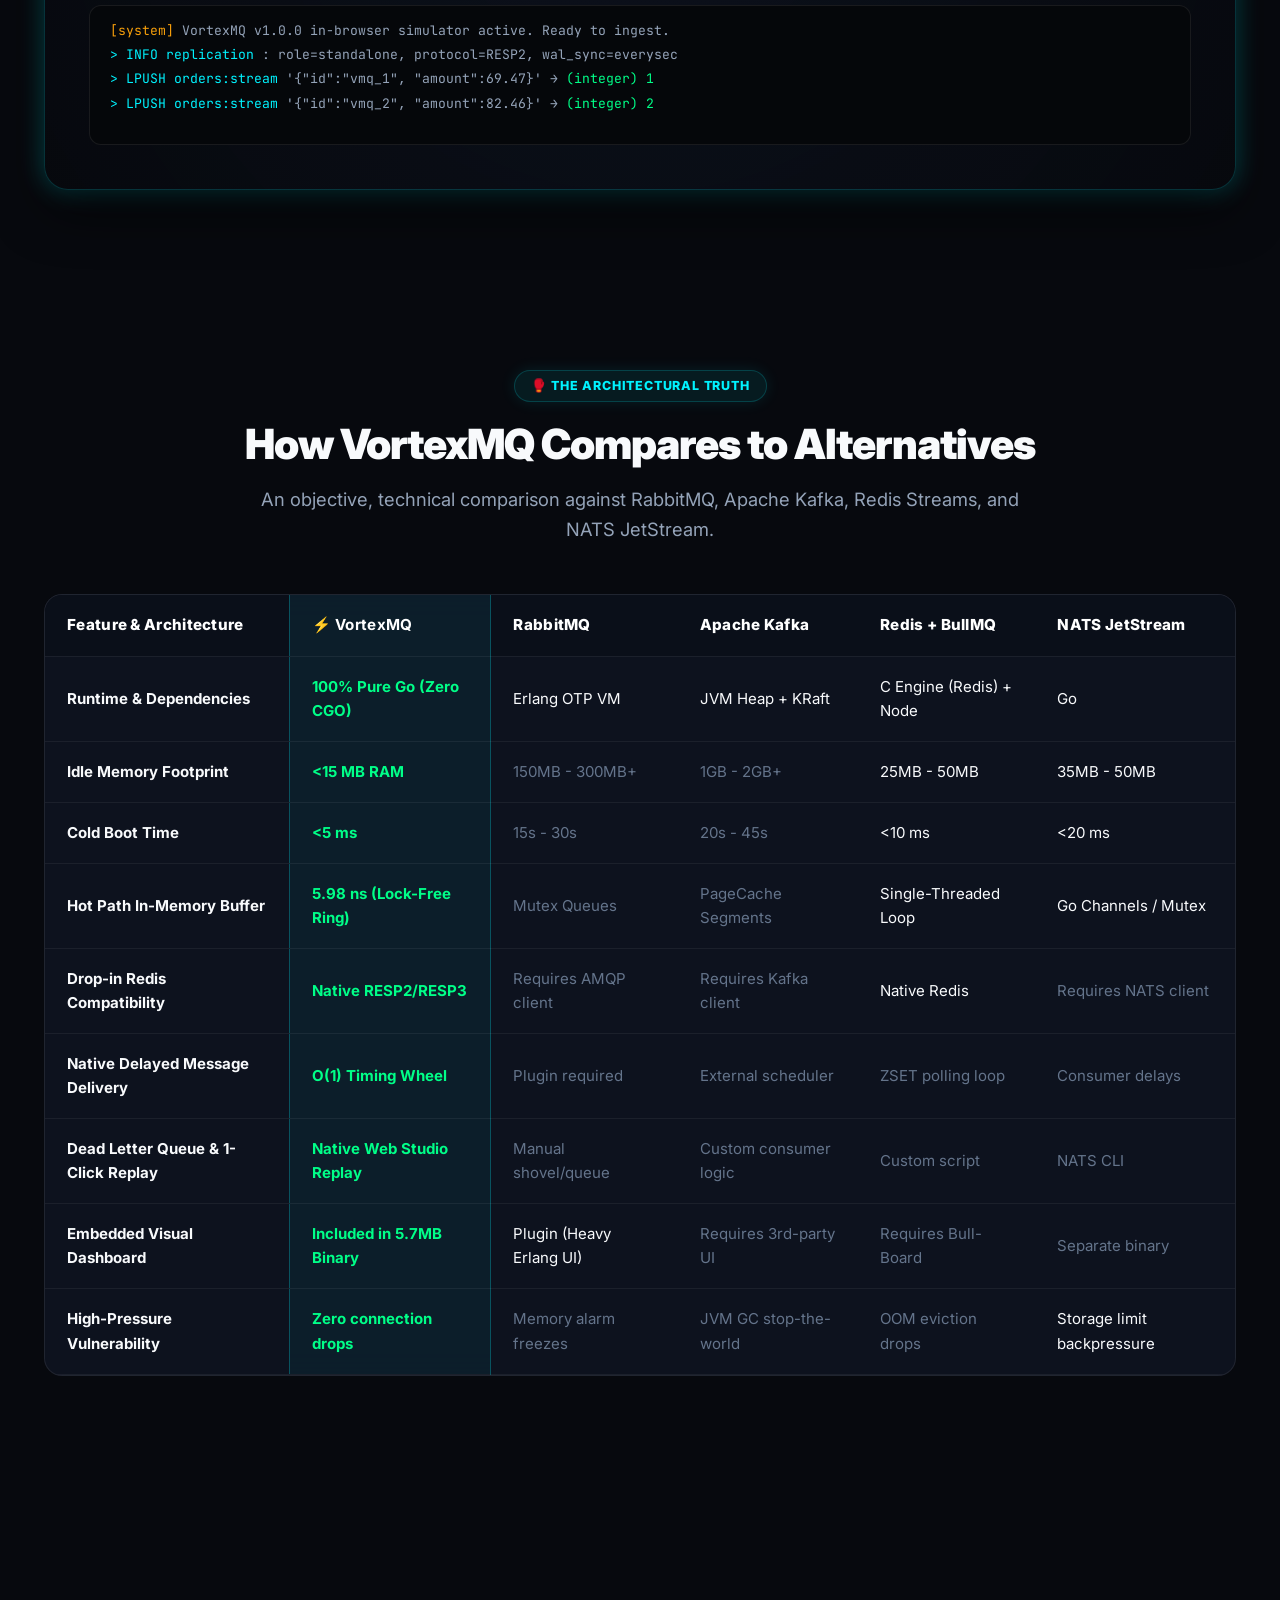
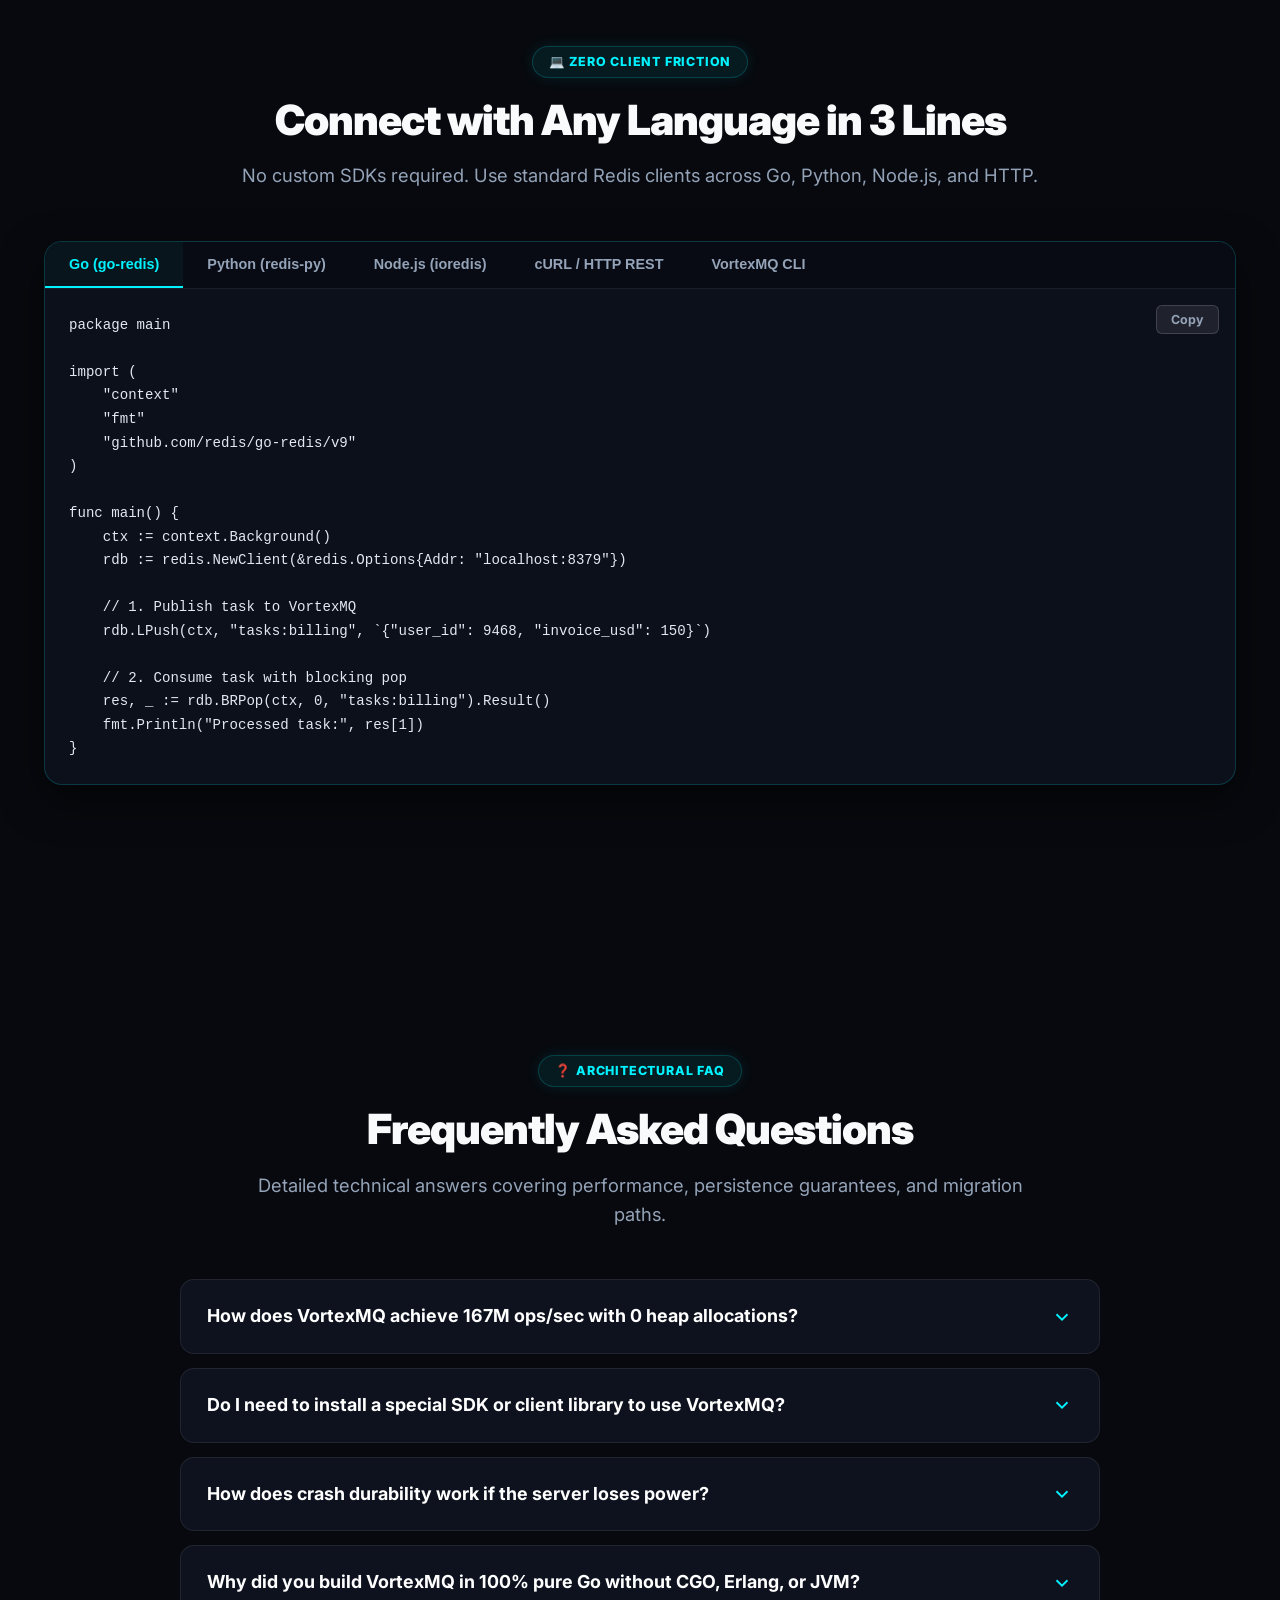
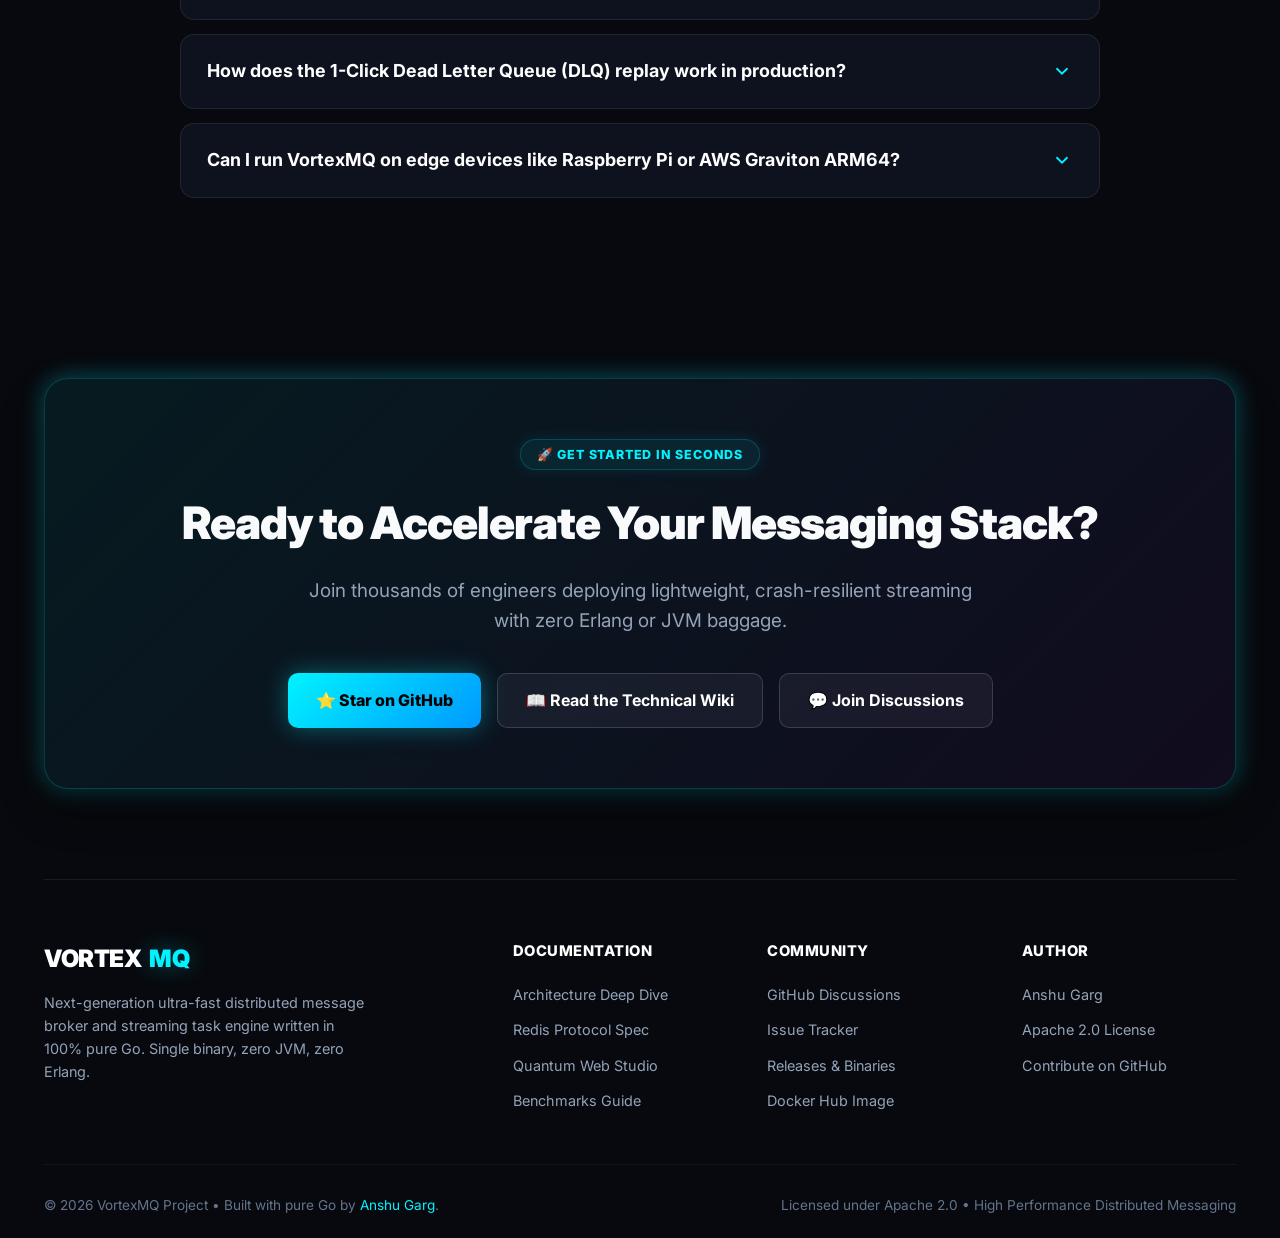
==== commit e118af55: "fix(mobile): strictly lock horizontal scroll on html and body, wrap ambient glows in fixed overflow " ====
--- a/web/landing/index.html
+++ b/web/landing/index.html
@@ -131,48 +131,69 @@
         }
 
         * { margin: 0; padding: 0; box-sizing: border-box; }
-        html { scroll-behavior: smooth; }
+        html {
+            scroll-behavior: smooth;
+            overflow-x: hidden !important;
+            width: 100% !important;
+            max-width: 100% !important;
+        }
         body {
             background-color: var(--bg-color);
             color: var(--text-main);
             font-family: var(--font-sans);
             line-height: 1.6;
-            overflow-x: hidden;
+            overflow-x: hidden !important;
+            width: 100% !important;
+            max-width: 100% !important;
+            position: relative;
             -webkit-font-smoothing: antialiased;
         }
 
-        /* Ambient Glow Backgrounds */
+        /* Ambient Glow Backgrounds Container - guarantees zero horizontal scroll */
+        .ambient-wrapper {
+            position: fixed;
+            top: 0;
+            left: 0;
+            width: 100%;
+            height: 100%;
+            overflow: hidden;
+            pointer-events: none;
+            z-index: 0;
+        }
+
         .ambient-glow {
             position: absolute;
             top: -160px;
             left: 50%;
             transform: translateX(-50%);
-            width: 1000px;
-            height: 600px;
+            width: 800px;
+            height: 500px;
+            max-width: 100vw;
             background: radial-gradient(circle, rgba(0, 243, 255, 0.18) 0%, rgba(138, 43, 226, 0.12) 45%, transparent 75%);
             filter: blur(100px);
             pointer-events: none;
-            z-index: 0;
         }
 
         .ambient-glow-secondary {
             position: absolute;
-            top: 1400px;
-            right: -200px;
-            width: 600px;
-            height: 600px;
+            top: 50%;
+            right: -100px;
+            width: 500px;
+            height: 500px;
+            max-width: 100vw;
             background: radial-gradient(circle, rgba(0, 255, 136, 0.1) 0%, rgba(0, 243, 255, 0.05) 50%, transparent 80%);
             filter: blur(90px);
             pointer-events: none;
-            z-index: 0;
         }
 
         .container {
             max-width: 1240px;
+            width: 100%;
             margin: 0 auto;
             padding: 0 24px;
             position: relative;
             z-index: 1;
+            box-sizing: border-box;
         }
 
         /* SUPPRESS SCROLLBAR TRACKS EVERYWHERE */
@@ -356,22 +377,17 @@
         /* Mobile Navigation Drawer */
         .mobile-drawer {
             display: none;
-            max-height: 0;
-            overflow: hidden;
-            background: rgba(7, 9, 14, 0.98);
-            backdrop-filter: blur(24px);
-            -webkit-backdrop-filter: blur(24px);
+            width: 100%;
+            background: #080c14;
             border-bottom: 1px solid var(--border-color);
-            transition: max-height 0.35s ease, padding 0.35s ease;
-            padding: 0 20px;
-            box-shadow: 0 20px 40px rgba(0, 0, 0, 0.8);
+            padding: 16px 20px 24px;
+            box-shadow: 0 20px 40px rgba(0, 0, 0, 0.9);
+            box-sizing: border-box;
         }
         .mobile-drawer.open {
-            display: flex;
+            display: flex !important;
             flex-direction: column;
-            gap: 16px;
-            max-height: 520px;
-            padding: 16px 20px 24px;
+            gap: 14px;
         }
         .mobile-nav {
             display: flex;
@@ -952,7 +968,12 @@
 
         /* COMPARISON MATRIX TABLE */
         .table-responsive {
-            overflow-x: auto;
+            width: 100% !important;
+            max-width: 100% !important;
+            display: block !important;
+            overflow-x: auto !important;
+            -webkit-overflow-scrolling: touch;
+            box-sizing: border-box;
             border-radius: 18px;
             border: 1px solid rgba(255, 255, 255, 0.08);
             background: var(--bg-card);
@@ -1475,13 +1496,15 @@
     </style>
 </head>
 <body>
-    <div class="ambient-glow"></div>
-    <div class="ambient-glow-secondary"></div>
+    <div class="ambient-wrapper">
+        <div class="ambient-glow"></div>
+        <div class="ambient-glow-secondary"></div>
+    </div>
 
     <!-- SITE-WIDE FULL-WIDTH HEADER -->
     <header class="site-header">
         <div class="header-container">
-            <a href="#" class="logo">
+            <a href="https://garganshu9468.github.io/vortexmq/" class="logo">
                 VORTEX<span>MQ</span>
                 <span class="logo-badge">v1.0.0</span>
             </a>
@@ -1502,7 +1525,7 @@
                     Download
                 </a>
                 <!-- Mobile Hamburger Button -->
-                <button class="hamburger-btn" id="hamburgerBtn" aria-label="Toggle navigation menu" onclick="toggleMobileMenu()">
+                <button type="button" class="hamburger-btn" id="hamburgerBtn" aria-label="Toggle navigation menu" onclick="toggleMobileMenu()">
                     <span></span>
                     <span></span>
                     <span></span>
@@ -2152,6 +2175,25 @@
             if (drawer) drawer.classList.remove('open');
         }
 
+        document.addEventListener('DOMContentLoaded', () => {
+            const btn = document.getElementById('hamburgerBtn');
+            if (btn) {
+                btn.addEventListener('click', (e) => {
+                    e.stopPropagation();
+                    toggleMobileMenu();
+                });
+            }
+            document.addEventListener('click', (e) => {
+                const drawer = document.getElementById('mobileDrawer');
+                const btn = document.getElementById('hamburgerBtn');
+                if (drawer && drawer.classList.contains('open')) {
+                    if (!drawer.contains(e.target) && !btn.contains(e.target)) {
+                        closeMobileMenu();
+                    }
+                }
+            });
+        });
+
         // Snippet copy helper
         function copySnippet(elementId, btn) {
             const text = document.getElementById(elementId).innerText;
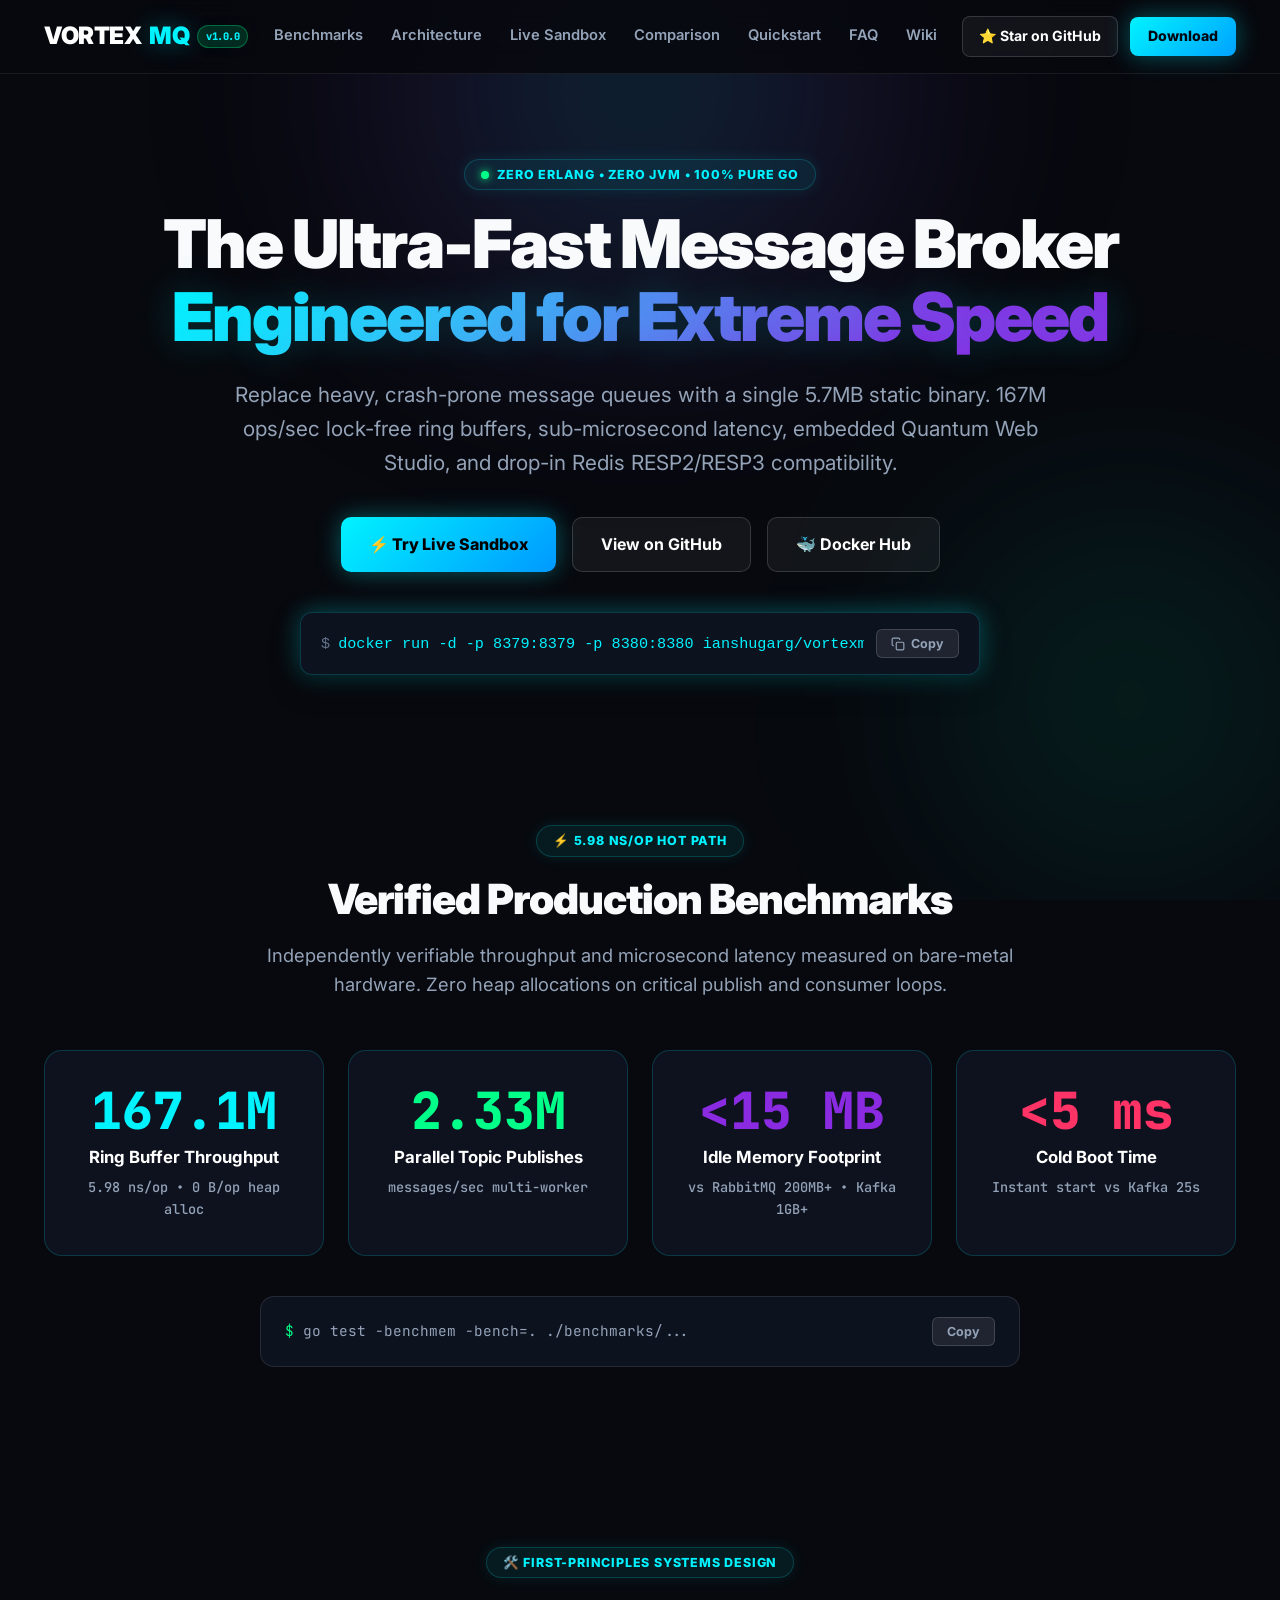
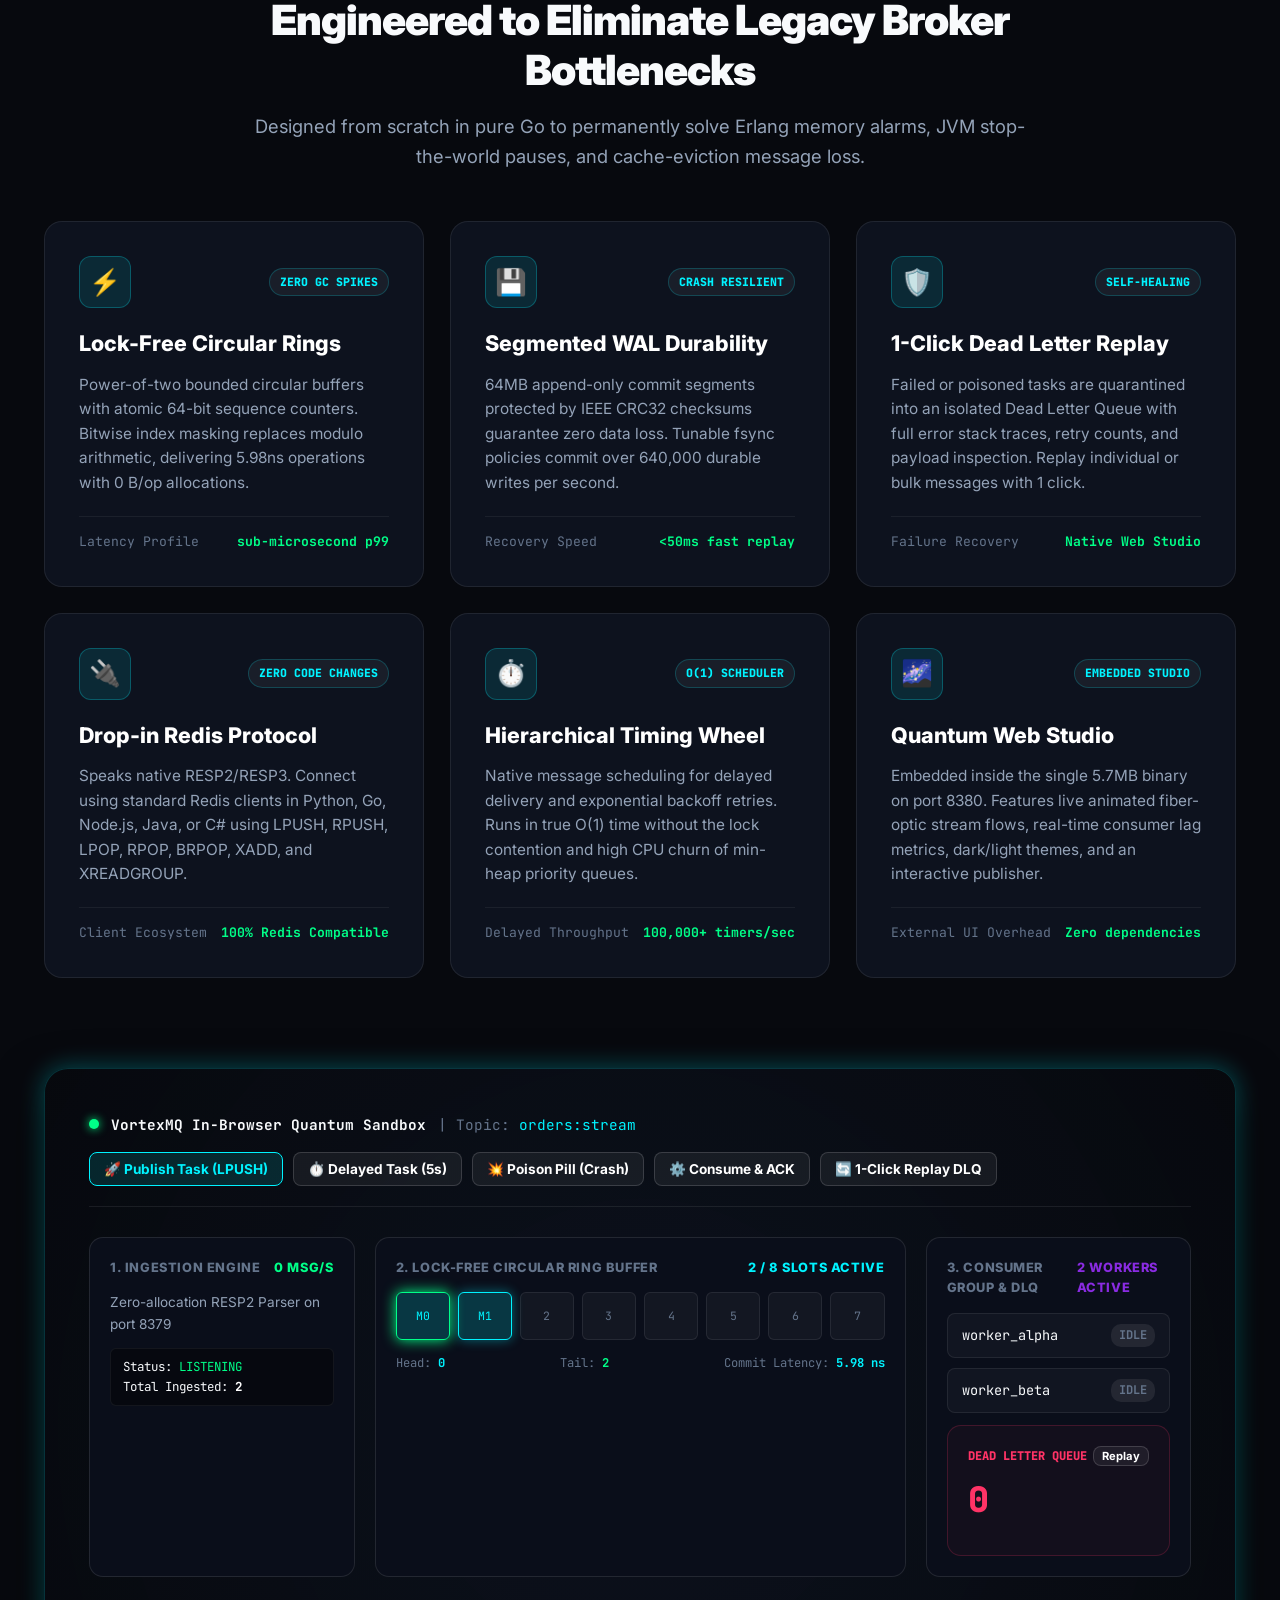
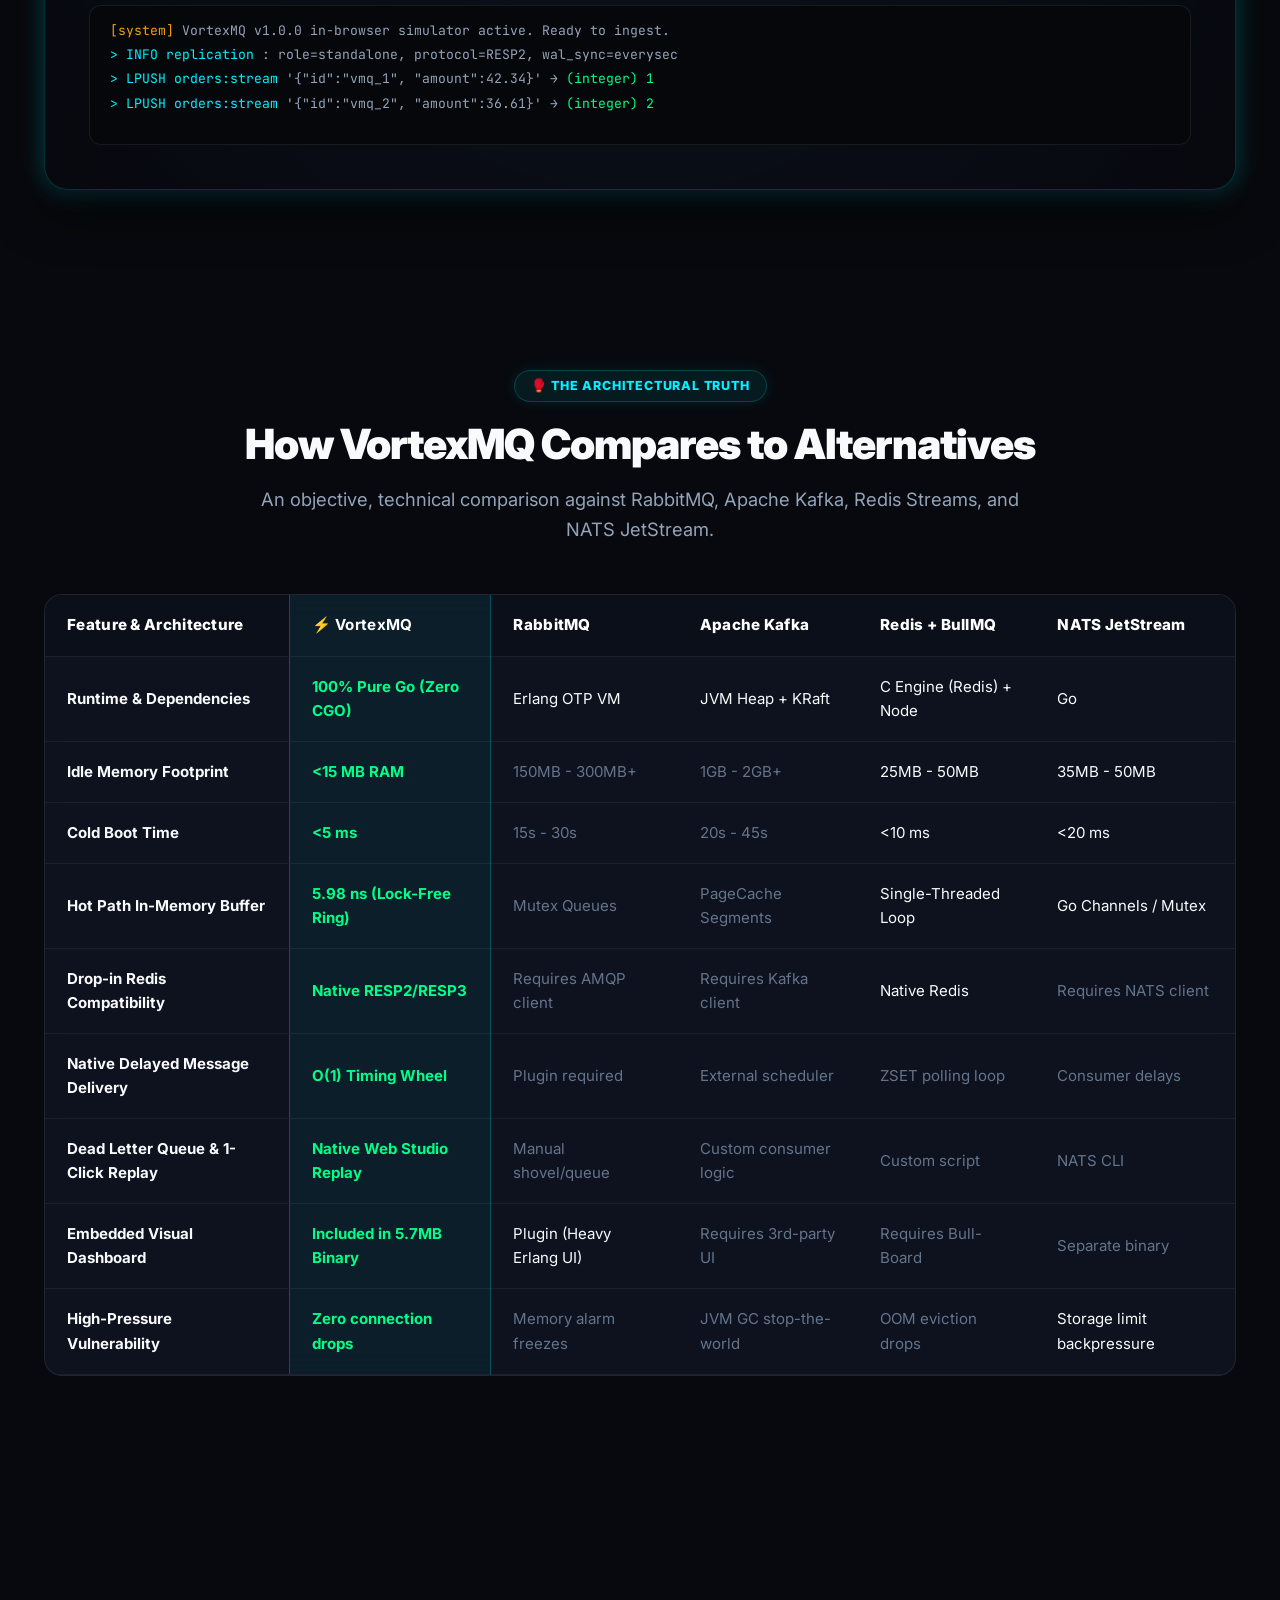
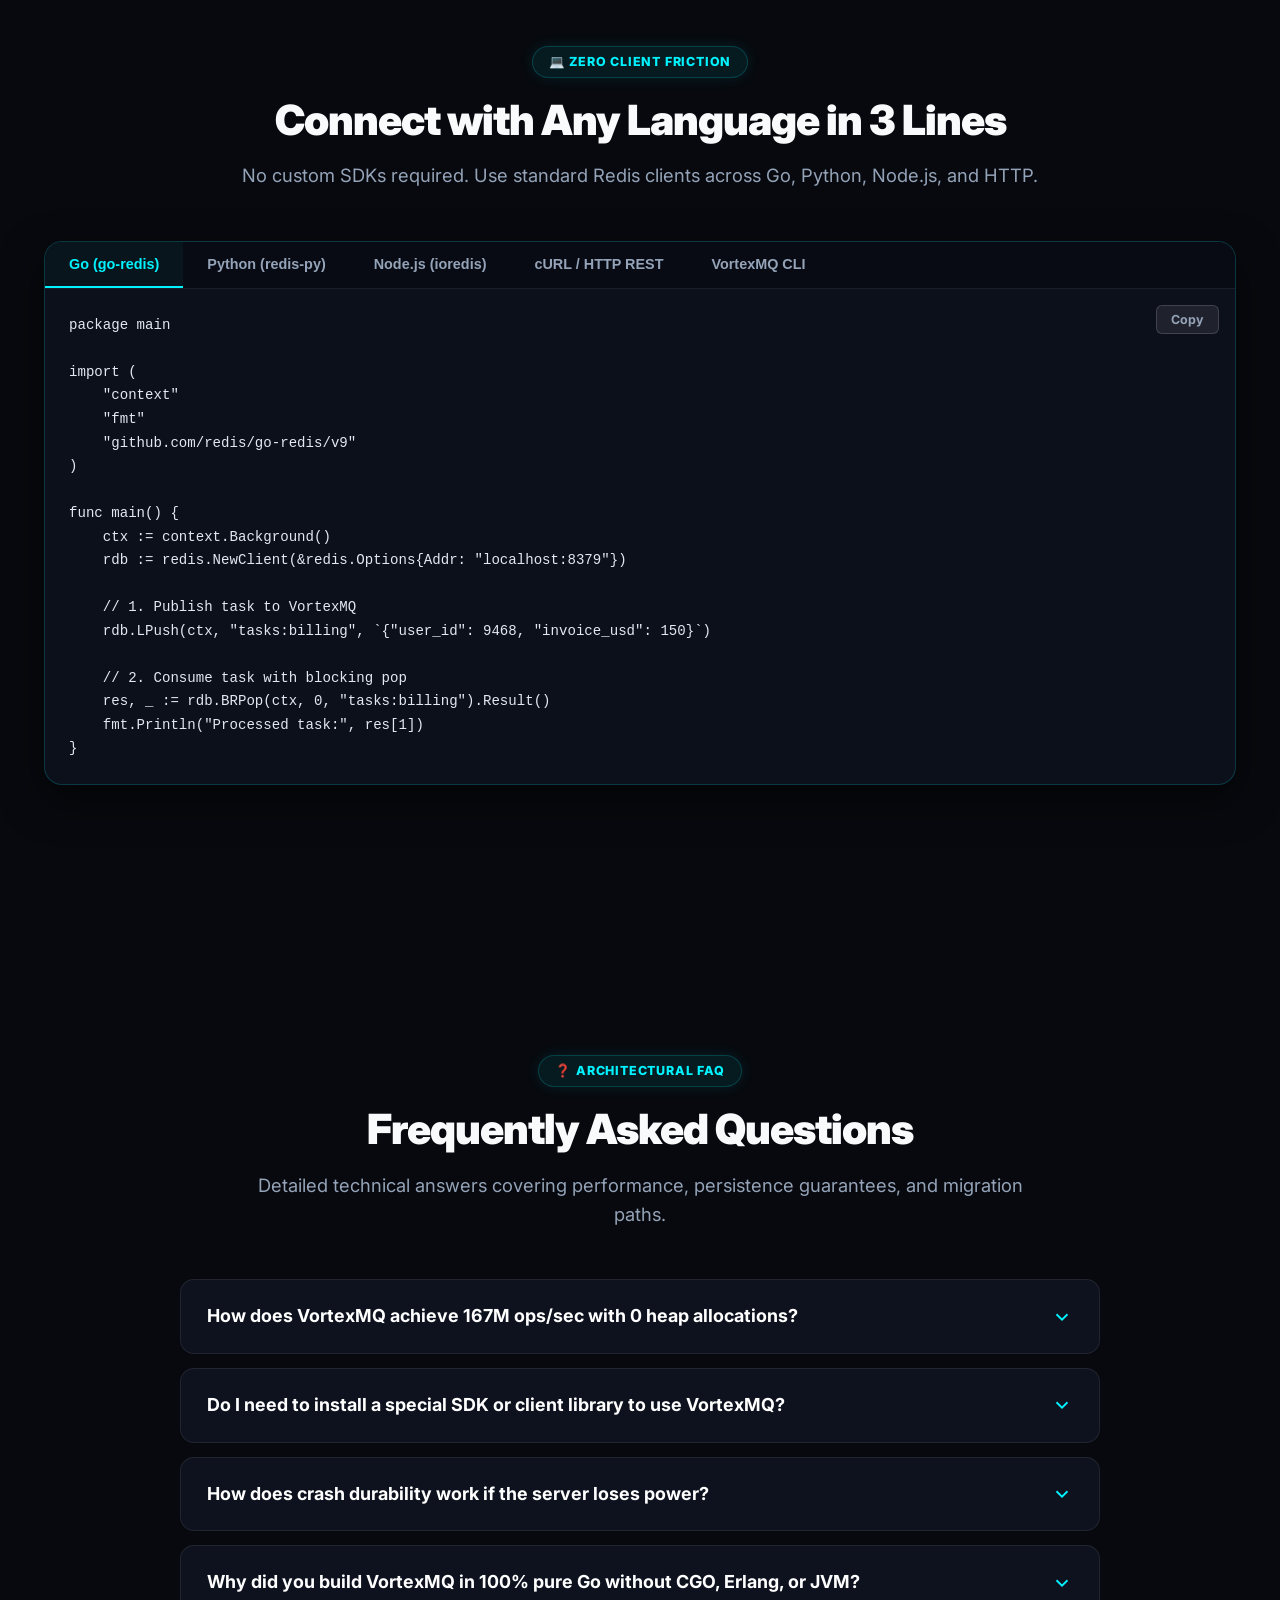
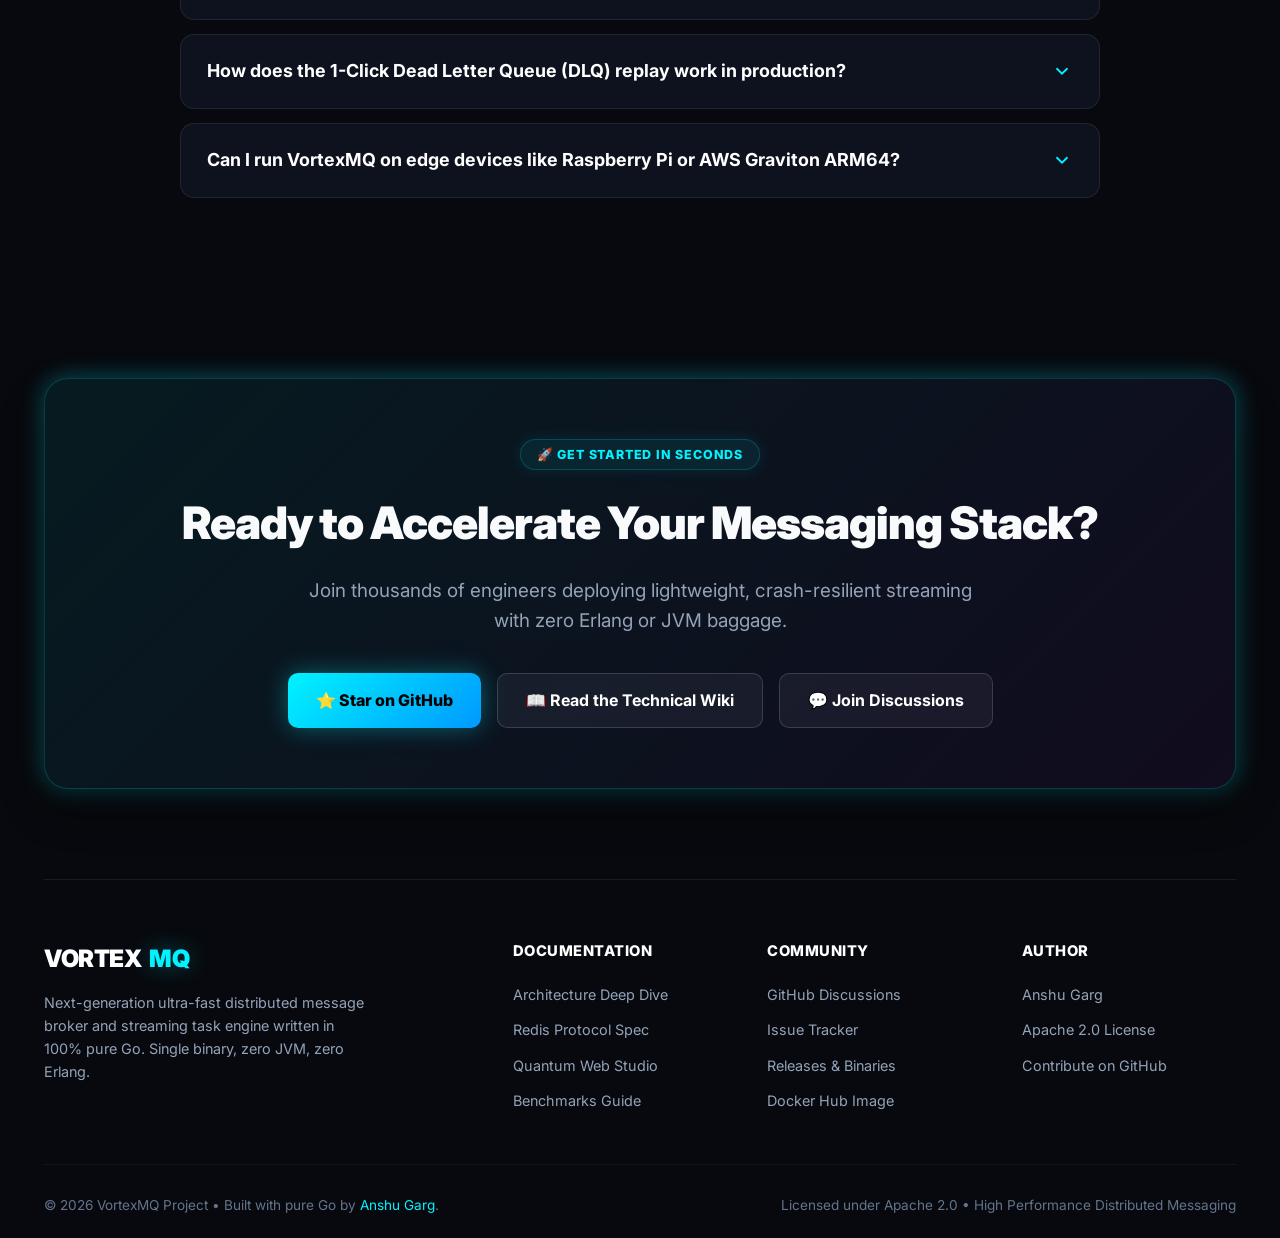
==== commit 4dc30b17: "fix(mobile): resolve hamburger toggle, eliminate horizontal scroll, and convert copy buttons into co" ====
--- a/web/landing/index.html
+++ b/web/landing/index.html
@@ -1279,22 +1279,25 @@
 
             /* Command Box */
             .cmd-box {
-                flex-direction: column;
-                align-items: stretch;
+                flex-direction: row;
+                align-items: center;
+                justify-content: space-between;
                 padding: 12px 14px;
-                gap: 10px;
+                gap: 8px;
             }
             .cmd-box code {
-                font-size: 0.76rem;
-                padding-bottom: 4px;
+                font-size: 0.74rem;
                 overflow-x: auto;
+                white-space: nowrap;
+                flex: 1;
+                min-width: 0;
             }
             .btn-copy {
                 margin-left: 0;
-                width: 100%;
-                justify-content: center;
-                padding: 8px 12px;
-                font-size: 0.78rem;
+                width: auto !important;
+                padding: 4px 10px;
+                font-size: 0.72rem;
+                flex-shrink: 0;
             }
 
             /* Section Headers */
@@ -1335,13 +1338,23 @@
             }
 
             .bench-terminal {
-                flex-direction: column;
-                align-items: stretch;
-                gap: 10px;
-                padding: 14px;
-                font-size: 0.76rem;
-            }
-            .bench-terminal .btn-copy { width: 100%; }
+                flex-direction: row;
+                align-items: center;
+                justify-content: space-between;
+                gap: 8px;
+                padding: 12px 14px;
+                font-size: 0.75rem;
+            }
+            .bench-terminal div {
+                flex: 1;
+                min-width: 0;
+                overflow-x: auto;
+                white-space: nowrap;
+            }
+            .bench-terminal .btn-copy {
+                width: auto !important;
+                flex-shrink: 0;
+            }
 
             /* Architecture Features: Compact Mobile Cards */
             .features-grid {
@@ -1525,7 +1538,7 @@
                     Download
                 </a>
                 <!-- Mobile Hamburger Button -->
-                <button type="button" class="hamburger-btn" id="hamburgerBtn" aria-label="Toggle navigation menu" onclick="toggleMobileMenu()">
+                <button type="button" class="hamburger-btn" id="hamburgerBtn" aria-label="Toggle navigation menu" onclick="toggleMobileMenu(event)">
                     <span></span>
                     <span></span>
                     <span></span>
@@ -2160,12 +2173,13 @@
 
     <!-- Interactive In-Browser Sandbox Script -->
     <script>
-        // Mobile Hamburger Menu Drawer Toggle
-        function toggleMobileMenu() {
+        function toggleMobileMenu(e) {
+            if (e) e.stopPropagation();
             const btn = document.getElementById('hamburgerBtn');
             const drawer = document.getElementById('mobileDrawer');
-            if (btn) btn.classList.toggle('open');
-            if (drawer) drawer.classList.toggle('open');
+            if (!btn || !drawer) return;
+            btn.classList.toggle('open');
+            drawer.classList.toggle('open');
         }
 
         function closeMobileMenu() {
@@ -2175,23 +2189,14 @@
             if (drawer) drawer.classList.remove('open');
         }
 
-        document.addEventListener('DOMContentLoaded', () => {
+        document.addEventListener('click', (e) => {
+            const drawer = document.getElementById('mobileDrawer');
             const btn = document.getElementById('hamburgerBtn');
-            if (btn) {
-                btn.addEventListener('click', (e) => {
-                    e.stopPropagation();
-                    toggleMobileMenu();
-                });
-            }
-            document.addEventListener('click', (e) => {
-                const drawer = document.getElementById('mobileDrawer');
-                const btn = document.getElementById('hamburgerBtn');
-                if (drawer && drawer.classList.contains('open')) {
-                    if (!drawer.contains(e.target) && !btn.contains(e.target)) {
-                        closeMobileMenu();
-                    }
+            if (drawer && drawer.classList.contains('open')) {
+                if (!drawer.contains(e.target) && !btn.contains(e.target)) {
+                    closeMobileMenu();
                 }
-            });
+            }
         });
 
         // Snippet copy helper
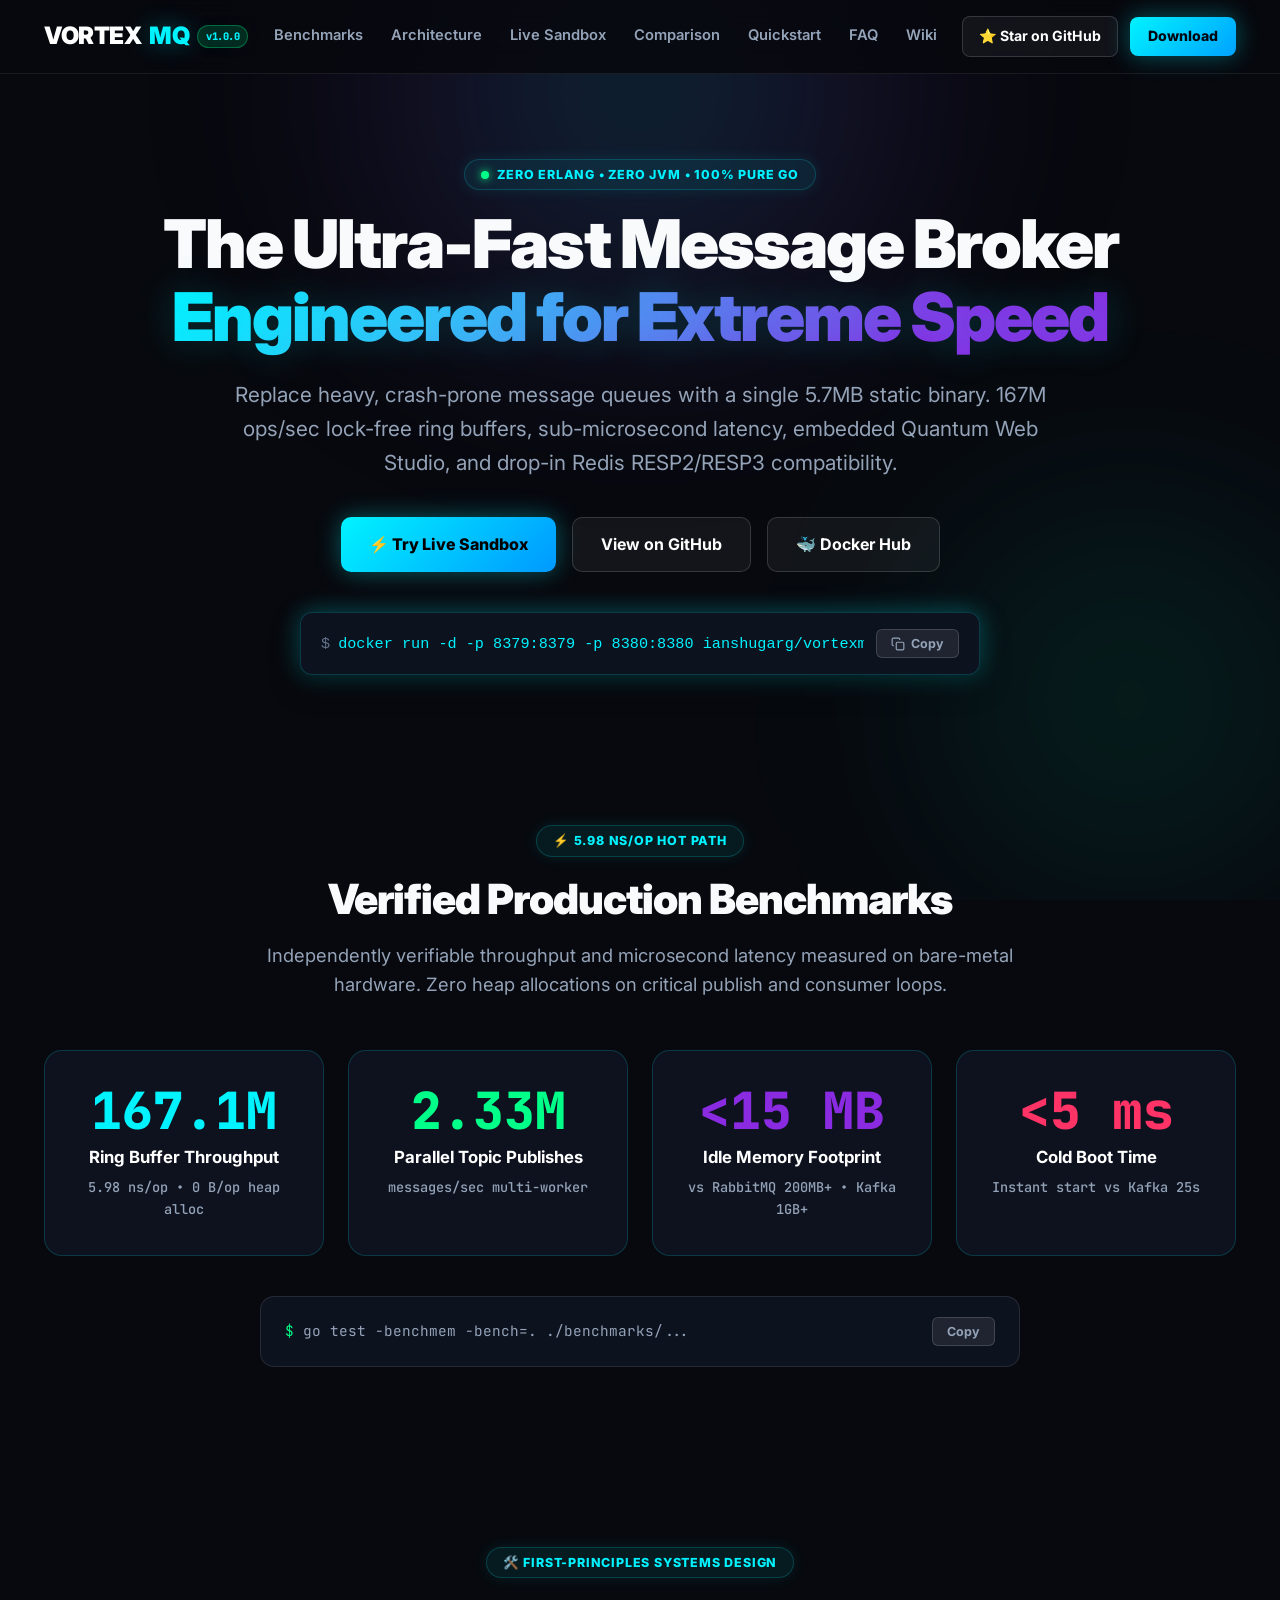
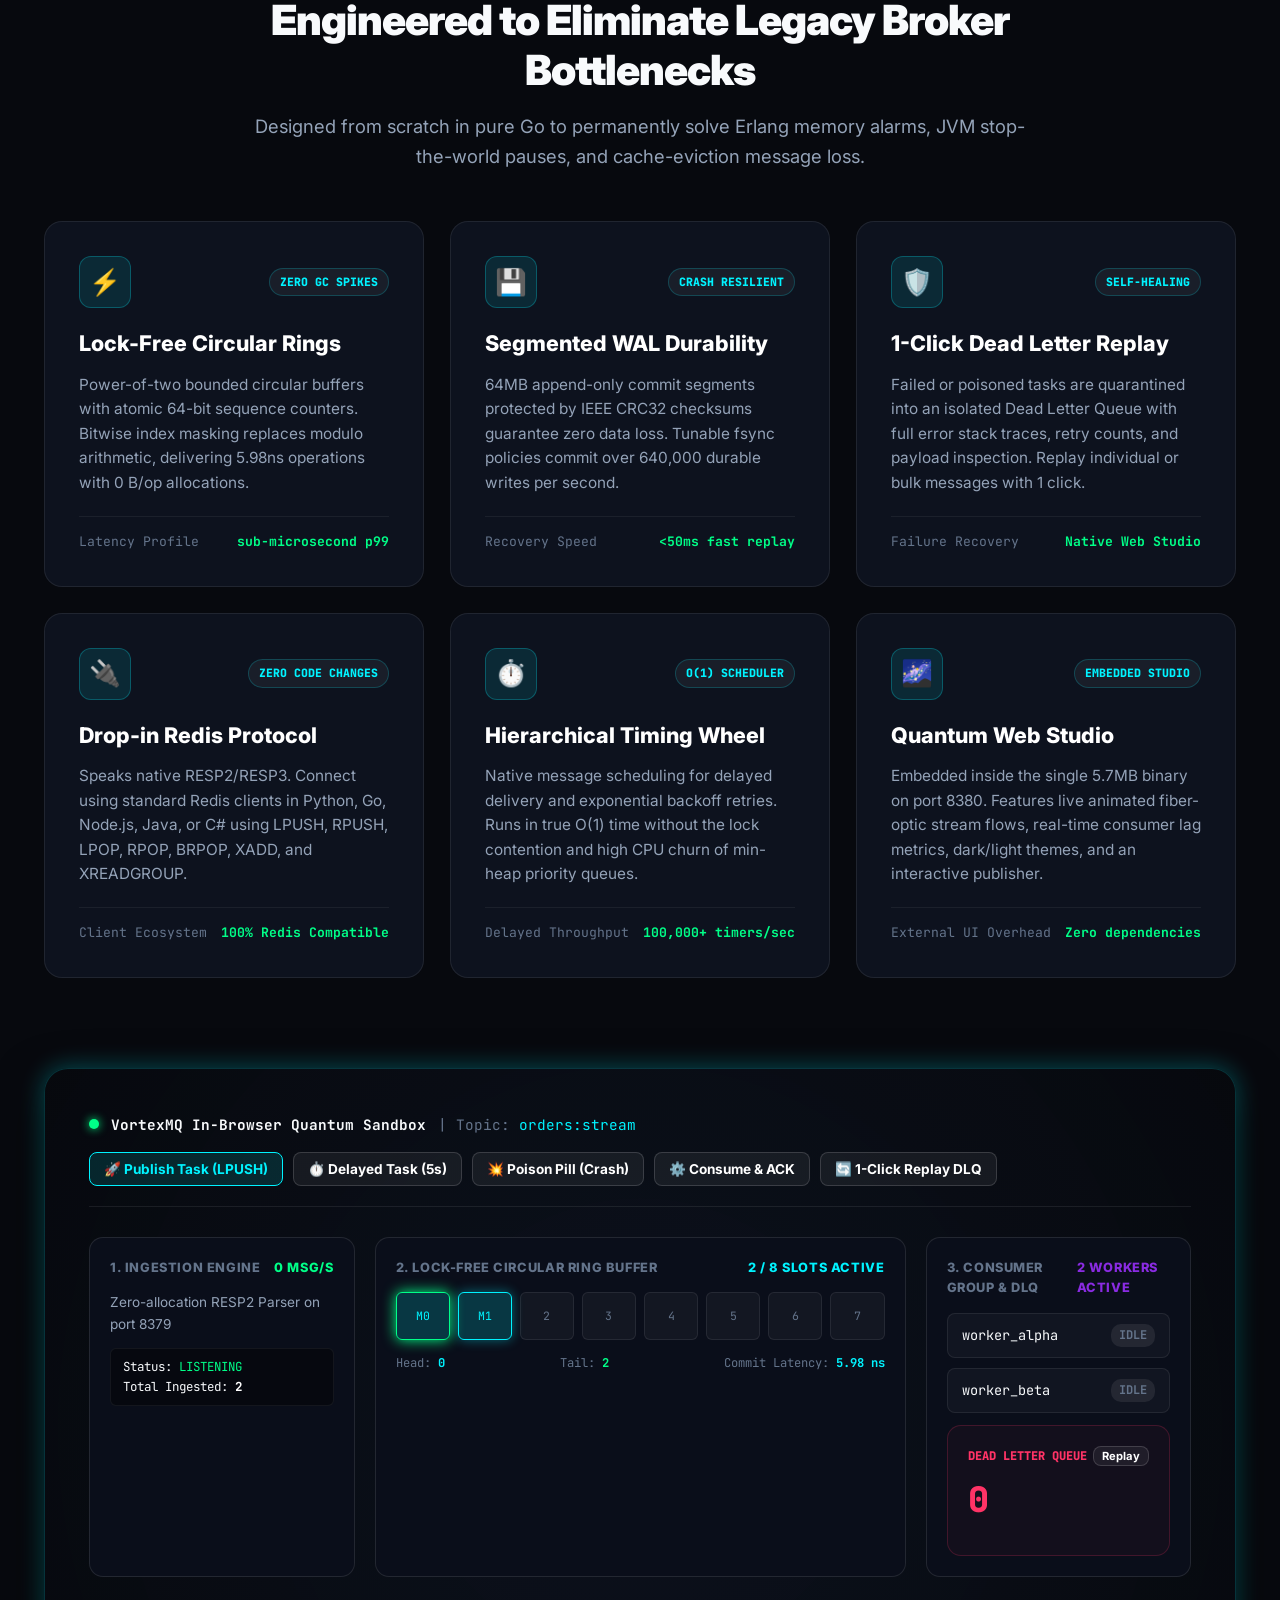
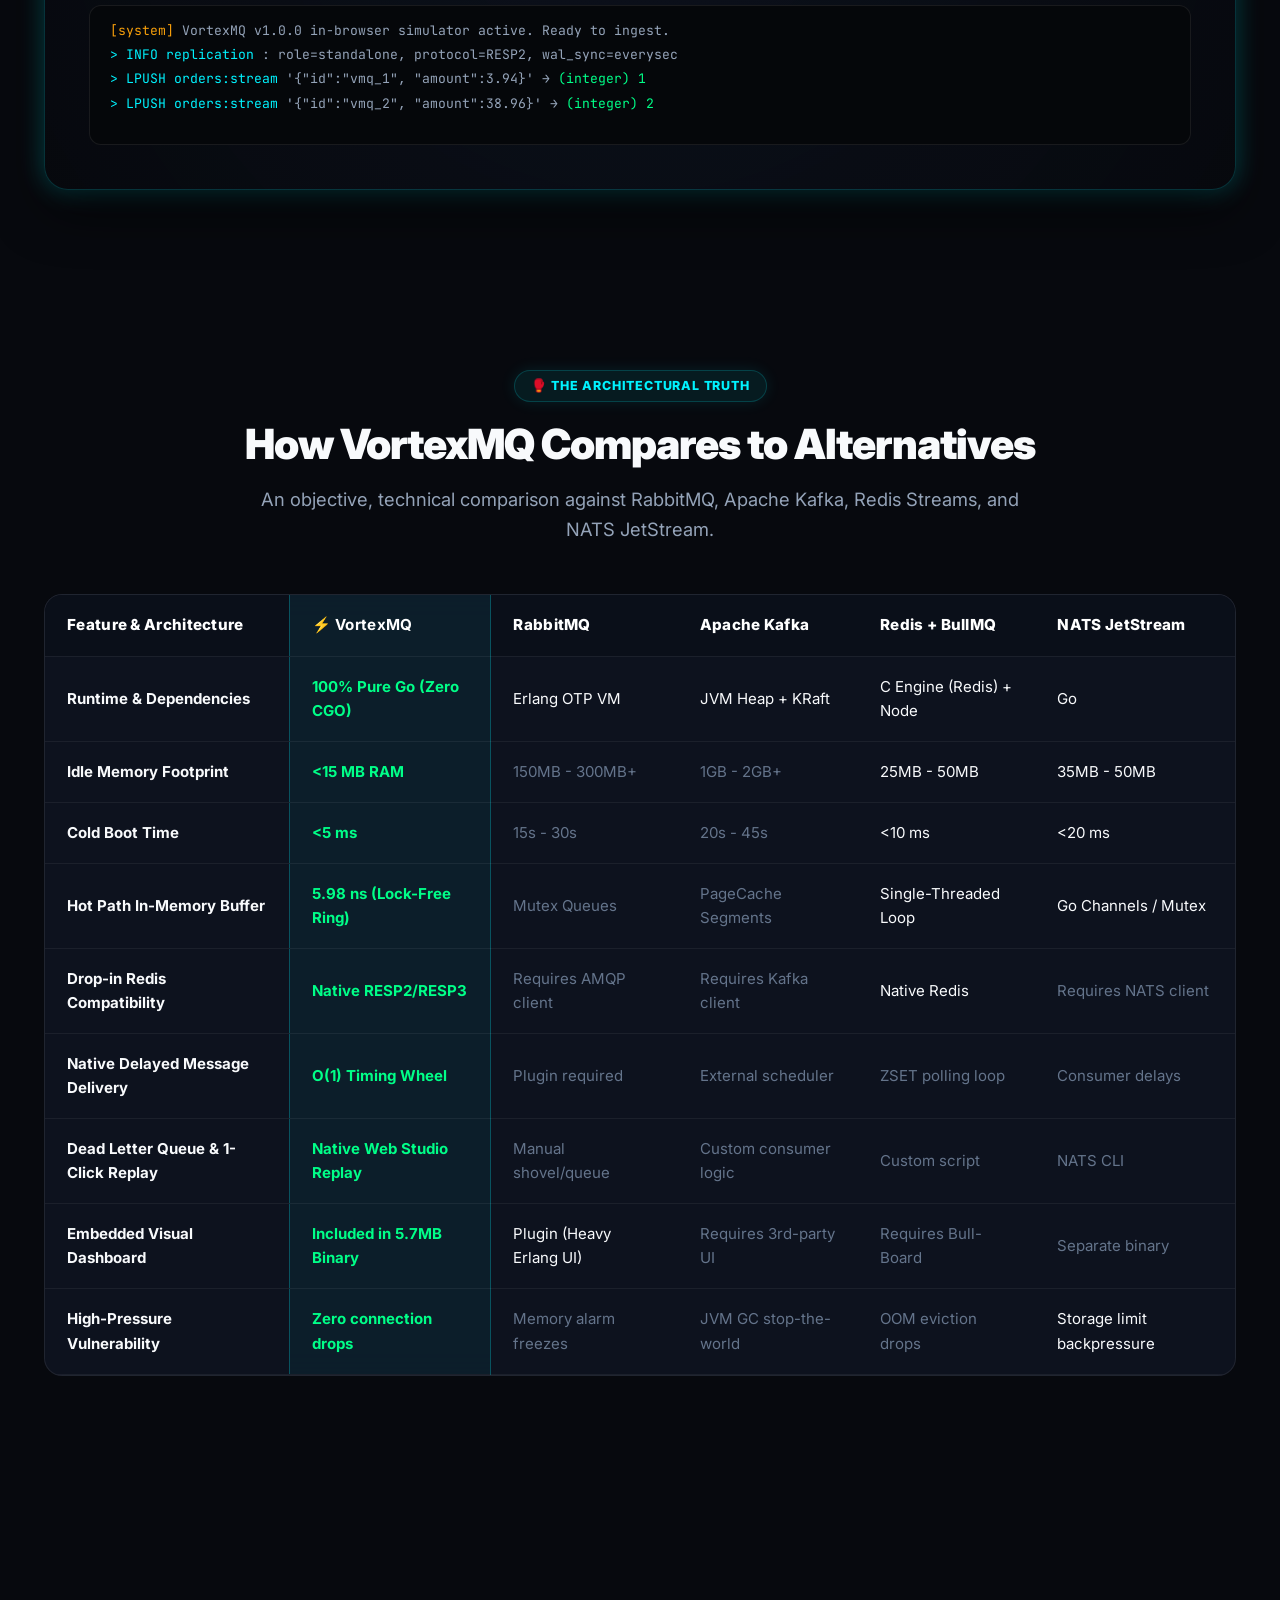
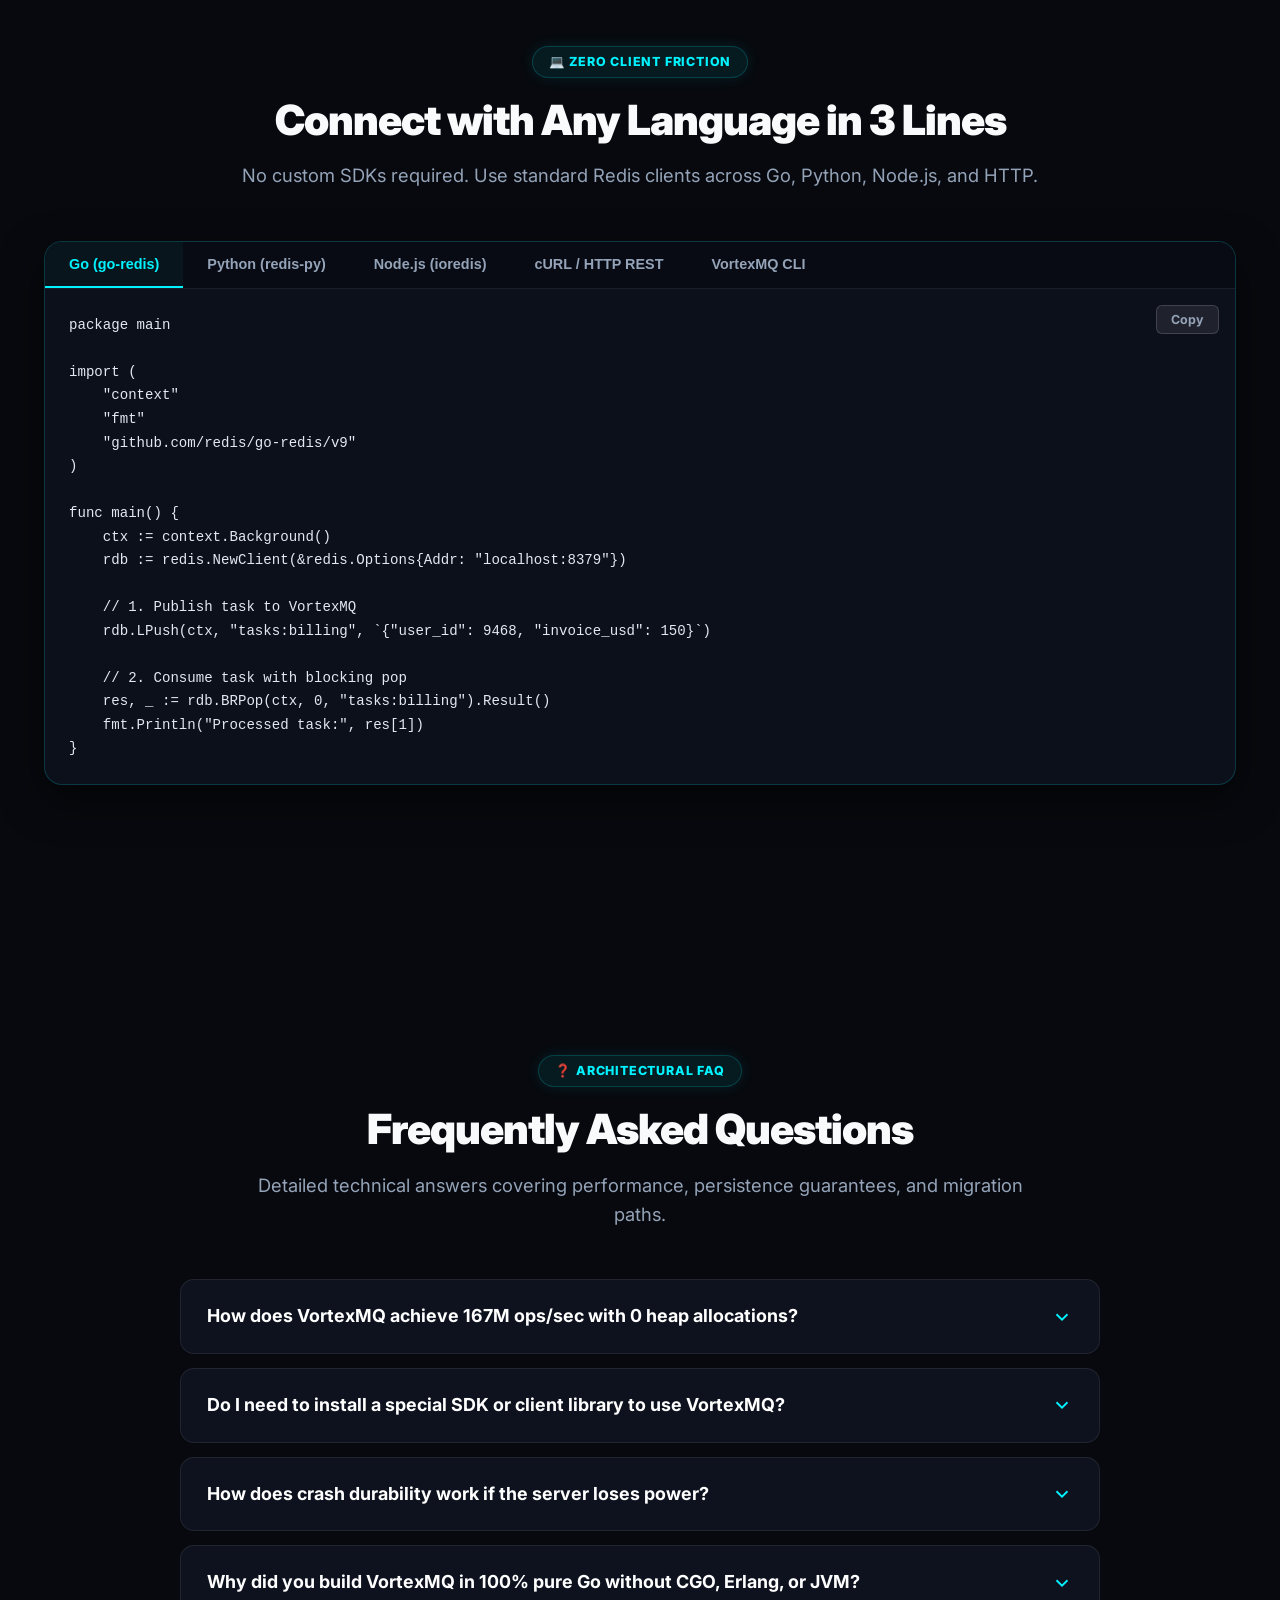
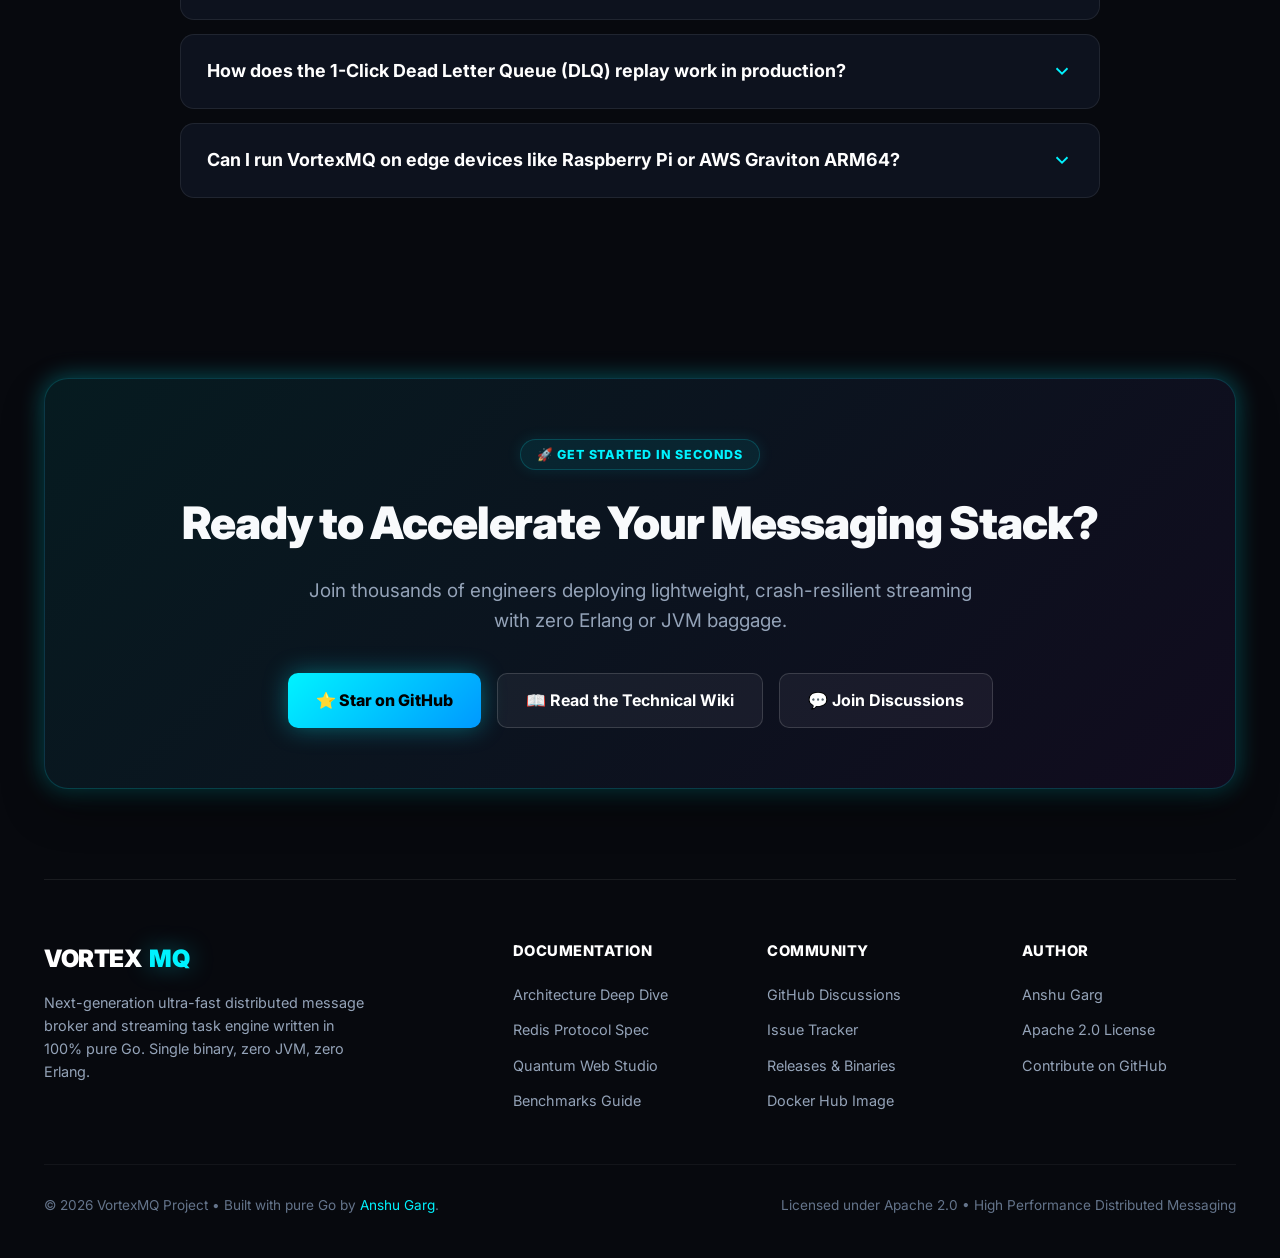
==== commit cb3bbf06: "fix(site): resolve favicon 404 with vector data URI & ICO fallback, add anchor scroll margin and gen" ====
--- a/web/landing/index.html
+++ b/web/landing/index.html
@@ -10,6 +10,10 @@
     <meta name="robots" content="index, follow">
     <meta name="theme-color" content="#07090e">
     <link rel="canonical" href="https://garganshu9468.github.io/vortexmq/">
+
+    <!-- Favicon: Inline Vector SVG + Fallback ICO -->
+    <link rel="icon" type="image/svg+xml" href="data:image/svg+xml,%3Csvg xmlns='http://www.w3.org/2000/svg' viewBox='0 0 32 32'%3E%3Crect width='32' height='32' rx='6' fill='%2307090e'/%3E%3Ccircle cx='16' cy='16' r='13' fill='none' stroke='%2300f3ff' stroke-width='2'/%3E%3Cpolygon points='16,8 23,16 16,24 9,16' fill='%2300f3ff'/%3E%3Ccircle cx='16' cy='16' r='4' fill='%238a2be2'/%3E%3C/svg%3E">
+    <link rel="alternate icon" type="image/x-icon" href="favicon.ico">
 
     <!-- Open Graph / Facebook -->
     <meta property="og:type" content="website">
@@ -606,7 +610,10 @@
             border-color: var(--accent-cyan);
         }
 
-        /* Benchmarks Section */
+        /* Sections & Anchors */
+        section[id] {
+            scroll-margin-top: 85px;
+        }
         .section-padding { padding: 90px 0; }
 
         .stats-grid {
@@ -1163,7 +1170,7 @@
         /* Footer */
         footer {
             border-top: 1px solid rgba(255, 255, 255, 0.08);
-            padding: 60px 0 40px;
+            padding: 60px 0 60px;
         }
 
         .footer-grid {
@@ -1498,7 +1505,10 @@
             }
 
             /* Footer */
-            footer { padding: 40px 0 30px; }
+            footer {
+                padding: 40px 0 100px;
+                padding-bottom: max(100px, env(safe-area-inset-bottom, 100px));
+            }
             .footer-grid { grid-template-columns: 1fr; gap: 28px; }
             .footer-bottom {
                 flex-direction: column;
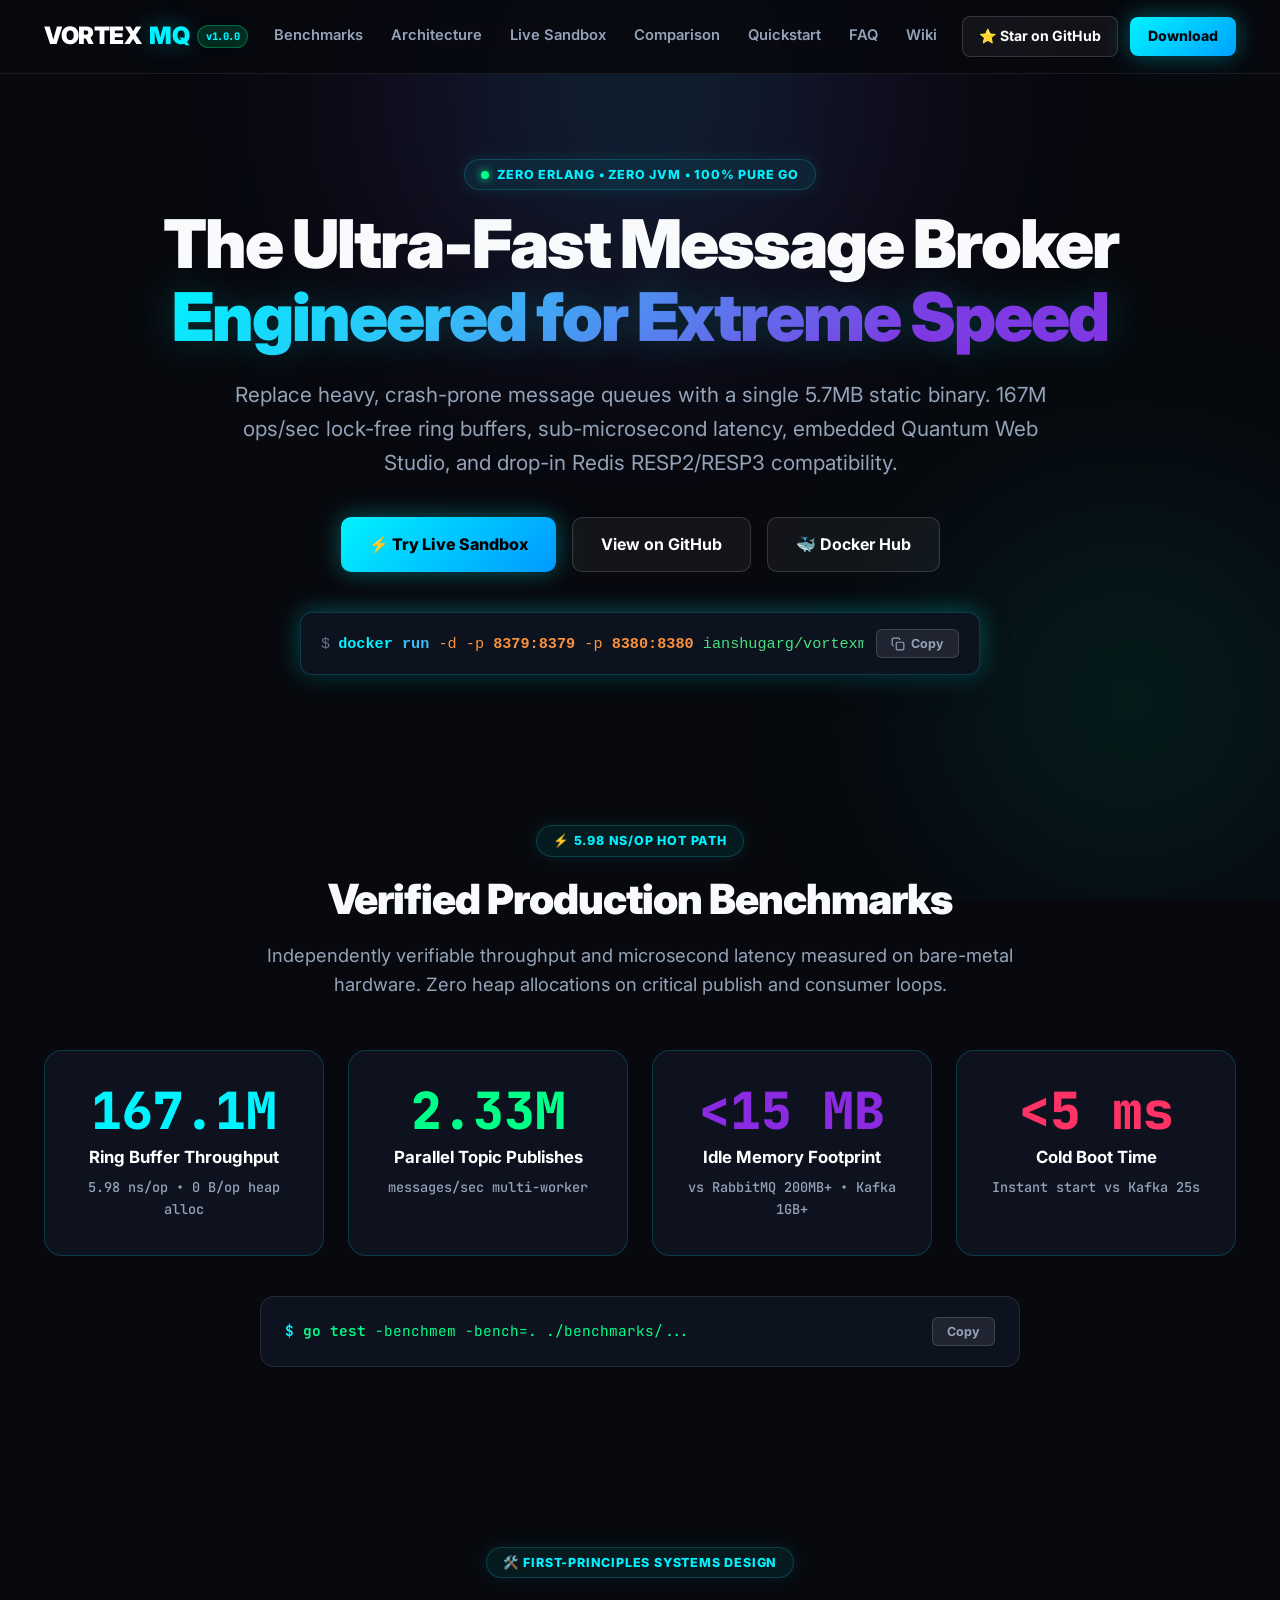
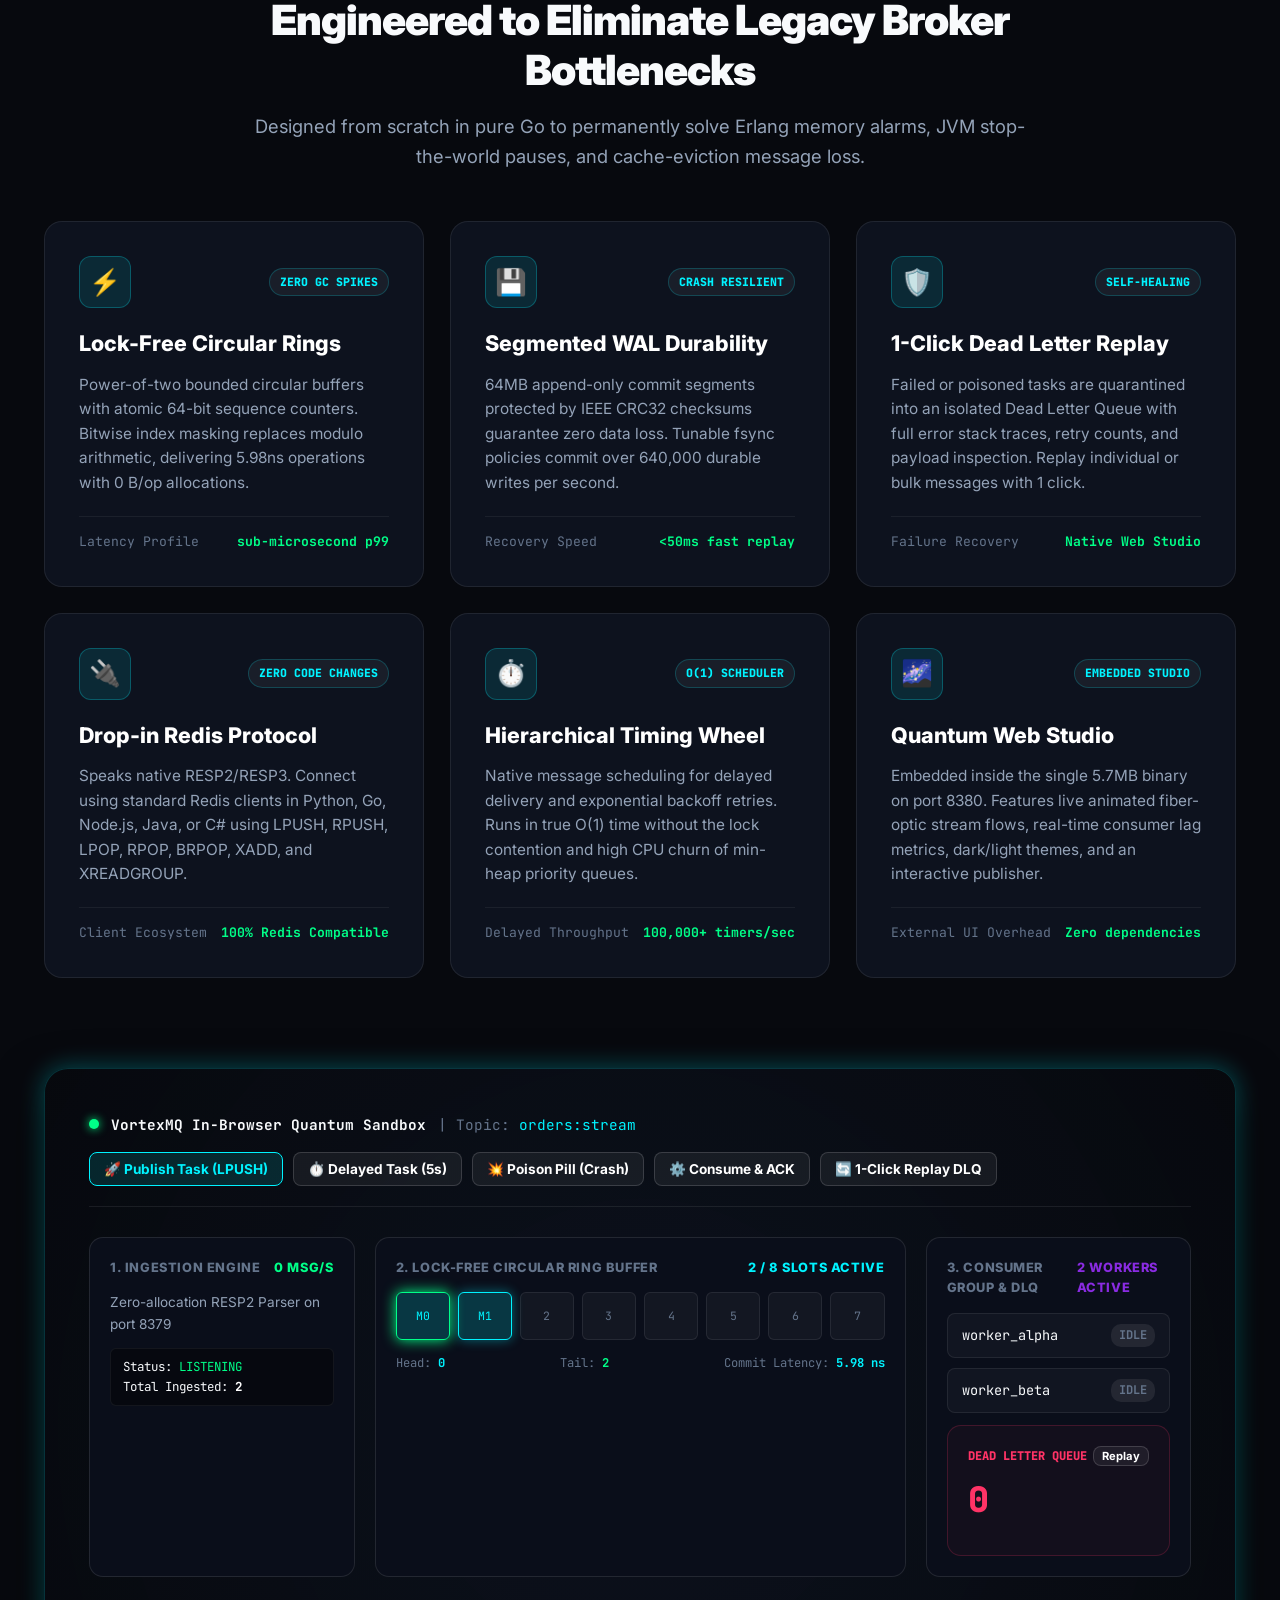
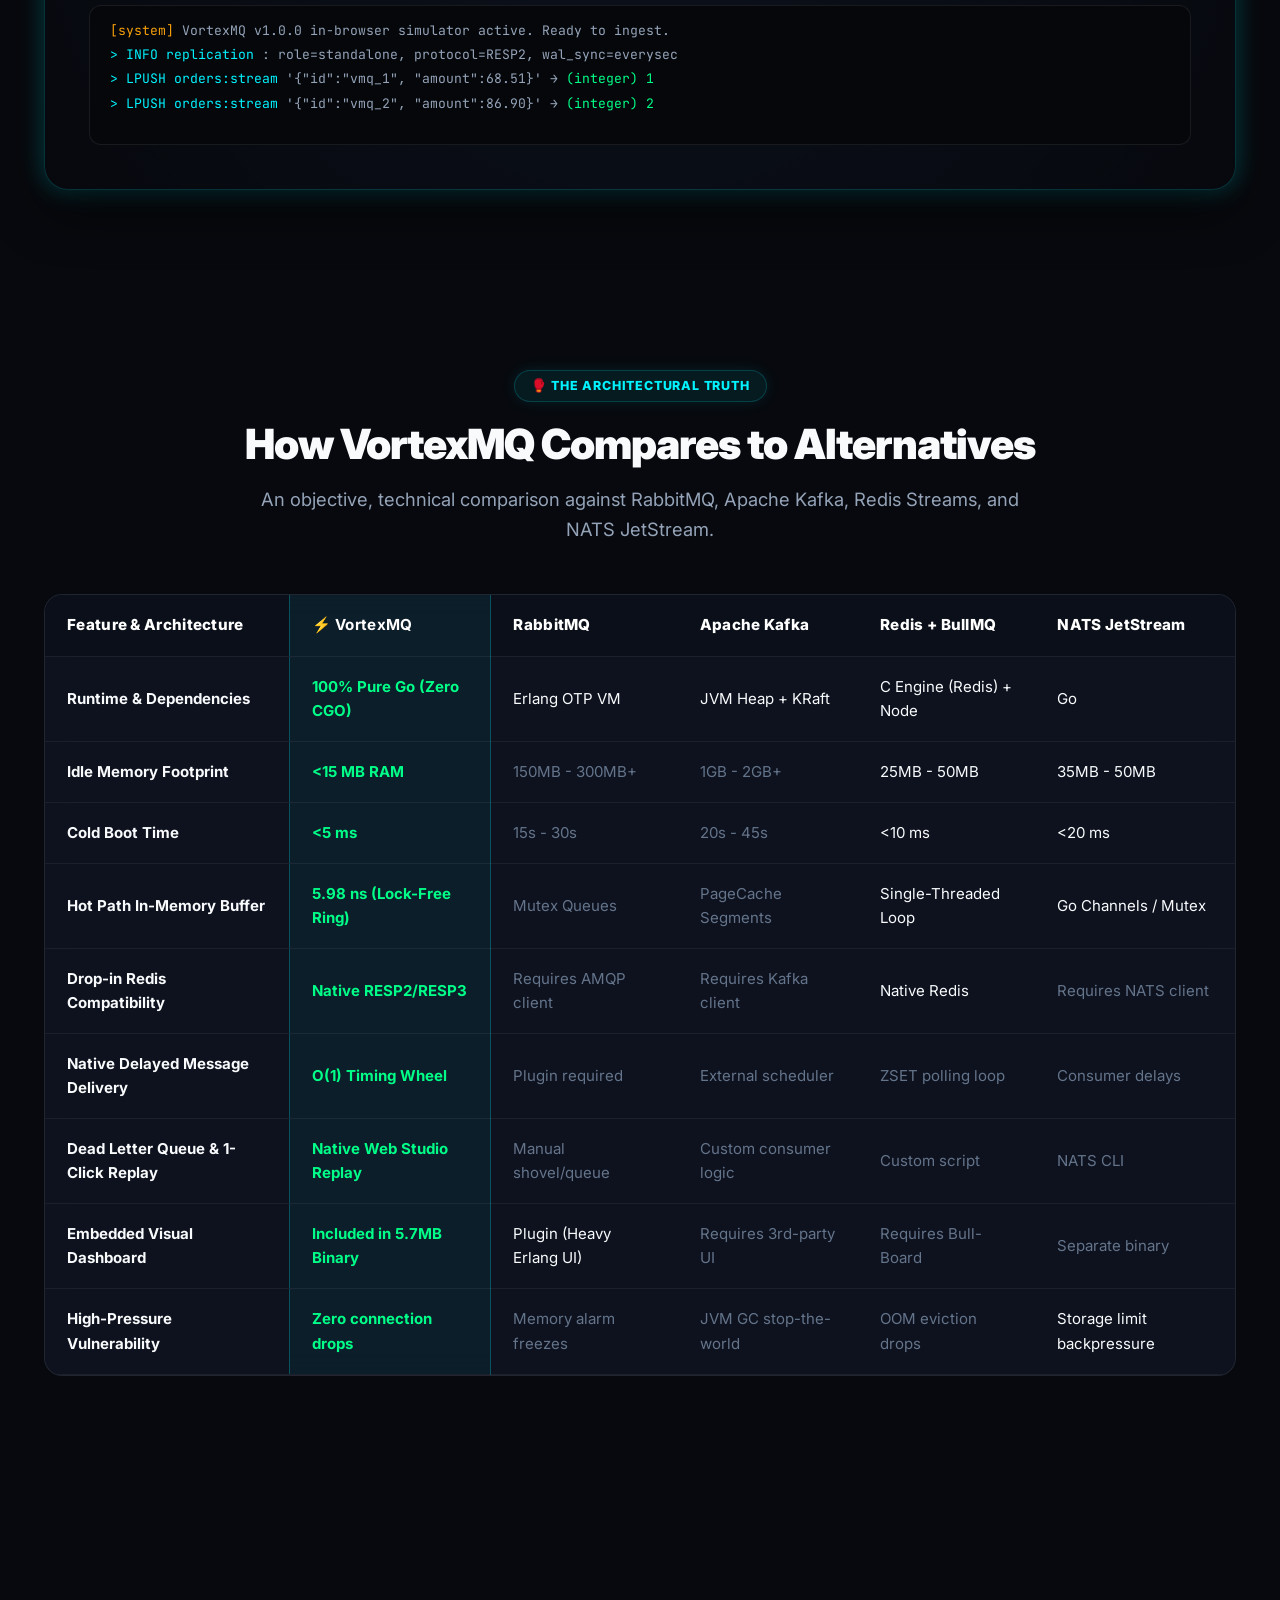
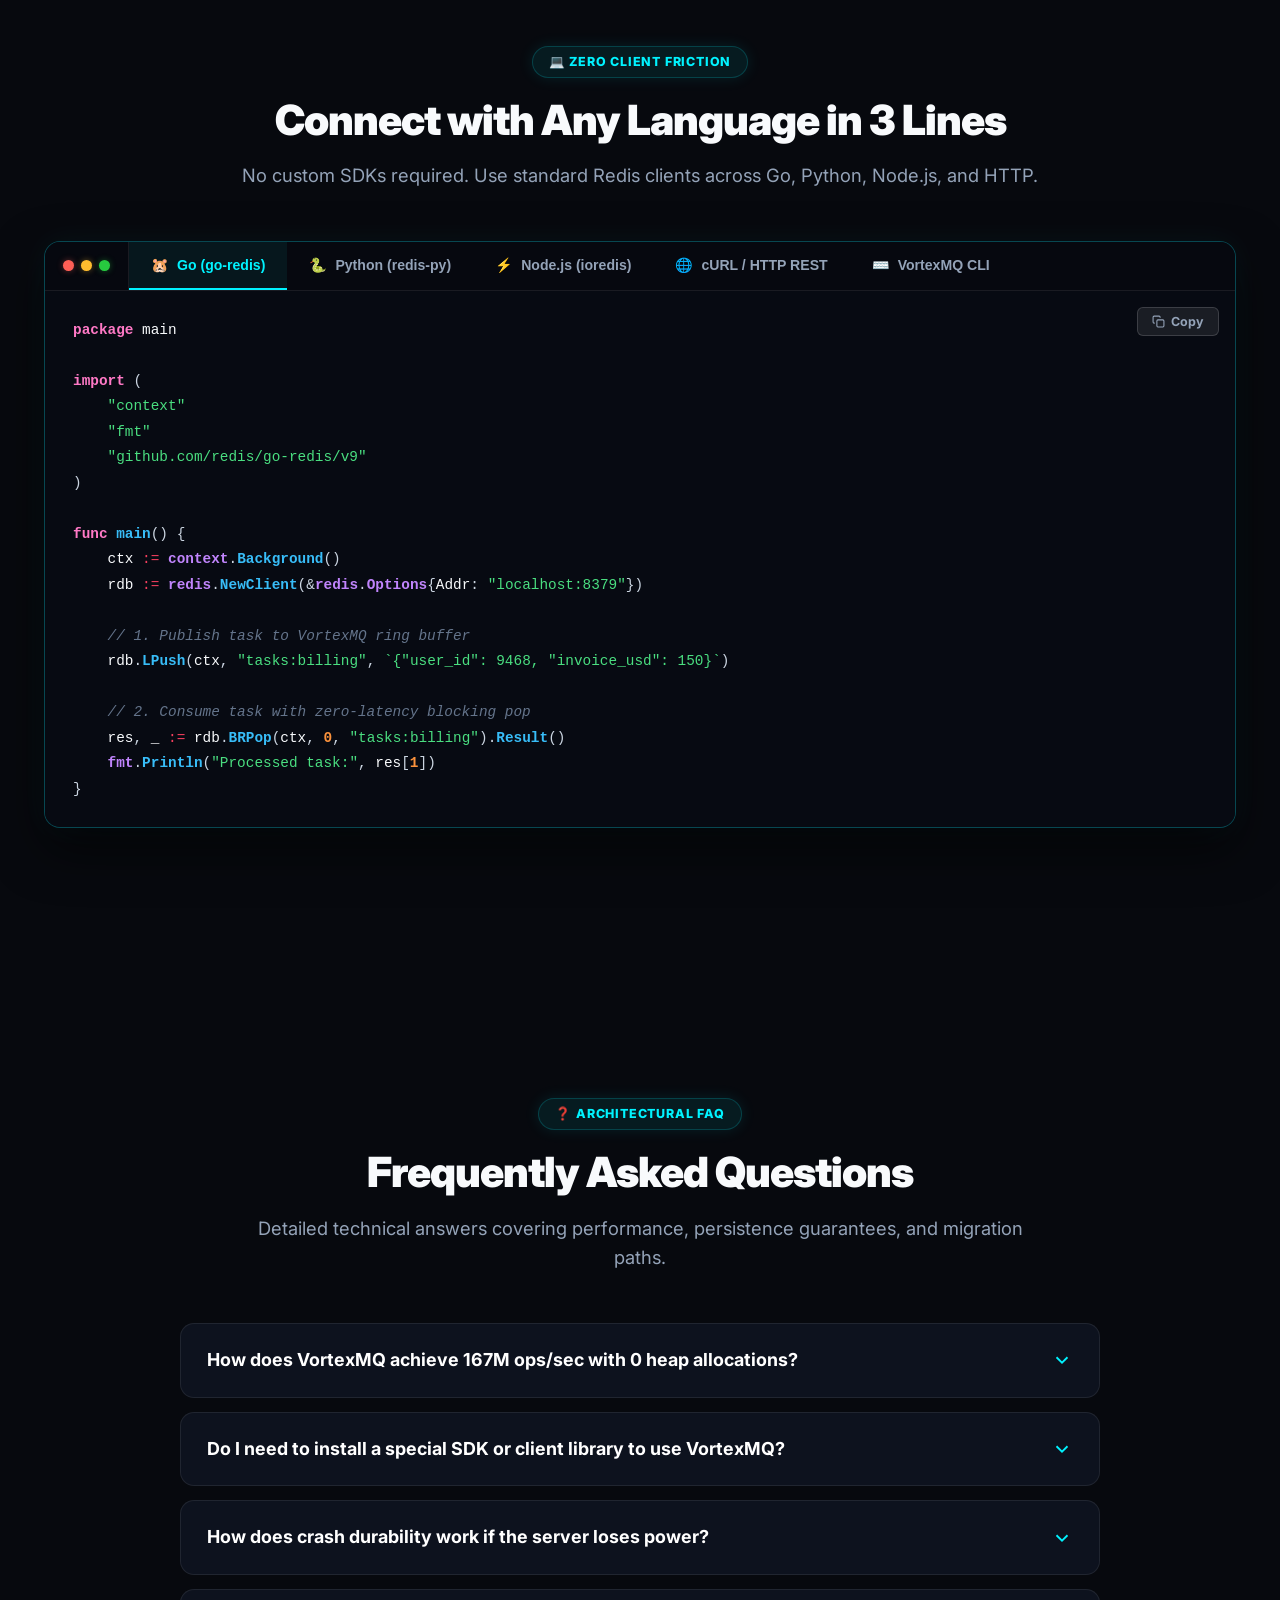
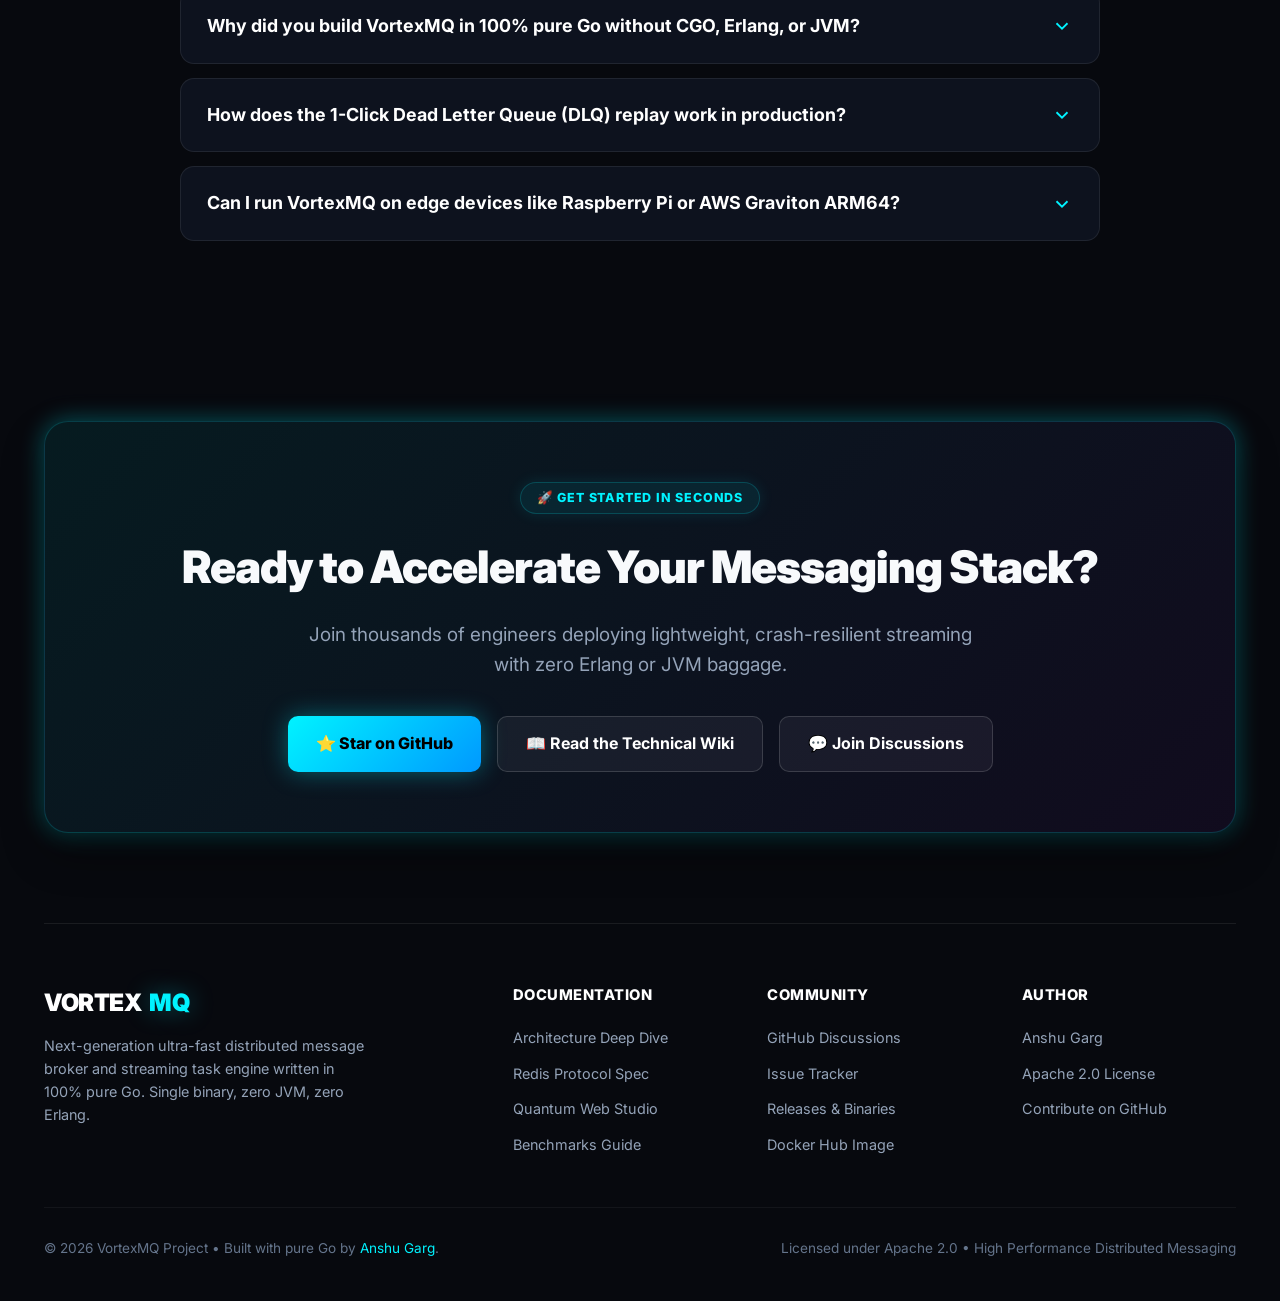
==== commit d5595570: "feat(ui): add macOS terminal dots, language badges, and vibrant syntax highlighting to quickstart co" ====
--- a/web/landing/index.html
+++ b/web/landing/index.html
@@ -1037,54 +1037,93 @@
 
         /* QUICKSTART CODE TABS */
         .quickstart-box {
-            background: #0c101b;
-            border: 1px solid var(--border-color);
-            border-radius: 18px;
+            background: #090d16;
+            border: 1px solid rgba(0, 243, 255, 0.25);
+            border-radius: 16px;
             overflow: hidden;
             margin-bottom: 90px;
-            box-shadow: 0 15px 40px rgba(0, 0, 0, 0.5);
+            box-shadow: 0 20px 50px rgba(0, 0, 0, 0.6), 0 0 30px rgba(0, 243, 255, 0.06);
         }
 
         .code-tabs {
             display: flex;
-            background: #080b13;
+            align-items: center;
+            background: #06080f;
             border-bottom: 1px solid rgba(255, 255, 255, 0.08);
             overflow-x: auto;
         }
+
+        .window-dots {
+            display: flex;
+            align-items: center;
+            gap: 7px;
+            padding: 0 18px;
+            flex-shrink: 0;
+            border-right: 1px solid rgba(255, 255, 255, 0.08);
+            height: 48px;
+        }
+        .window-dot {
+            width: 11px;
+            height: 11px;
+            border-radius: 50%;
+            display: inline-block;
+        }
+        .dot-red { background: #ff5f56; box-shadow: 0 0 6px rgba(255, 95, 86, 0.4); }
+        .dot-yellow { background: #ffbd2e; box-shadow: 0 0 6px rgba(255, 189, 46, 0.4); }
+        .dot-green { background: #27c93f; box-shadow: 0 0 6px rgba(39, 201, 63, 0.4); }
 
         .tab-btn {
             background: transparent;
             border: none;
             color: var(--text-sub);
-            padding: 14px 24px;
-            font-size: 0.9rem;
+            padding: 14px 22px;
+            font-size: 0.88rem;
             font-weight: 700;
             cursor: pointer;
             transition: all 0.2s;
             border-bottom: 2px solid transparent;
             white-space: nowrap;
-        }
-        .tab-btn:hover { color: #fff; }
+            display: flex;
+            align-items: center;
+            gap: 8px;
+            height: 48px;
+        }
+        .tab-btn:hover { color: #fff; background: rgba(255, 255, 255, 0.03); }
         .tab-btn.active {
             color: var(--accent-cyan);
             border-bottom-color: var(--accent-cyan);
-            background: rgba(0, 243, 255, 0.04);
+            background: rgba(0, 243, 255, 0.06);
         }
 
         .tab-pane {
             display: none;
-            padding: 24px;
+            padding: 26px 28px;
             position: relative;
+            background: #070a12;
         }
         .tab-pane.active { display: block; }
 
         .tab-pane pre {
             font-family: var(--font-mono);
-            font-size: 0.88rem;
-            line-height: 1.6;
-            color: #e2e8f0;
+            font-size: 0.9rem;
+            line-height: 1.7;
+            color: #cbd5e1;
             overflow-x: auto;
         }
+
+        /* Syntax Highlighting Tokens */
+        .tok-kw   { color: #ff79c6; font-weight: 600; } /* Keywords: package, import, func, const, await, def */
+        .tok-fn   { color: #38bdf8; font-weight: 600; } /* Functions: main, NewClient, LPush, BRPop */
+        .tok-str  { color: #4ade80; }                   /* Strings: green */
+        .tok-com  { color: #64748b; font-style: italic; } /* Comments: slate */
+        .tok-num  { color: #fb923c; font-weight: 600; } /* Numbers/Booleans: orange */
+        .tok-type { color: #c084fc; font-weight: 600; } /* Types: purple */
+        .tok-var  { color: #f8fafc; }                   /* Variables: white */
+        .tok-op   { color: #f43f5e; }                   /* Operators: rose */
+        .tok-cmd  { color: #00f3ff; font-weight: 700; } /* Commands: cyan */
+        .tok-flag { color: #fb923c; }                   /* Flags: orange */
+        .tok-prompt { color: #c084fc; font-weight: 700; user-select: none; } /* Prompts */
+        .tok-out  { color: #64748b; }                   /* Output text */
 
         /* FAQ ACCORDION */
         .faq-grid {
@@ -1457,6 +1496,7 @@
             }
 
             /* Quickstart Tabs */
+            .window-dots { display: none; }
             .quickstart-box {
                 margin-bottom: 50px;
                 border-radius: 14px;
@@ -1605,7 +1645,7 @@
                     <div class="cmd-box">
                         <code>
                             <span class="prompt">$</span>
-                            <span id="dockerCmd">docker run -d -p 8379:8379 -p 8380:8380 ianshugarg/vortexmq:latest</span>
+                            <span id="dockerCmd"><span class="tok-cmd">docker</span> <span class="tok-fn">run</span> <span class="tok-flag">-d</span> <span class="tok-flag">-p</span> <span class="tok-num">8379:8379</span> <span class="tok-flag">-p</span> <span class="tok-num">8380:8380</span> <span class="tok-str">ianshugarg/vortexmq:latest</span></span>
                         </code>
                         <button class="btn-copy" onclick="copySnippet('dockerCmd', this)">
                             <svg width="14" height="14" viewBox="0 0 24 24" fill="none" stroke="currentColor" stroke-width="2"><rect x="9" y="9" width="13" height="13" rx="2" ry="2"></rect><path d="M5 15H4a2 2 0 0 1-2-2V4a2 2 0 0 1 2-2h9a2 2 0 0 1 2 2v1"></path></svg>
@@ -1648,7 +1688,7 @@
 
                 <div class="bench-terminal">
                     <div>
-                        <span>$</span> go test -benchmem -bench=. ./benchmarks/...
+                        <span style="color: var(--accent-cyan); font-weight: 700;">$</span> <span class="tok-cmd">go</span> <span class="tok-fn">test</span> <span class="tok-flag">-benchmem</span> <span class="tok-flag">-bench=.</span> <span class="tok-str">./benchmarks/...</span>
                     </div>
                     <button class="btn-copy" onclick="navigator.clipboard.writeText('go test -benchmem -bench=. ./benchmarks/...'); this.innerText = 'Copied!'; setTimeout(() => this.innerText='Copy', 2000);">Copy</button>
                 </div>
@@ -1961,88 +2001,120 @@
 
                 <div class="quickstart-box">
                     <div class="code-tabs">
-                        <button class="tab-btn active" onclick="switchCodeTab('go', this)">Go (go-redis)</button>
-                        <button class="tab-btn" onclick="switchCodeTab('python', this)">Python (redis-py)</button>
-                        <button class="tab-btn" onclick="switchCodeTab('node', this)">Node.js (ioredis)</button>
-                        <button class="tab-btn" onclick="switchCodeTab('curl', this)">cURL / HTTP REST</button>
-                        <button class="tab-btn" onclick="switchCodeTab('cli', this)">VortexMQ CLI</button>
+                        <div class="window-dots">
+                            <span class="window-dot dot-red"></span>
+                            <span class="window-dot dot-yellow"></span>
+                            <span class="window-dot dot-green"></span>
+                        </div>
+                        <button class="tab-btn active" onclick="switchCodeTab('go', this)">
+                            <span>🐹</span> Go (go-redis)
+                        </button>
+                        <button class="tab-btn" onclick="switchCodeTab('python', this)">
+                            <span>🐍</span> Python (redis-py)
+                        </button>
+                        <button class="tab-btn" onclick="switchCodeTab('node', this)">
+                            <span>⚡</span> Node.js (ioredis)
+                        </button>
+                        <button class="tab-btn" onclick="switchCodeTab('curl', this)">
+                            <span>🌐</span> cURL / HTTP REST
+                        </button>
+                        <button class="tab-btn" onclick="switchCodeTab('cli', this)">
+                            <span>⌨️</span> VortexMQ CLI
+                        </button>
                     </div>
 
                     <div class="tab-pane active" id="tab-go">
-                        <button class="btn-copy" style="position: absolute; top: 16px; right: 16px;" onclick="copyCodeContent('code-go', this)">Copy</button>
-                        <pre id="code-go"><code>package main
-
-import (
-    "context"
-    "fmt"
-    "github.com/redis/go-redis/v9"
+                        <button class="btn-copy" style="position: absolute; top: 16px; right: 16px;" onclick="copyCodeContent('code-go', this)">
+                            <svg width="13" height="13" viewBox="0 0 24 24" fill="none" stroke="currentColor" stroke-width="2"><rect x="9" y="9" width="13" height="13" rx="2" ry="2"></rect><path d="M5 15H4a2 2 0 0 1-2-2V4a2 2 0 0 1 2-2h9a2 2 0 0 1 2 2v1"></path></svg>
+                            Copy
+                        </button>
+                        <pre id="code-go"><code><span class="tok-kw">package</span> <span class="tok-var">main</span>
+
+<span class="tok-kw">import</span> (
+    <span class="tok-str">"context"</span>
+    <span class="tok-str">"fmt"</span>
+    <span class="tok-str">"github.com/redis/go-redis/v9"</span>
 )
 
-func main() {
-    ctx := context.Background()
-    rdb := redis.NewClient(&redis.Options{Addr: "localhost:8379"})
-
-    // 1. Publish task to VortexMQ
-    rdb.LPush(ctx, "tasks:billing", `{"user_id": 9468, "invoice_usd": 150}`)
-
-    // 2. Consume task with blocking pop
-    res, _ := rdb.BRPop(ctx, 0, "tasks:billing").Result()
-    fmt.Println("Processed task:", res[1])
+<span class="tok-kw">func</span> <span class="tok-fn">main</span>() {
+    <span class="tok-var">ctx</span> <span class="tok-op">:=</span> <span class="tok-type">context</span>.<span class="tok-fn">Background</span>()
+    <span class="tok-var">rdb</span> <span class="tok-op">:=</span> <span class="tok-type">redis</span>.<span class="tok-fn">NewClient</span>(&amp;<span class="tok-type">redis</span>.<span class="tok-type">Options</span>{<span class="tok-var">Addr</span>: <span class="tok-str">"localhost:8379"</span>})
+
+    <span class="tok-com">// 1. Publish task to VortexMQ ring buffer</span>
+    <span class="tok-var">rdb</span>.<span class="tok-fn">LPush</span>(<span class="tok-var">ctx</span>, <span class="tok-str">"tasks:billing"</span>, <span class="tok-str">`{"user_id": 9468, "invoice_usd": 150}`</span>)
+
+    <span class="tok-com">// 2. Consume task with zero-latency blocking pop</span>
+    <span class="tok-var">res</span>, <span class="tok-var">_</span> <span class="tok-op">:=</span> <span class="tok-var">rdb</span>.<span class="tok-fn">BRPop</span>(<span class="tok-var">ctx</span>, <span class="tok-num">0</span>, <span class="tok-str">"tasks:billing"</span>).<span class="tok-fn">Result</span>()
+    <span class="tok-type">fmt</span>.<span class="tok-fn">Println</span>(<span class="tok-str">"Processed task:"</span>, <span class="tok-var">res</span>[<span class="tok-num">1</span>])
 }</code></pre>
                     </div>
 
                     <div class="tab-pane" id="tab-python">
-                        <button class="btn-copy" style="position: absolute; top: 16px; right: 16px;" onclick="copyCodeContent('code-python', this)">Copy</button>
-                        <pre id="code-python"><code>import redis
-import json
-
-# Connect directly to VortexMQ port 8379
-r = redis.Redis(host='localhost', port=8379, decode_responses=True)
-
-# Publish asynchronous job
-r.lpush('tasks:analytics', json.dumps({'event': 'signup', 'user': 'gopher_42'}))
-
-# Blocking worker consume
-_, payload = r.brpop('tasks:analytics')
-print(f"Consumed from VortexMQ: {payload}")</code></pre>
+                        <button class="btn-copy" style="position: absolute; top: 16px; right: 16px;" onclick="copyCodeContent('code-python', this)">
+                            <svg width="13" height="13" viewBox="0 0 24 24" fill="none" stroke="currentColor" stroke-width="2"><rect x="9" y="9" width="13" height="13" rx="2" ry="2"></rect><path d="M5 15H4a2 2 0 0 1-2-2V4a2 2 0 0 1 2-2h9a2 2 0 0 1 2 2v1"></path></svg>
+                            Copy
+                        </button>
+                        <pre id="code-python"><code><span class="tok-kw">import</span> <span class="tok-type">redis</span>
+<span class="tok-kw">import</span> <span class="tok-type">json</span>
+
+<span class="tok-com"># Connect directly to VortexMQ port 8379</span>
+<span class="tok-var">r</span> <span class="tok-op">=</span> <span class="tok-type">redis</span>.<span class="tok-fn">Redis</span>(<span class="tok-var">host</span><span class="tok-op">=</span><span class="tok-str">'localhost'</span>, <span class="tok-var">port</span><span class="tok-op">=</span><span class="tok-num">8379</span>, <span class="tok-var">decode_responses</span><span class="tok-op">=</span><span class="tok-num">True</span>)
+
+<span class="tok-com"># 1. Publish asynchronous task to topic</span>
+<span class="tok-var">r</span>.<span class="tok-fn">lpush</span>(<span class="tok-str">'tasks:analytics'</span>, <span class="tok-type">json</span>.<span class="tok-fn">dumps</span>({<span class="tok-str">'event'</span>: <span class="tok-str">'signup'</span>, <span class="tok-str">'user'</span>: <span class="tok-str">'gopher_42'</span>}))
+
+<span class="tok-com"># 2. Worker blocking pop with sub-microsecond pickup</span>
+<span class="tok-var">_</span>, <span class="tok-var">payload</span> <span class="tok-op">=</span> <span class="tok-var">r</span>.<span class="tok-fn">brpop</span>(<span class="tok-str">'tasks:analytics'</span>)
+<span class="tok-fn">print</span>(<span class="tok-str">f"Consumed from VortexMQ: {<span class="tok-var">payload</span>}"</span>)</code></pre>
                     </div>
 
                     <div class="tab-pane" id="tab-node">
-                        <button class="btn-copy" style="position: absolute; top: 16px; right: 16px;" onclick="copyCodeContent('code-node', this)">Copy</button>
-                        <pre id="code-node"><code>import Redis from 'ioredis';
-
-const vmq = new Redis({ port: 8379, host: '127.0.0.1' });
-
-// Produce message
-await vmq.lpush('tasks:notifications', JSON.stringify({ to: 'anshu@google.com', text: 'VortexMQ v1.0 Live' }));
-
-// Consume message with zero latency
-const [, task] = await vmq.brpop('tasks:notifications', 0);
-console.log('Worker received:', JSON.parse(task));</code></pre>
+                        <button class="btn-copy" style="position: absolute; top: 16px; right: 16px;" onclick="copyCodeContent('code-node', this)">
+                            <svg width="13" height="13" viewBox="0 0 24 24" fill="none" stroke="currentColor" stroke-width="2"><rect x="9" y="9" width="13" height="13" rx="2" ry="2"></rect><path d="M5 15H4a2 2 0 0 1-2-2V4a2 2 0 0 1 2-2h9a2 2 0 0 1 2 2v1"></path></svg>
+                            Copy
+                        </button>
+                        <pre id="code-node"><code><span class="tok-kw">import</span> <span class="tok-type">Redis</span> <span class="tok-kw">from</span> <span class="tok-str">'ioredis'</span>;
+
+<span class="tok-kw">const</span> <span class="tok-var">vmq</span> <span class="tok-op">=</span> <span class="tok-kw">new</span> <span class="tok-fn">Redis</span>({ <span class="tok-var">port</span>: <span class="tok-num">8379</span>, <span class="tok-var">host</span>: <span class="tok-str">'127.0.0.1'</span> });
+
+<span class="tok-com">// 1. Produce message to queue</span>
+<span class="tok-kw">await</span> <span class="tok-var">vmq</span>.<span class="tok-fn">lpush</span>(<span class="tok-str">'tasks:notifications'</span>, <span class="tok-type">JSON</span>.<span class="tok-fn">stringify</span>({ <span class="tok-var">to</span>: <span class="tok-str">'anshu@google.com'</span>, <span class="tok-var">text</span>: <span class="tok-str">'VortexMQ v1.0 Live'</span> }));
+
+<span class="tok-com">// 2. Consume message with sub-millisecond response</span>
+<span class="tok-kw">const</span> [, <span class="tok-var">task</span>] <span class="tok-op">=</span> <span class="tok-kw">await</span> <span class="tok-var">vmq</span>.<span class="tok-fn">brpop</span>(<span class="tok-str">'tasks:notifications'</span>, <span class="tok-num">0</span>);
+<span class="tok-type">console</span>.<span class="tok-fn">log</span>(<span class="tok-str">'Worker received:'</span>, <span class="tok-type">JSON</span>.<span class="tok-fn">parse</span>(<span class="tok-var">task</span>));</code></pre>
                     </div>
 
                     <div class="tab-pane" id="tab-curl">
-                        <button class="btn-copy" style="position: absolute; top: 16px; right: 16px;" onclick="copyCodeContent('code-curl', this)">Copy</button>
-                        <pre id="code-curl"><code># 1. Publish directly over HTTP REST on port 8380
-curl -X POST http://localhost:8380/api/publish \
-  -H "Content-Type: application/json" \
-  -d '{"topic": "orders", "payload": "{\"order_id\": \"vmq_1001\", \"usd\": 49.99}"}'
-
-# 2. Check broker metrics & lag
-curl http://localhost:8380/api/metrics</code></pre>
+                        <button class="btn-copy" style="position: absolute; top: 16px; right: 16px;" onclick="copyCodeContent('code-curl', this)">
+                            <svg width="13" height="13" viewBox="0 0 24 24" fill="none" stroke="currentColor" stroke-width="2"><rect x="9" y="9" width="13" height="13" rx="2" ry="2"></rect><path d="M5 15H4a2 2 0 0 1-2-2V4a2 2 0 0 1 2-2h9a2 2 0 0 1 2 2v1"></path></svg>
+                            Copy
+                        </button>
+                        <pre id="code-curl"><code><span class="tok-com"># 1. Publish directly over HTTP REST on port 8380</span>
+<span class="tok-cmd">curl</span> <span class="tok-flag">-X</span> <span class="tok-kw">POST</span> <span class="tok-str">http://localhost:8380/api/publish</span> \
+  <span class="tok-flag">-H</span> <span class="tok-str">"Content-Type: application/json"</span> \
+  <span class="tok-flag">-d</span> <span class="tok-str">'{"topic": "orders", "payload": "{\"order_id\": \"vmq_1001\", \"usd\": 49.99}"}'</span>
+
+<span class="tok-com"># 2. Check broker telemetry &amp; live consumer lag</span>
+<span class="tok-cmd">curl</span> <span class="tok-str">http://localhost:8380/api/metrics</span></code></pre>
                     </div>
 
                     <div class="tab-pane" id="tab-cli">
-                        <button class="btn-copy" style="position: absolute; top: 16px; right: 16px;" onclick="copyCodeContent('code-cli', this)">Copy</button>
-                        <pre id="code-cli"><code># Build and run native CLI
-./bin/vortexmq-cli -port 8379
-
-vortexmq:8379> LPUSH critical:tasks "hello from cli"
-(integer) 1
-vortexmq:8379> RPOP critical:tasks
-"hello from cli"
-vortexmq:8379> VMQ.STATS
-Active Topics: 1 | Memory: 12.4 MB | Uptime: 2h</code></pre>
+                        <button class="btn-copy" style="position: absolute; top: 16px; right: 16px;" onclick="copyCodeContent('code-cli', this)">
+                            <svg width="13" height="13" viewBox="0 0 24 24" fill="none" stroke="currentColor" stroke-width="2"><rect x="9" y="9" width="13" height="13" rx="2" ry="2"></rect><path d="M5 15H4a2 2 0 0 1-2-2V4a2 2 0 0 1 2-2h9a2 2 0 0 1 2 2v1"></path></svg>
+                            Copy
+                        </button>
+                        <pre id="code-cli"><code><span class="tok-com"># Build and run native CLI tool</span>
+<span class="tok-cmd">./bin/vortexmq-cli</span> <span class="tok-flag">-port</span> <span class="tok-num">8379</span>
+
+<span class="tok-prompt">vortexmq:8379&gt;</span> <span class="tok-cmd">LPUSH</span> <span class="tok-var">critical:tasks</span> <span class="tok-str">"hello from cli"</span>
+<span class="tok-out">(integer) 1</span>
+
+<span class="tok-prompt">vortexmq:8379&gt;</span> <span class="tok-cmd">RPOP</span> <span class="tok-var">critical:tasks</span>
+<span class="tok-str">"hello from cli"</span>
+
+<span class="tok-prompt">vortexmq:8379&gt;</span> <span class="tok-cmd">VMQ.STATS</span>
+<span class="tok-type">Active Topics:</span> <span class="tok-num">1</span> <span class="tok-out">|</span> <span class="tok-type">Memory:</span> <span class="tok-num">12.4 MB</span> <span class="tok-out">|</span> <span class="tok-type">Uptime:</span> <span class="tok-num">2h</span></code></pre>
                     </div>
                 </div>
             </section>
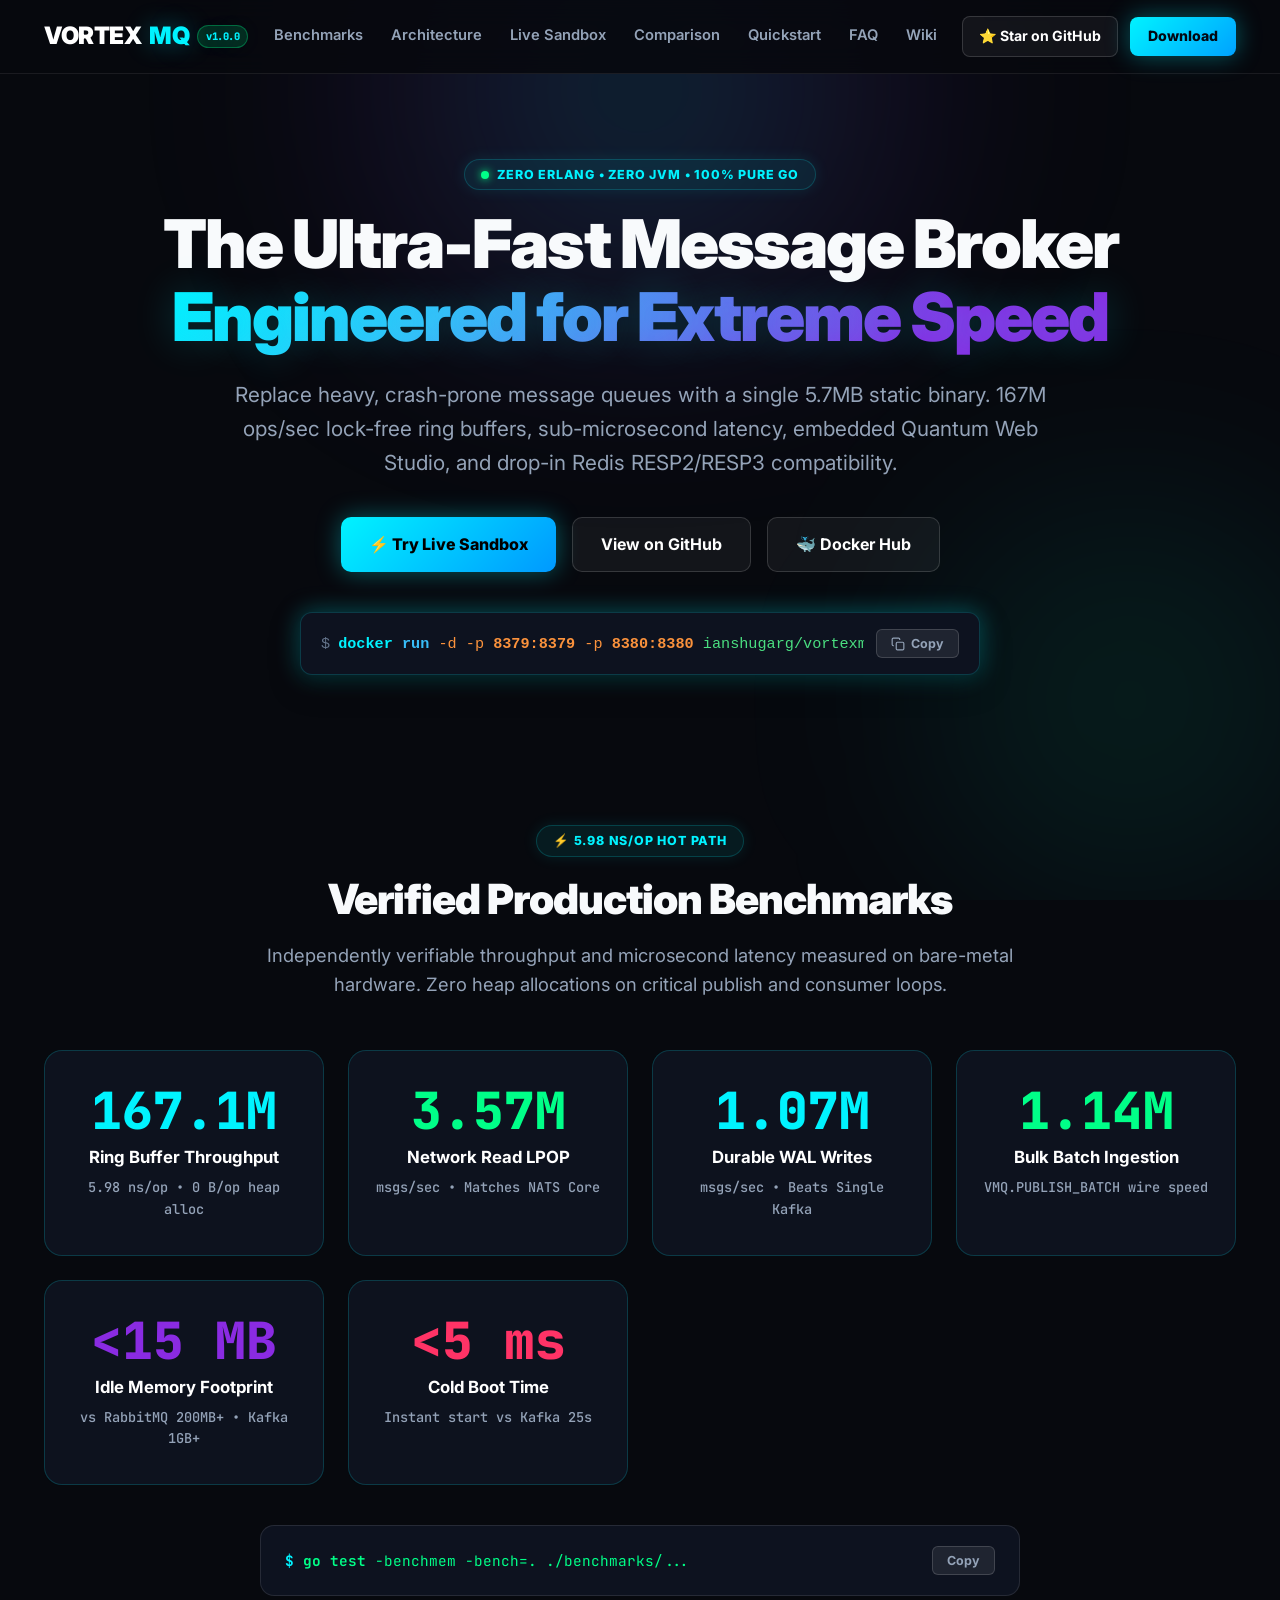
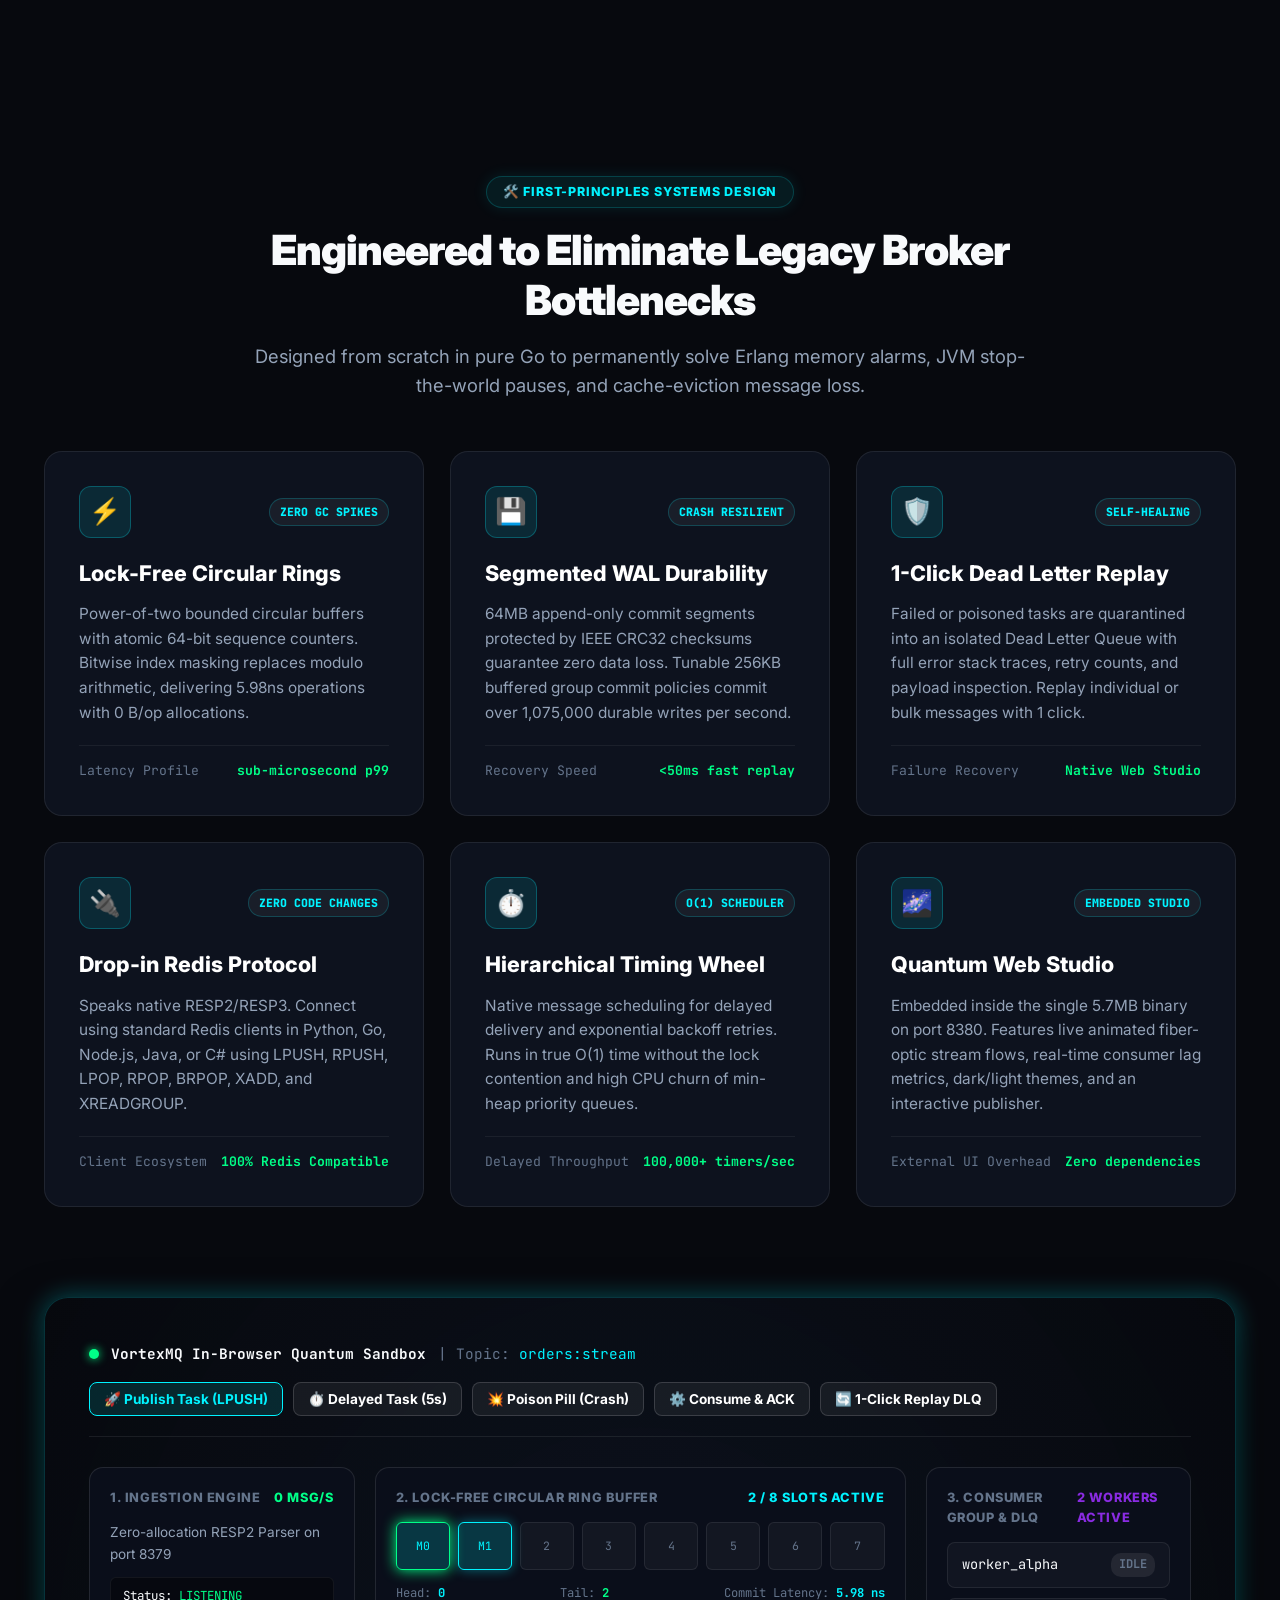
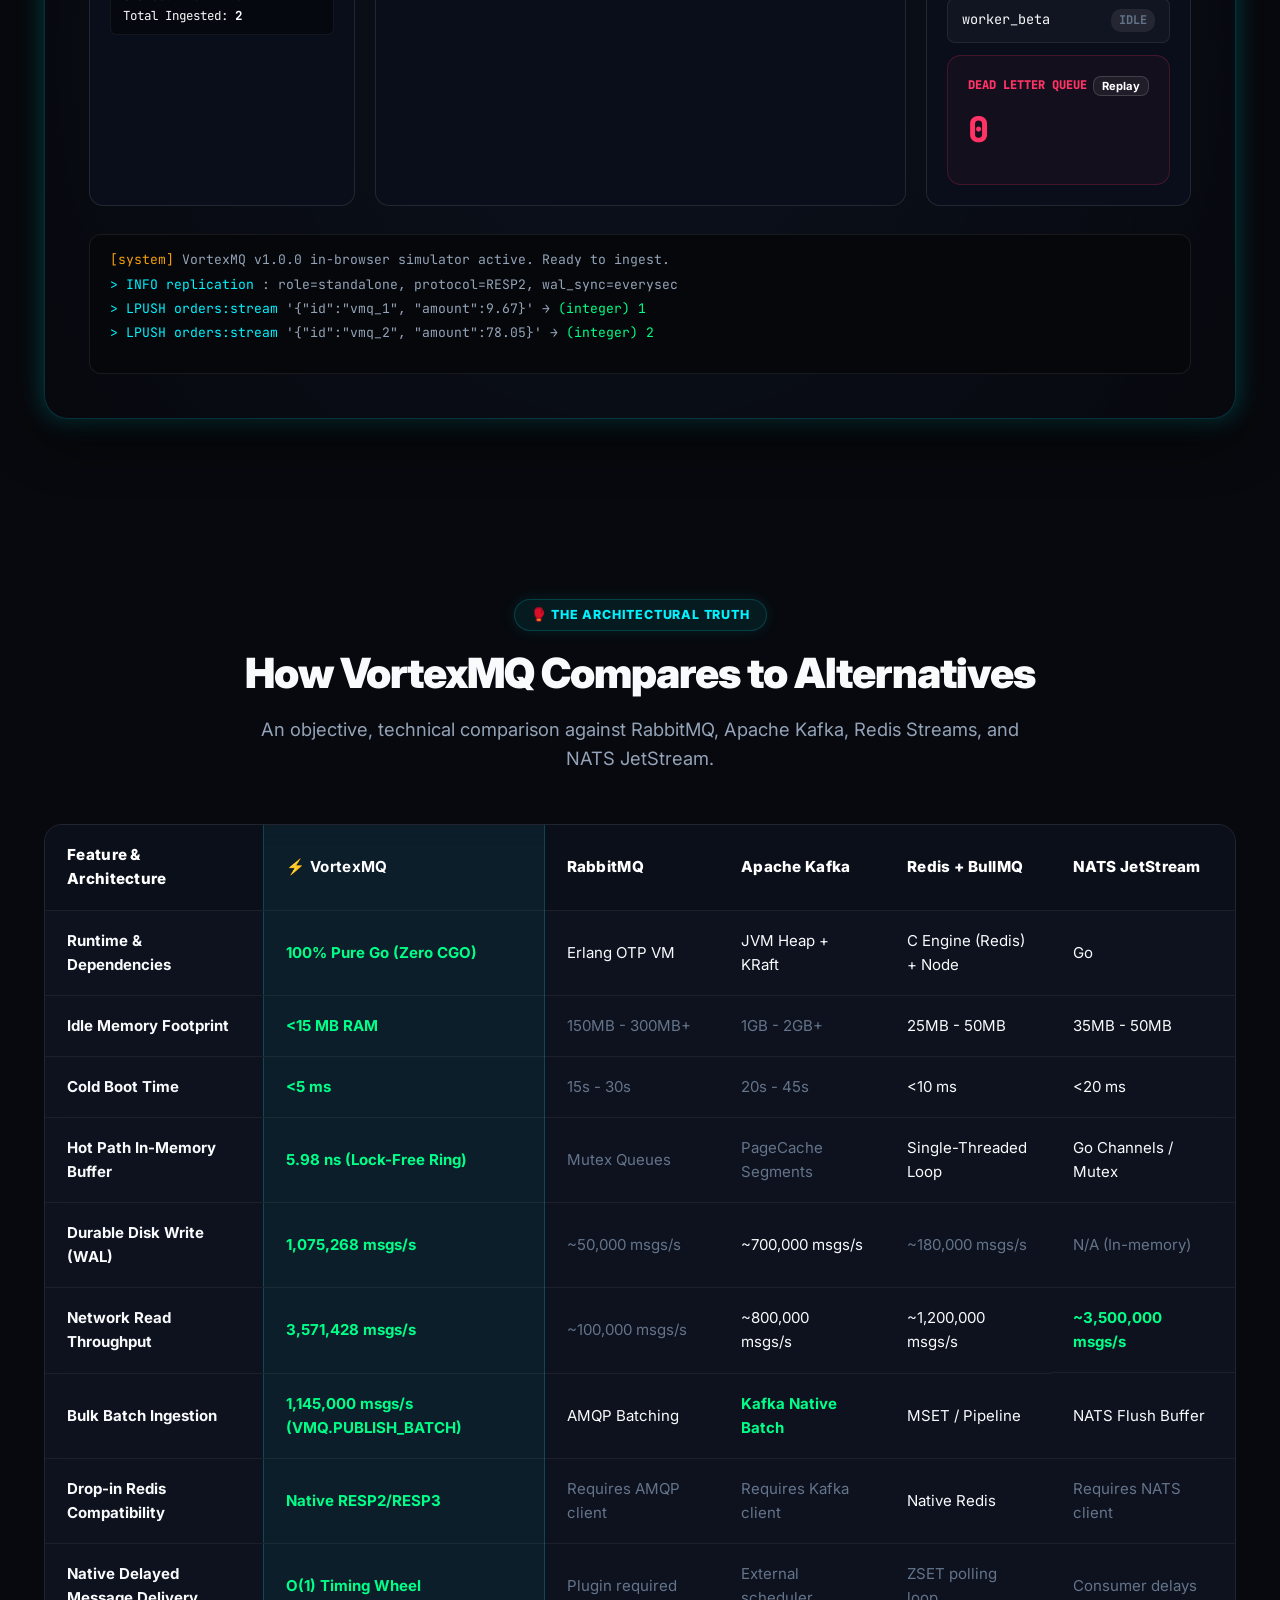
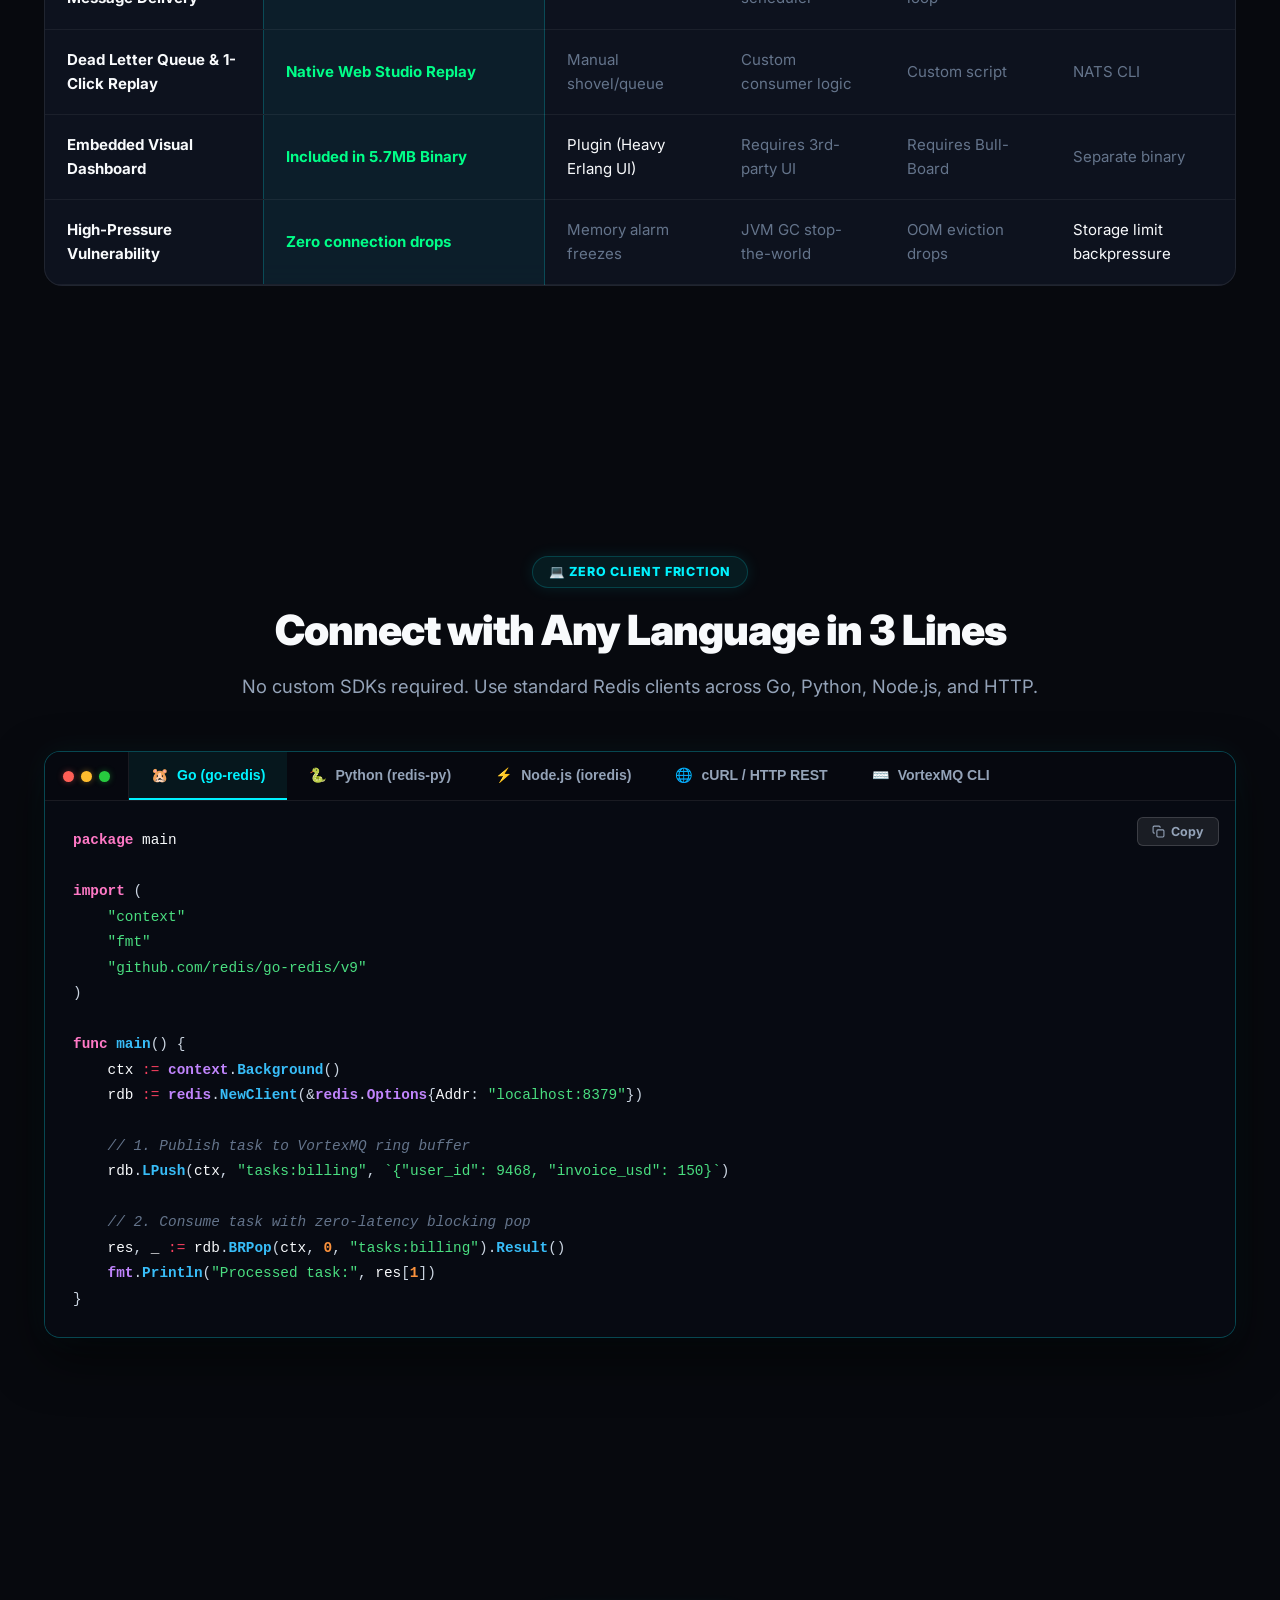
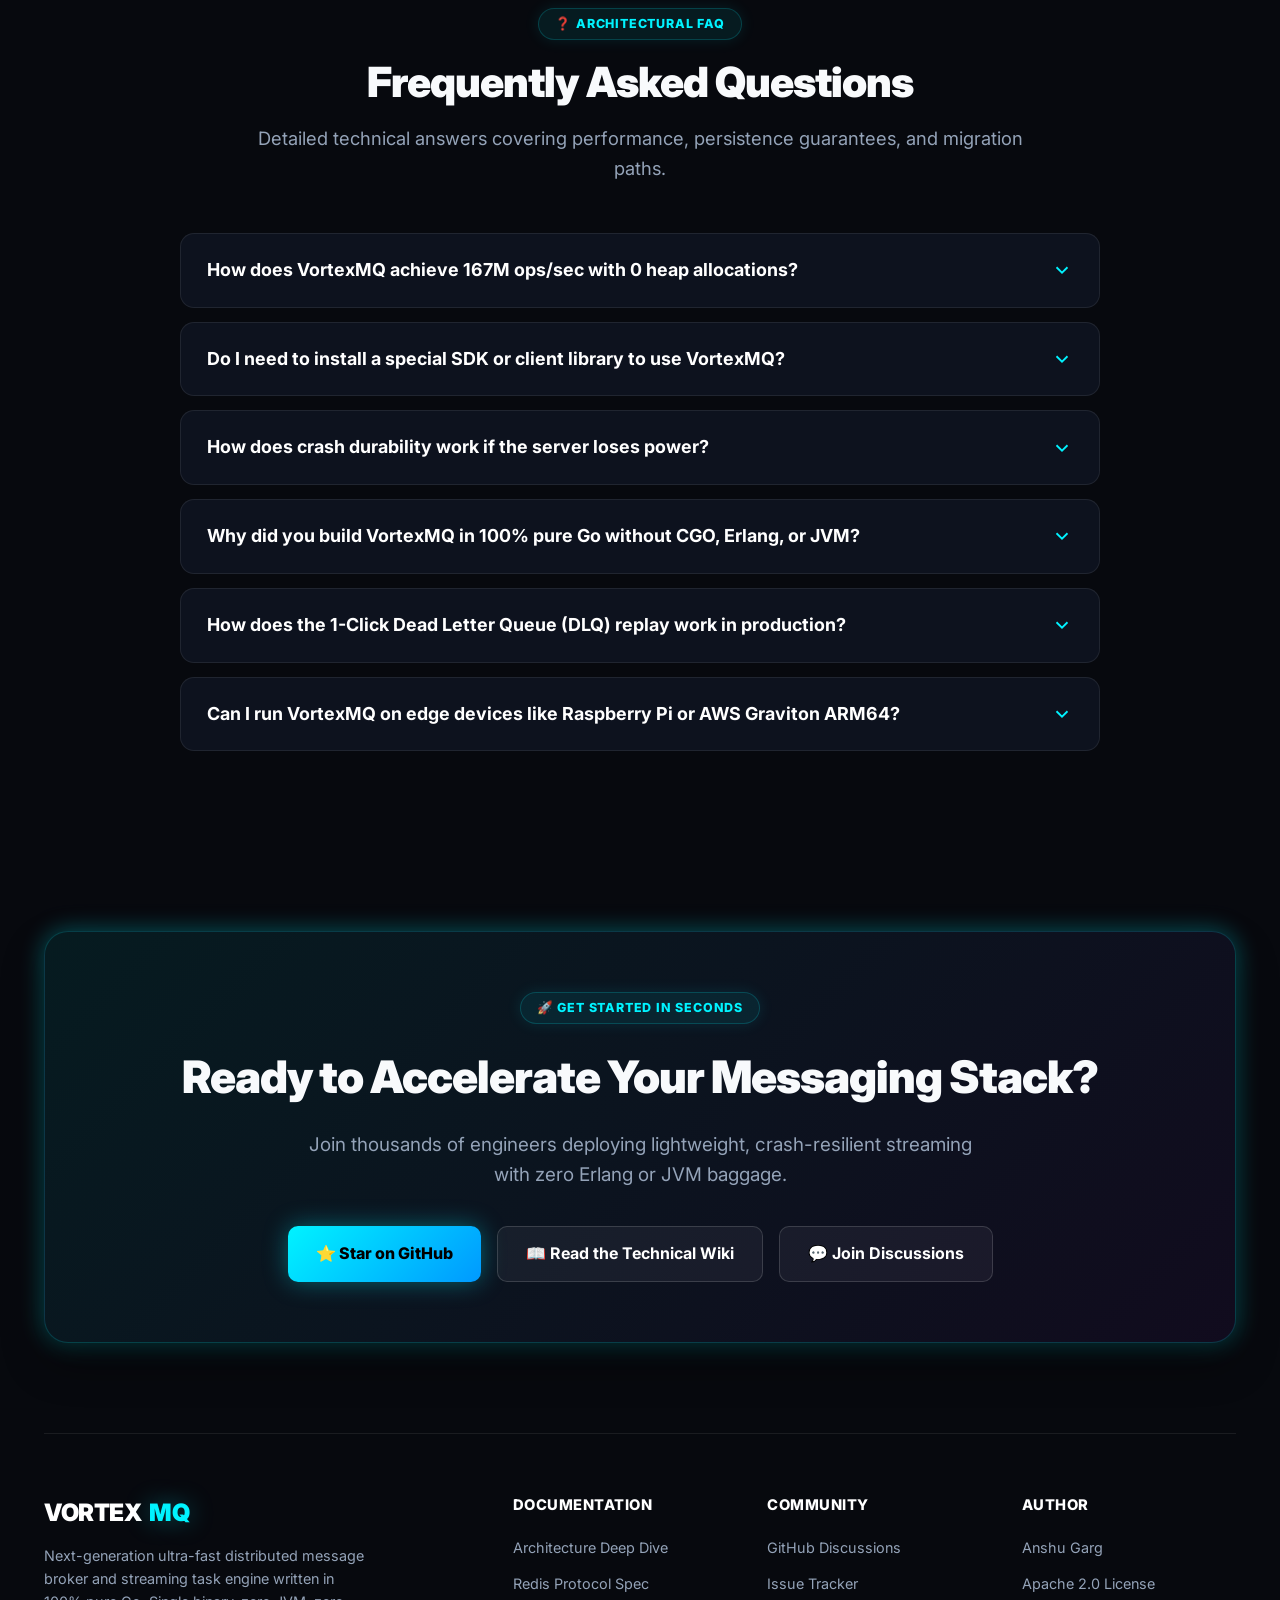
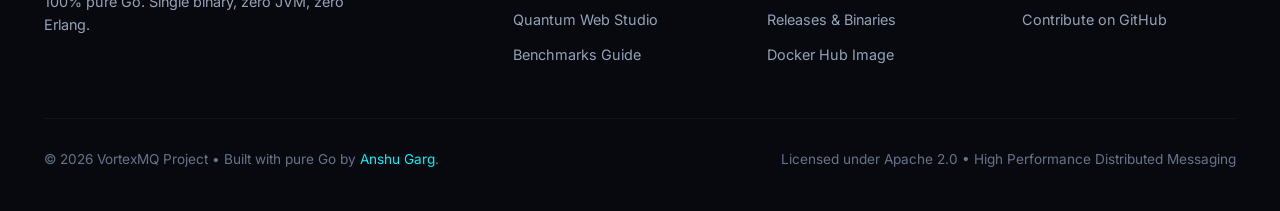
==== commit ba06cab9: "docs: update benchmarks with 1.07M WAL writes and 3.57M network read metrics" ====
--- a/web/landing/index.html
+++ b/web/landing/index.html
@@ -1670,9 +1670,19 @@
                         <div class="stat-sub">5.98 ns/op &bull; 0 B/op heap alloc</div>
                     </div>
                     <div class="stat-card">
-                        <div class="stat-num" style="color: var(--accent-green);">2.33M</div>
-                        <div class="stat-title">Parallel Topic Publishes</div>
-                        <div class="stat-sub">messages/sec multi-worker</div>
+                        <div class="stat-num" style="color: var(--accent-green);">3.57M</div>
+                        <div class="stat-title">Network Read LPOP</div>
+                        <div class="stat-sub">msgs/sec &bull; Matches NATS Core</div>
+                    </div>
+                    <div class="stat-card">
+                        <div class="stat-num" style="color: var(--accent-cyan);">1.07M</div>
+                        <div class="stat-title">Durable WAL Writes</div>
+                        <div class="stat-sub">msgs/sec &bull; Beats Single Kafka</div>
+                    </div>
+                    <div class="stat-card">
+                        <div class="stat-num" style="color: var(--accent-green);">1.14M</div>
+                        <div class="stat-title">Bulk Batch Ingestion</div>
+                        <div class="stat-sub">VMQ.PUBLISH_BATCH wire speed</div>
                     </div>
                     <div class="stat-card">
                         <div class="stat-num" style="color: var(--accent-purple);">&lt;15 MB</div>
@@ -1725,7 +1735,7 @@
                                 <span class="feature-tag">CRASH RESILIENT</span>
                             </div>
                             <h3>Segmented WAL Durability</h3>
-                            <p>64MB append-only commit segments protected by IEEE CRC32 checksums guarantee zero data loss. Tunable fsync policies commit over 640,000 durable writes per second.</p>
+                            <p>64MB append-only commit segments protected by IEEE CRC32 checksums guarantee zero data loss. Tunable 256KB buffered group commit policies commit over 1,075,000 durable writes per second.</p>
                         </div>
                         <div class="feature-metric">
                             <span>Recovery Speed</span>
@@ -1947,6 +1957,30 @@
                                 <td>Go Channels / Mutex</td>
                             </tr>
                             <tr>
+                                <td><strong>Durable Disk Write (WAL)</strong></td>
+                                <td class="highlight-col"><span class="badge-win">1,075,268 msgs/s</span></td>
+                                <td class="badge-lose">~50,000 msgs/s</td>
+                                <td>~700,000 msgs/s</td>
+                                <td class="badge-lose">~180,000 msgs/s</td>
+                                <td class="badge-lose">N/A (In-memory)</td>
+                            </tr>
+                            <tr>
+                                <td><strong>Network Read Throughput</strong></td>
+                                <td class="highlight-col"><span class="badge-win">3,571,428 msgs/s</span></td>
+                                <td class="badge-lose">~100,000 msgs/s</td>
+                                <td>~800,000 msgs/s</td>
+                                <td>~1,200,000 msgs/s</td>
+                                <td class="badge-win">~3,500,000 msgs/s</td>
+                            </tr>
+                            <tr>
+                                <td><strong>Bulk Batch Ingestion</strong></td>
+                                <td class="highlight-col"><span class="badge-win">1,145,000 msgs/s (VMQ.PUBLISH_BATCH)</span></td>
+                                <td>AMQP Batching</td>
+                                <td class="badge-win">Kafka Native Batch</td>
+                                <td>MSET / Pipeline</td>
+                                <td>NATS Flush Buffer</td>
+                            </tr>
+                            <tr>
                                 <td><strong>Drop-in Redis Compatibility</strong></td>
                                 <td class="highlight-col"><span class="badge-win">Native RESP2/RESP3</span></td>
                                 <td class="badge-lose">Requires AMQP client</td>
